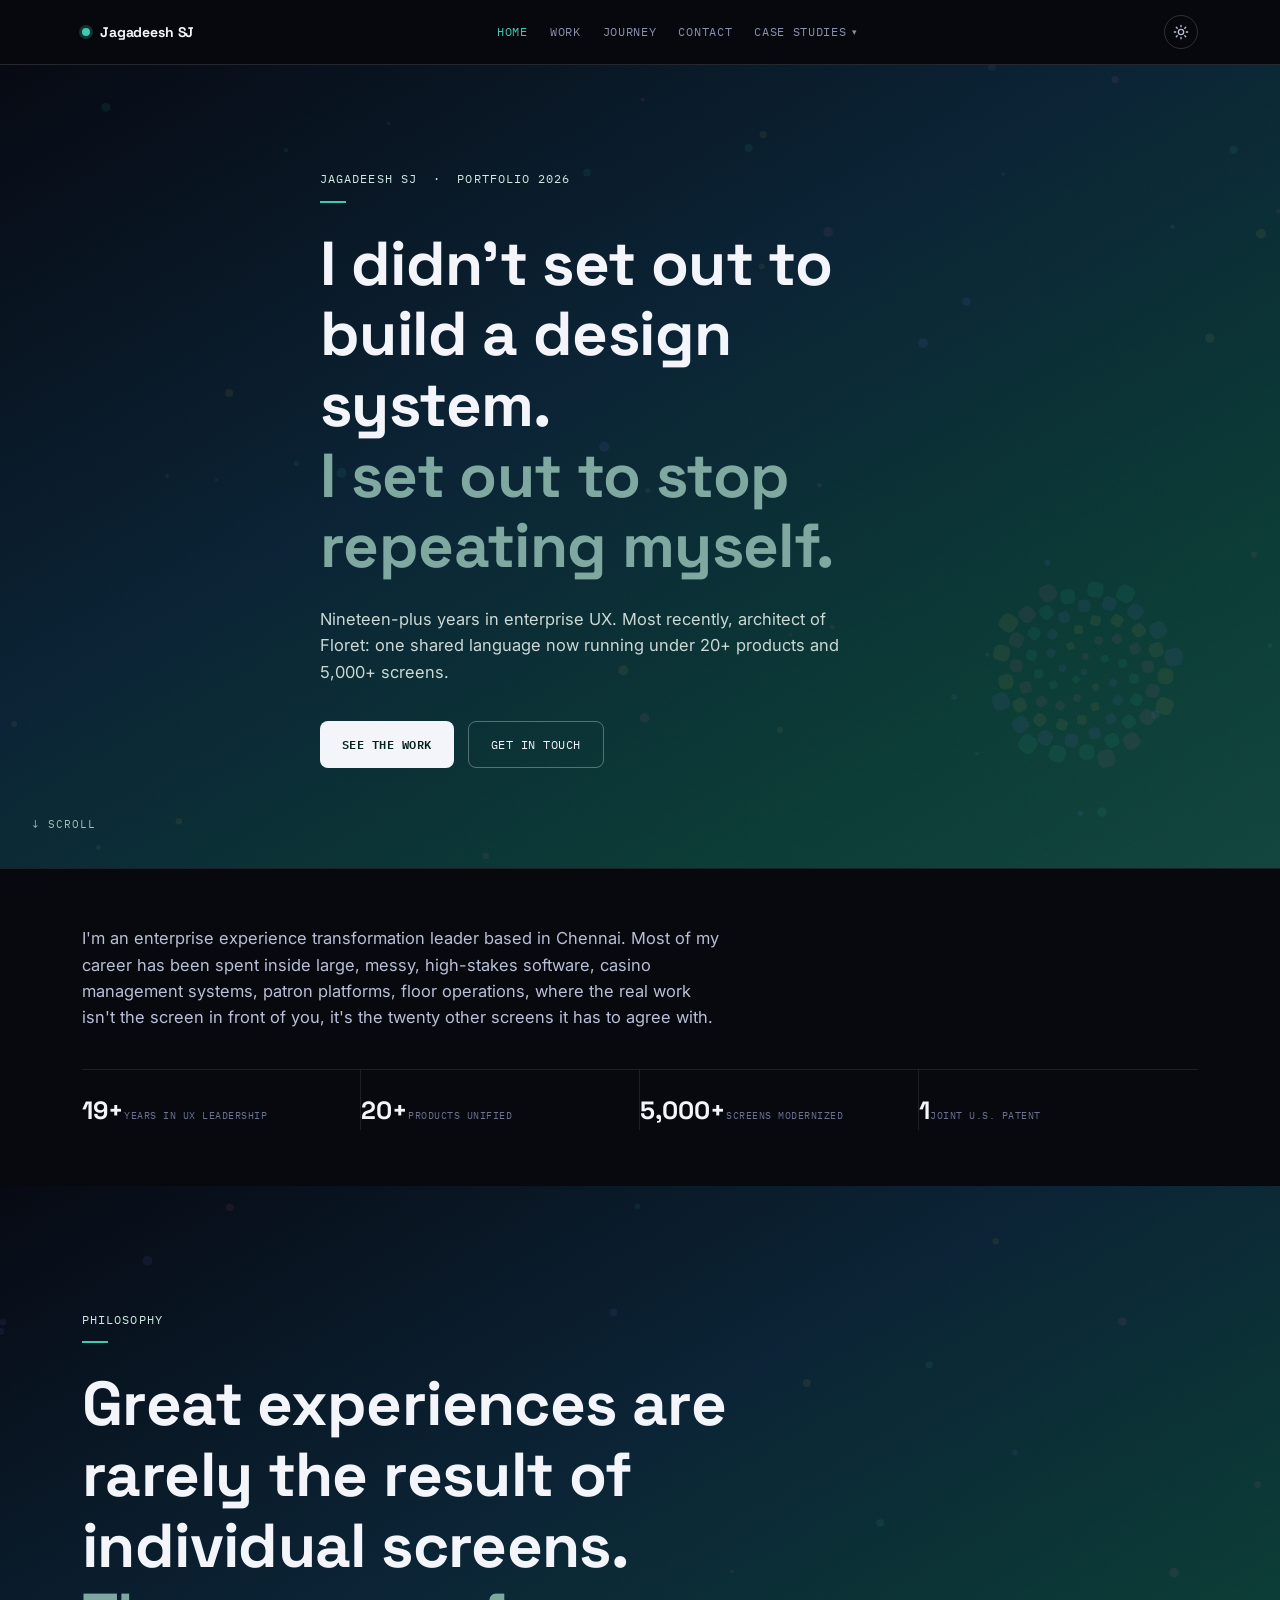
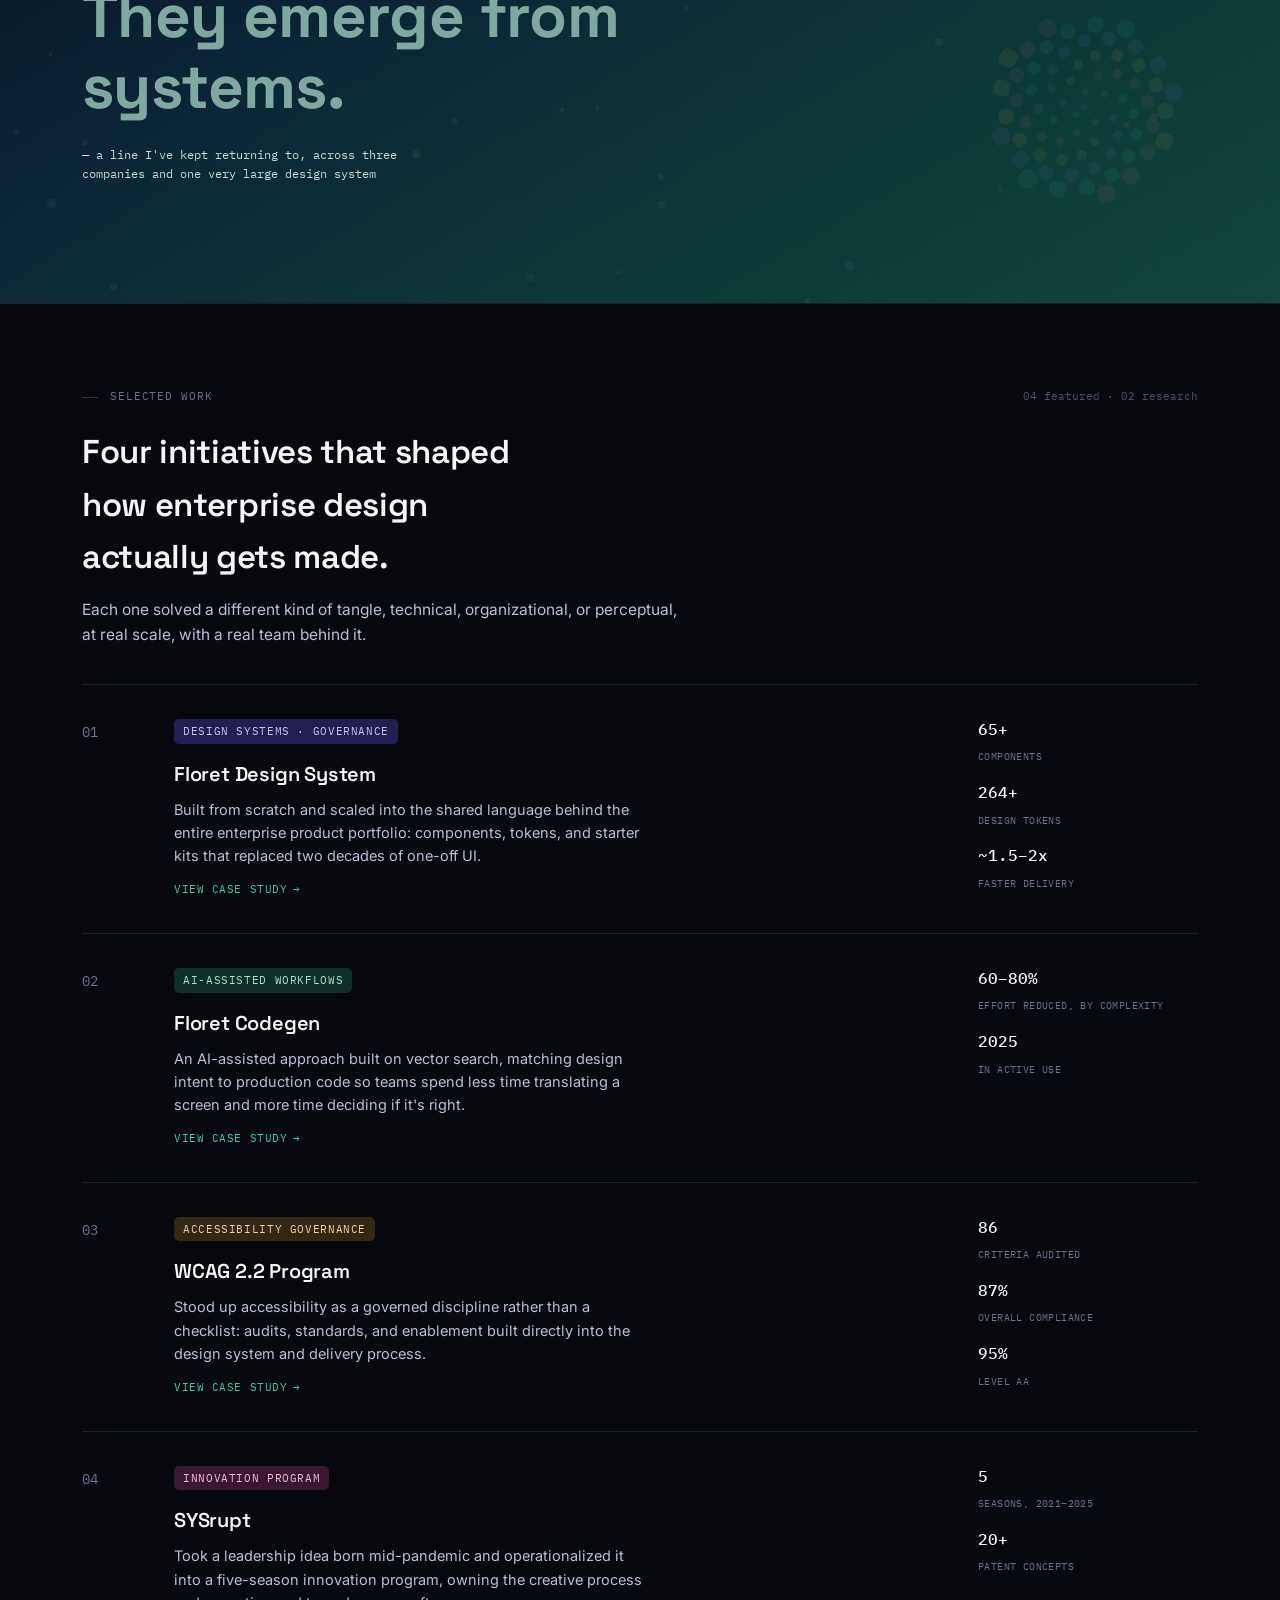
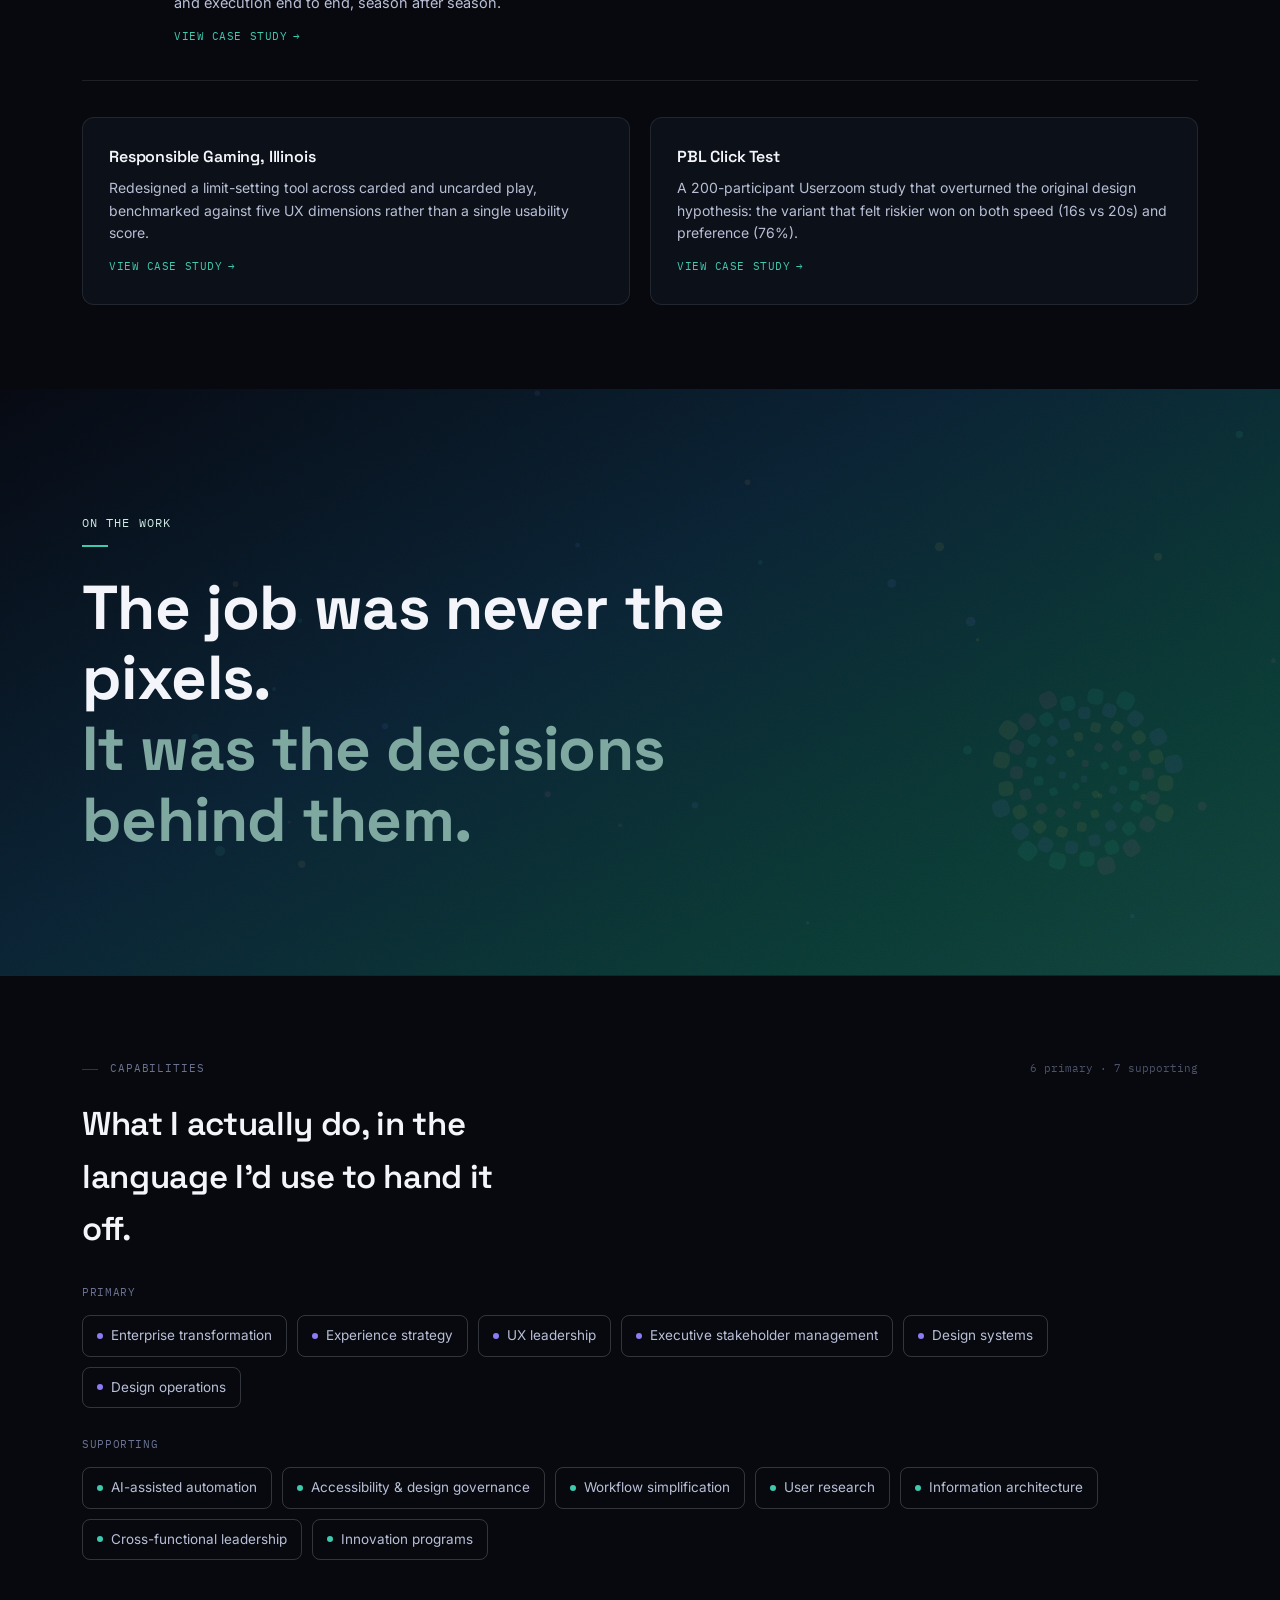
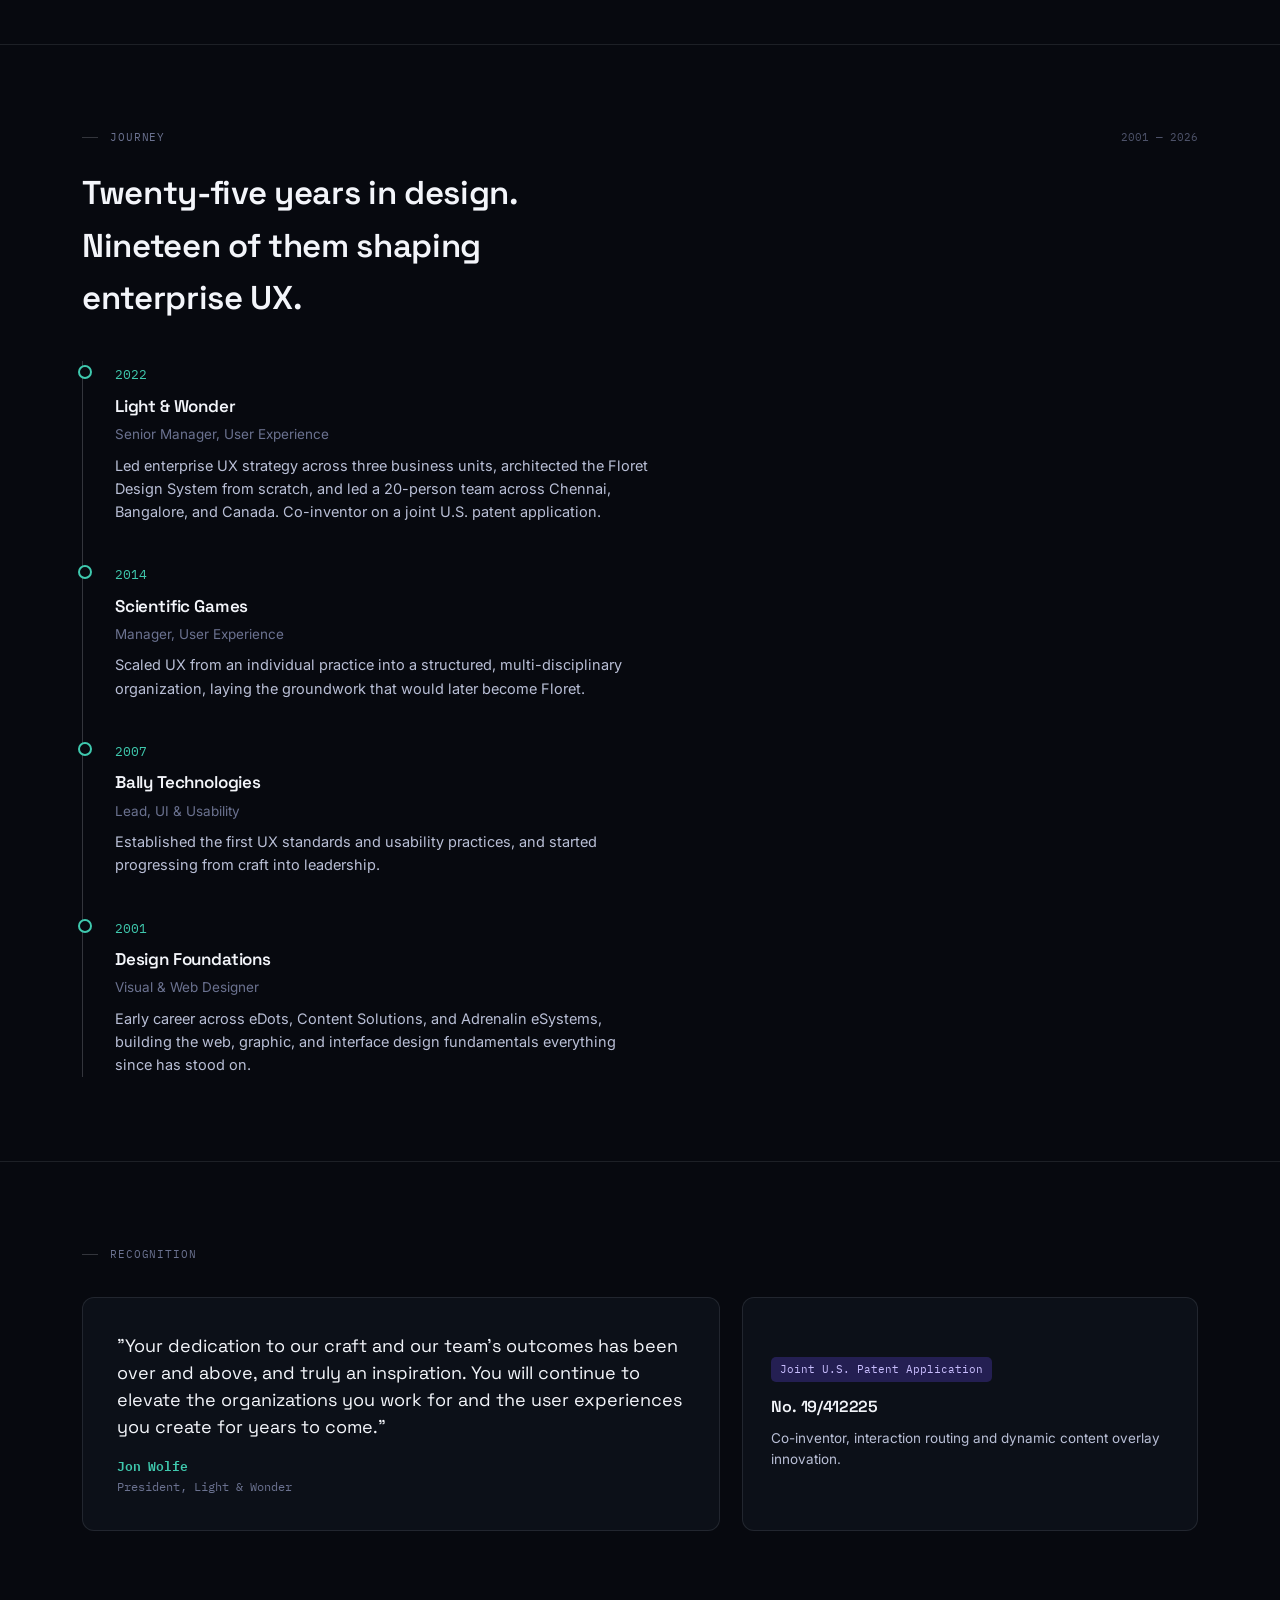
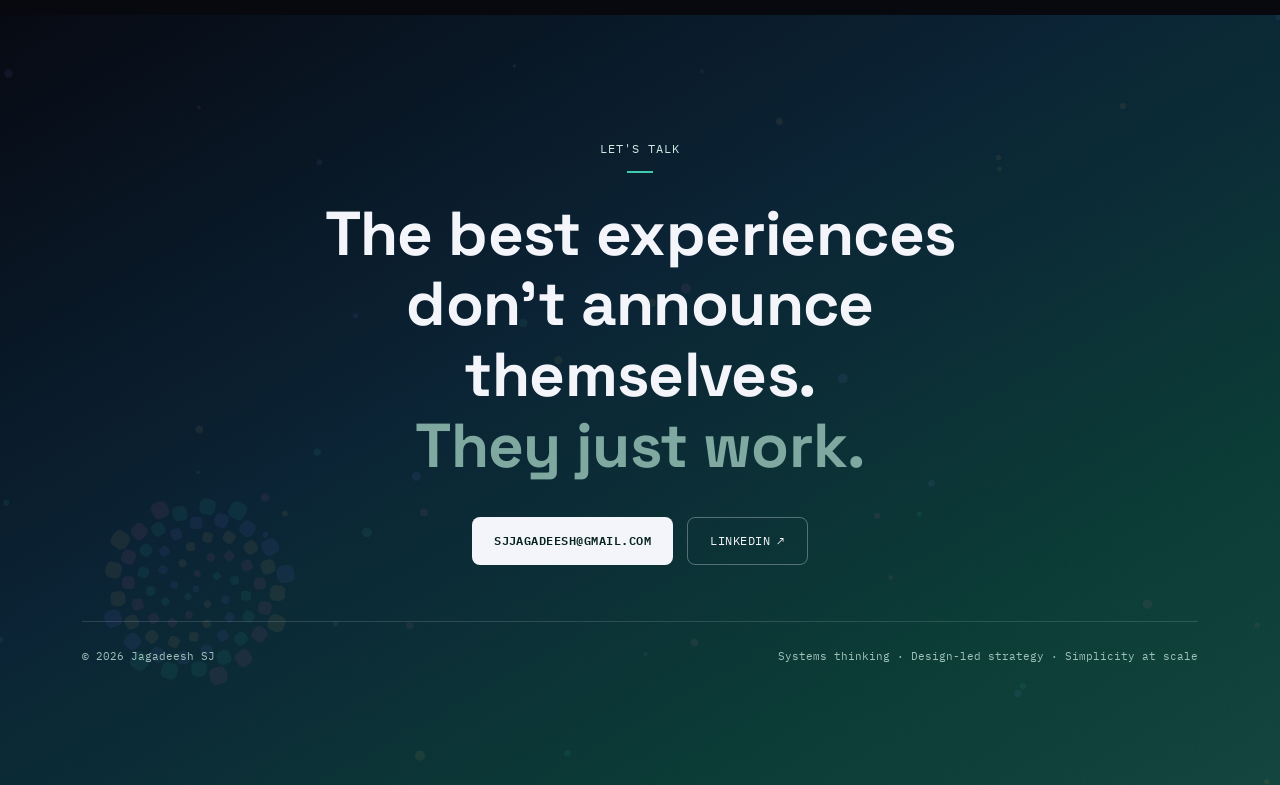
==== index.html @ c70003da "Add files via upload 27July2026" ====
<!DOCTYPE html>
<html lang="en">
<head>
<script>(function(){try{var t=localStorage.getItem('siteTheme');if(t==='light'||t==='dark'){document.documentElement.setAttribute('data-theme',t);}}catch(e){}})();</script>
<meta charset="UTF-8">
<meta name="viewport" content="width=device-width, initial-scale=1.0">
<title>Jagadeesh SJ — Enterprise Experience Transformation Leader</title>
<link rel="preconnect" href="https://fonts.googleapis.com">
<link href="https://fonts.googleapis.com/css2?family=Space+Grotesk:wght@500;600;700&family=Inter:wght@400;500;600&family=IBM+Plex+Mono:wght@400;500&display=swap" rel="stylesheet">
<link rel="stylesheet" href="nav.css">
<script src="nav.js" defer></script>
<style>
  :root{
    --ink:#07090F;
    --ink-2:#0C1018;
    --ink-3:#101623;
    --line: rgba(224,228,240,0.10);
    --line-strong: rgba(224,228,240,0.20);
    --text: #F3F5FA;
    --text-soft: #B9BFD6;
    --text-dim: #6B7290;
    --violet:#8B7CF6;
    --violet-soft:#241f52;
    --magenta:#F0679F;
    --magenta-soft:#3a1930;
    --teal:#3FC9AE;
    --teal-soft:#0f2e29;
    --amber:#E3B45C;
    --amber-soft:#332813;
    --maxw: 1180px;
    --cover: linear-gradient(150deg, #060912 0%, #0A2233 42%, #0B3A34 78%, #12433C 100%);
  }
  /* ---------- LIGHT THEME (toggled via [data-theme="light"] on <html>) ---------- */
  :root[data-theme="light"]{
    --ink:#F7F7FB;
    --ink-2:#FFFFFF;
    --ink-3:#EDEDF4;
    --line:#E4E3F0;
    --line-strong:#CBCAD9;
    --text:#0B0E23;
    --text-soft:#6B7090;
    --text-dim:#8A8FA8;
    --violet-soft:#EDE9FE;
    --magenta-soft:#FCE4F1;
    --teal-soft:#E3F5F1;
    --amber-soft:#FBF1DE;
  }
  /* the dark gradient .cover bands (hero, philosophy, mid-transition, contact) stay
     unchanged in both themes, same pattern the case studies already use — so a few
     accent colors calibrated for that dark bg need pinning independent of --text/--teal */
  :root[data-theme="light"] .tag-violet{ color:#6C4FF6; }
  :root[data-theme="light"] .tag-teal{ color:#1E9E86; }
  :root[data-theme="light"] .tag-magenta{ color:#C4348A; }
  :root[data-theme="light"] .tag-amber{ color:#B8862E; }
  :root[data-theme="light"] .patent-card .tag{ color:#6C4FF6; }
  :root[data-theme="light"] .case-link,
  :root[data-theme="light"] .tl-year{ color:#1E9E86; }
  :root[data-theme="light"] .tl-item::before{ border-color:#1E9E86; }
  :root[data-theme="light"] a.work-row:focus-visible{ outline-color:#1E9E86; }
  :root[data-theme="light"] a.research-card:hover,
  :root[data-theme="light"] a.research-card:focus-visible{ border-color:#1E9E86; outline-color:#1E9E86; }
  :root[data-theme="light"] body{ transition:background-color .25s ease, color .25s ease; }
  :root[data-theme="light"] .page, :root[data-theme="light"] .work-row, :root[data-theme="light"] .research-card,
  :root[data-theme="light"] .chip, :root[data-theme="light"] .recog-quote, :root[data-theme="light"] .patent-card{
    transition:background-color .25s ease, border-color .25s ease, color .25s ease;
  }
  *{box-sizing:border-box; margin:0; padding:0;}
  html{scroll-behavior:smooth;}
  body{
    background:var(--ink); color:var(--text-soft);
    font-family:'Inter',sans-serif; font-size:16px; line-height:1.6;
    -webkit-font-smoothing:antialiased; overflow-x:hidden;
  }
  ::selection{ background:var(--teal); color:#04110d; }
  a{ color:inherit; text-decoration:none; }
  h1,h2,h3,h4{ font-family:'Space Grotesk',sans-serif; color:var(--text); font-weight:600; letter-spacing:-0.01em; }
  .mono{ font-family:'IBM Plex Mono',monospace; }
  .wrap{ max-width:var(--maxw); margin:0 auto; padding:0 32px; position:relative; z-index:2; }

  /* ---------- eyebrow, the recurring cover-card signature ---------- */
  .eyebrow{
    font-family:'IBM Plex Mono',monospace; font-size:12px; letter-spacing:0.09em; text-transform:uppercase;
    color:#CFE9E2;
  }
  .eyebrow-tick{ display:block; width:26px; height:2px; background:var(--teal); margin-top:10px; }

  /* ---------- COVER PANELS (full-bleed gradient, statement typography) ---------- */
  .cover{
    position:relative; background:var(--cover); overflow:hidden;
    padding:100px 0;
  }
  .cover::after{ /* film grain, matching the hero-card texture */
    content:''; position:absolute; inset:0; z-index:1; opacity:0.5; mix-blend-mode:overlay; pointer-events:none;
    background-image:url("data:image/svg+xml,%3Csvg xmlns='http://www.w3.org/2000/svg' width='140' height='140'%3E%3Cfilter id='n'%3E%3CfeTurbulence type='fractalNoise' baseFrequency='0.9' numOctaves='2' stitchTiles='stitch'/%3E%3C/filter%3E%3Crect width='100%25' height='100%25' filter='url(%23n)' opacity='0.35'/%3E%3C/svg%3E");
  }
  .cover-mark{
    position:absolute; right:-60px; bottom:-60px;
    width:clamp(220px, 40vw, 520px); height:clamp(220px, 40vw, 520px);
    opacity:0.07; z-index:1; pointer-events:none; transform-origin:50% 50%;
    animation:floretDrift 28s ease-in-out infinite;
  }
  @keyframes floretDrift{
    0%, 100%{ transform:rotate(0deg) scale(1); }
    50%{ transform:rotate(4deg) scale(1.06); }
  }
  @media (max-width:600px){
    .cover-mark{ right:-36px; bottom:-36px; }
  }
  .cover-particles{ position:absolute; inset:0; z-index:0; pointer-events:none; opacity:0.55; }
  .particle-dot{ opacity:0.14; animation-name:particleTwinkle; animation-timing-function:ease-in-out; animation-iteration-count:infinite; }
  @keyframes particleTwinkle{
    0%, 100%{ opacity:0.08; transform:translateY(0); }
    50%{ opacity:0.4; transform:translateY(-6px); }
  }
  .cover.tall{ min-height:88vh; display:flex; align-items:center; }
  .cover.short{ padding:120px 0; }
  .statement{
    font-family:'Space Grotesk',sans-serif; font-weight:700; color:#F3F5FA;
    font-size:clamp(30px, 5.4vw, 62px); line-height:1.14; letter-spacing:-0.01em;
    max-width:16ch; margin-top:26px;
  }
  .statement .dim{ color:#7FA8A0; }
  .cover-sub{ margin-top:24px; max-width:52ch; font-size:16.5px; color:#CBD8D4; }

  .status-pill{
    display:inline-flex; align-items:center; gap:9px; margin-top:34px;
    font-family:'IBM Plex Mono',monospace; font-size:11px; letter-spacing:0.05em; text-transform:uppercase;
    color:#DFF3EC; border:1px solid rgba(63,201,174,0.4); padding:8px 14px; border-radius:100px;
  }
  .status-pill::before{ content:''; width:6px; height:6px; border-radius:50%; background:var(--teal); box-shadow:0 0 0 3px rgba(63,201,174,0.25); }

  .cover-actions{ display:flex; gap:14px; margin-top:36px; flex-wrap:wrap; }
  .btn{
    font-family:'IBM Plex Mono',monospace; font-size:12px; letter-spacing:0.04em; text-transform:uppercase;
    padding:13px 22px; border-radius:8px; display:inline-flex; align-items:center; gap:8px;
    transition:transform .18s ease, border-color .18s ease;
  }
  .btn-primary{ background:#F3F5FA; color:#07231d; font-weight:600; }
  .btn-primary:hover{ transform:translateY(-2px); }
  .btn-ghost{ border:1px solid rgba(224,228,240,0.35); color:#F3F5FA; }
  .btn-ghost:hover{ border-color:var(--teal); transform:translateY(-2px); }
  .btn:focus-visible{ outline:2px solid var(--teal); outline-offset:3px; }

  .scroll-cue{
    position:absolute; left:32px; bottom:36px; z-index:2;
    font-family:'IBM Plex Mono',monospace; font-size:10.5px; letter-spacing:0.1em; color:#9FC2BA;
    display:flex; align-items:center; gap:8px;
  }
  .scroll-cue .arrow{ animation:bob 2.2s ease-in-out infinite; }
  @keyframes bob{ 0%,100%{ transform:translateY(0);} 50%{ transform:translateY(4px);} }

  /* ---------- SOLID CONTENT PANELS ---------- */
  .page{ padding:84px 0; border-top:1px solid var(--line); }
  .kicker{ display:flex; align-items:center; gap:12px; margin-bottom:20px; }
  .kicker-line{ width:16px; height:1px; background:var(--line-strong); }
  .kicker-label{ font-family:'IBM Plex Mono',monospace; font-size:11px; letter-spacing:0.08em; text-transform:uppercase; color:var(--text-dim); }
  .kicker-meta{ font-family:'IBM Plex Mono',monospace; font-size:11px; color:var(--text-dim); margin-left:auto; opacity:0.7; }
  .page-title{ font-size:clamp(24px,2.6vw,33px); max-width:22ch; margin-bottom:14px; }
  .page-lede{ max-width:60ch; color:var(--text-soft); font-size:15.5px; }

  /* intro strip under hero */
  .intro-strip{ padding:56px 0; }
  .intro-strip p{ max-width:64ch; font-size:16.5px; color:var(--text-soft); }
  .stat-inline{ display:flex; flex-wrap:wrap; gap:0; margin-top:38px; border-top:1px solid var(--line); }
  .stat-inline div{ flex:1 1 160px; padding:20px 24px 0 0; border-right:1px solid var(--line); }
  .stat-inline div:last-child{ border-right:none; }
  .stat-num{ font-family:'Space Grotesk',sans-serif; font-size:25px; font-weight:700; color:var(--text); }
  .stat-label{ font-family:'IBM Plex Mono',monospace; font-size:10px; color:var(--text-dim); text-transform:uppercase; letter-spacing:0.05em; margin-top:6px; }
  @media (max-width:700px){ .stat-inline div{ flex:1 1 45%; border-right:none; border-bottom:1px solid var(--line); padding-bottom:18px;} }

  /* ---------- WORK: editorial index list ---------- */
  .work-list{ margin-top:36px; border-top:1px solid var(--line); }
  .work-row{ display:grid; grid-template-columns:64px 1fr 220px; gap:28px; padding:32px 0; border-bottom:1px solid var(--line); align-items:start; }
  @media (max-width:820px){ .work-row{ grid-template-columns:40px 1fr; } .work-row .work-metrics-col{ grid-column:1/-1; margin-top:12px; } }
  a.work-row{ transition:background .2s ease, padding-left .2s ease; }
  a.work-row:hover, a.work-row:focus-visible{ background:var(--ink-2); padding-left:12px; padding-right:12px; margin:0 -12px; border-radius:8px; }
  a.work-row:focus-visible{ outline:2px solid var(--teal); outline-offset:-2px; }
  .case-link{ display:inline-flex; align-items:center; gap:6px; margin-top:14px; font-family:'IBM Plex Mono',monospace; font-size:11px; letter-spacing:0.05em; text-transform:uppercase; color:var(--teal); }
  a.work-row:hover .case-link .arrow, a.work-row:focus-visible .case-link .arrow{ transform:translateX(3px); }
  .case-link .arrow{ display:inline-block; transition:transform .2s ease; }
  .work-num{ font-family:'IBM Plex Mono',monospace; font-size:14px; color:var(--text-dim); padding-top:4px; }
  .work-body .tag{ font-family:'IBM Plex Mono',monospace; font-size:10.5px; letter-spacing:0.06em; text-transform:uppercase; display:inline-block; padding:4px 9px; border-radius:5px; margin-bottom:14px; }
  .tag-violet{ color:#c9befe; background:var(--violet-soft); }
  .tag-teal{ color:#9fe6d4; background:var(--teal-soft); }
  .tag-magenta{ color:#f8b7d8; background:var(--magenta-soft); }
  .tag-amber{ color:#f3d19d; background:var(--amber-soft); }
  .work-body h3{ font-size:20px; margin-bottom:8px; }
  .work-body p{ font-size:14.5px; color:var(--text-soft); max-width:52ch; }
  .work-metrics-col{ display:flex; flex-direction:column; gap:12px; }
  .work-metrics-col div{ font-family:'IBM Plex Mono',monospace; }
  .work-metrics-col .n{ font-size:16px; font-weight:500; color:var(--text); display:block; }
  .work-metrics-col .l{ font-size:10px; color:var(--text-dim); text-transform:uppercase; letter-spacing:0.04em; }

  .research-row{ display:grid; grid-template-columns:repeat(2,1fr); gap:20px; margin-top:36px; }
  @media (max-width:820px){ .research-row{ grid-template-columns:1fr; } }
  .research-card{ border:1px solid var(--line); border-radius:12px; padding:26px; background:var(--ink-2); display:block; transition:border-color .2s ease, transform .2s ease; }
  .research-card h4{ font-size:16px; margin-bottom:8px; }
  .research-card p{ font-size:14px; color:var(--text-soft); }
  a.research-card:hover, a.research-card:focus-visible{ border-color:var(--teal); transform:translateY(-2px); }
  a.research-card:focus-visible{ outline:2px solid var(--teal); outline-offset:2px; }

  /* ---------- SYSTEMS ---------- */
  .cap-group{ margin-top:28px; }
  .cap-group-label{ font-family:'IBM Plex Mono',monospace; font-size:10.5px; color:var(--text-dim); text-transform:uppercase; letter-spacing:0.06em; margin-bottom:14px; display:block; }
  .cap-chips{ display:flex; flex-wrap:wrap; gap:10px; }
  .chip{ border:1px solid var(--line-strong); border-radius:8px; padding:9px 14px; font-size:13.5px; color:var(--text-soft); display:flex; align-items:center; gap:8px; }
  .chip .dot{ width:6px; height:6px; border-radius:50%; }

  /* ---------- JOURNEY ---------- */
  .timeline{ margin-top:36px; border-left:1px solid var(--line-strong); }
  .tl-item{ position:relative; padding:0 0 38px 32px; }
  .tl-item:last-child{ padding-bottom:0; }
  .tl-item::before{ content:''; position:absolute; left:-5.5px; top:4px; width:10px; height:10px; border-radius:50%; background:var(--ink); border:2px solid var(--teal); }
  .tl-year{ font-family:'IBM Plex Mono',monospace; font-size:13px; color:var(--teal); }
  .tl-item h4{ font-size:17px; margin:6px 0 4px; }
  .tl-item .tl-org{ font-size:13.5px; color:var(--text-dim); margin-bottom:8px; display:block; }
  .tl-item p{ font-size:14.5px; color:var(--text-soft); max-width:60ch; }

  /* ---------- RECOGNITION ---------- */
  .recog-grid{ display:grid; grid-template-columns:1.4fr 1fr; gap:22px; margin-top:34px; }
  @media (max-width:820px){ .recog-grid{ grid-template-columns:1fr; } }
  .recog-quote{ border:1px solid var(--line); border-radius:12px; padding:34px; background:var(--ink-2); }
  .recog-quote p{ font-family:'Space Grotesk',sans-serif; font-size:18px; color:var(--text); line-height:1.5; }
  .recog-quote cite{ display:block; margin-top:16px; font-family:'IBM Plex Mono',monospace; font-style:normal; font-size:12px; color:var(--text-dim); }
  .patent-card{ border:1px solid var(--line); border-radius:12px; padding:28px; background:var(--ink-2); display:flex; flex-direction:column; justify-content:center; }
  .patent-card .tag{ font-family:'IBM Plex Mono',monospace; font-size:10.5px; color:#c9befe; background:var(--violet-soft); padding:4px 9px; border-radius:5px; display:inline-block; width:fit-content; }
  .patent-card h4{ font-size:16px; margin-top:12px; }
  .patent-card p{ font-size:13.5px; color:var(--text-soft); margin-top:8px; }

  /* ---------- CLOSING COVER / CONTACT ---------- */
  .cover-actions.center{ justify-content:center; }
  .contact-meta{ margin-top:56px; padding-top:26px; border-top:1px solid rgba(224,228,240,0.15); display:flex; justify-content:space-between; flex-wrap:wrap; gap:12px; font-family:'IBM Plex Mono',monospace; font-size:11px; color:#9FC2BA; }

  @media (prefers-reduced-motion: reduce){
    html{ scroll-behavior:auto; }
    .scroll-cue .arrow{ animation:none; }
    .cover-mark{ animation:none; }
    .particle-dot{ animation:none; opacity:0.2; }
    .btn{ transition:none !important; }
    body, .page, .work-row, .research-card, .chip, .recog-quote, .patent-card{ transition:none !important; }
  }
</style>
</head>
<body>

<!-- ============ HERO COVER ============ -->
<header class="cover tall" id="top">
  <svg class="cover-particles" viewBox="0 0 800 500" preserveAspectRatio="none" aria-hidden="true"><g id="particles-hero"></g></svg>
  <svg class="cover-mark" viewBox="0 0 400 400" aria-hidden="true"><g id="floret-hero"></g></svg>
  <div class="wrap">
    <span class="eyebrow">Jagadeesh SJ &nbsp;·&nbsp; Portfolio 2026</span>
    <span class="eyebrow-tick"></span>
    <h1 class="statement">I didn't set out to build a design system.<br><span class="dim">I set out to stop repeating myself.</span></h1>
    <p class="cover-sub">Nineteen-plus years in enterprise UX. Most recently, architect of Floret: one shared language now running under 20+ products and 5,000+ screens.</p>
    <!-- <span class="status-pill">Open to Director / Head of Design roles</span> -->
    <div class="cover-actions">
      <a href="#work" class="btn btn-primary">See the work</a>
      <a href="#contact" class="btn btn-ghost">Get in touch</a>
    </div>
  </div>
  <div class="scroll-cue"><span class="arrow">↓</span><span>SCROLL</span></div>
</header>

<!-- ============ INTRO STRIP ============ -->
<section class="page intro-strip">
  <div class="wrap">
    <p>I'm an enterprise experience transformation leader based in Chennai. Most of my career has been spent inside large, messy, high-stakes software, casino management systems, patron platforms, floor operations, where the real work isn't the screen in front of you, it's the twenty other screens it has to agree with.</p>
    <div class="stat-inline">
      <div><span class="stat-num">19+</span><span class="stat-label">Years in UX leadership</span></div>
      <div><span class="stat-num">20+</span><span class="stat-label">Products unified</span></div>
      <div><span class="stat-num">5,000+</span><span class="stat-label">Screens modernized</span></div>
      <div><span class="stat-num">1</span><span class="stat-label">Joint U.S. patent</span></div>
    </div>
  </div>
</section>

<!-- ============ PHILOSOPHY COVER ============ -->
<section class="cover short">
  <svg class="cover-particles" viewBox="0 0 800 500" preserveAspectRatio="none" aria-hidden="true"><g id="particles-phil"></g></svg>
  <svg class="cover-mark" viewBox="0 0 400 400" aria-hidden="true"><g id="floret-phil"></g></svg>
  <div class="wrap">
    <span class="eyebrow">Philosophy</span>
    <span class="eyebrow-tick"></span>
    <p class="statement" style="max-width:19ch;">Great experiences are rarely the result of individual screens.<br><span class="dim">They emerge from systems.</span></p>
    <p class="cover-sub mono" style="font-family:'IBM Plex Mono',monospace; font-size:12px; margin-top:22px;">— a line I've kept returning to, across three companies and one very large design system</p>
  </div>
</section>

<!-- ============ WORK ============ -->
<section class="page" id="work">
  <div class="wrap">
    <div class="kicker"><span class="kicker-line"></span><span class="kicker-label">Selected work</span><span class="kicker-meta">04 featured · 02 research</span></div>
    <h2 class="page-title">Four initiatives that shaped how enterprise design actually gets made.</h2>
    <p class="page-lede">Each one solved a different kind of tangle, technical, organizational, or perceptual, at real scale, with a real team behind it.</p>

    <div class="work-list">
      <a href="floret_casestudy.html" class="work-row">
        <span class="work-num">01</span>
        <div class="work-body">
          <span class="tag tag-violet">Design systems · Governance</span>
          <h3>Floret Design System</h3>
          <p>Built from scratch and scaled into the shared language behind the entire enterprise product portfolio: components, tokens, and starter kits that replaced two decades of one-off UI.</p>
          <span class="case-link">View case study <span class="arrow">→</span></span>
        </div>
        <div class="work-metrics-col">
          <div><span class="n">65+</span><span class="l">Components</span></div>
          <div><span class="n">264+</span><span class="l">Design tokens</span></div>
          <div><span class="n">~1.5–2x</span><span class="l">Faster delivery</span></div>
        </div>
      </a>

      <a href="floretcodegen_casestudy.html" class="work-row">
        <span class="work-num">02</span>
        <div class="work-body">
          <span class="tag tag-teal">AI-assisted workflows</span>
          <h3>Floret Codegen</h3>
          <p>An AI-assisted approach built on vector search, matching design intent to production code so teams spend less time translating a screen and more time deciding if it's right.</p>
          <span class="case-link">View case study <span class="arrow">→</span></span>
        </div>
        <div class="work-metrics-col">
          <div><span class="n">60–80%</span><span class="l">Effort reduced, by complexity</span></div>
          <div><span class="n">2025</span><span class="l">In active use</span></div>
        </div>
      </a>

      <a href="wcagaccessibility_casestudy.html" class="work-row">
        <span class="work-num">03</span>
        <div class="work-body">
          <span class="tag tag-amber">Accessibility governance</span>
          <h3>WCAG 2.2 Program</h3>
          <p>Stood up accessibility as a governed discipline rather than a checklist: audits, standards, and enablement built directly into the design system and delivery process.</p>
          <span class="case-link">View case study <span class="arrow">→</span></span>
        </div>
        <div class="work-metrics-col">
          <div><span class="n">86</span><span class="l">Criteria audited</span></div>
          <div><span class="n">87%</span><span class="l">Overall compliance</span></div>
          <div><span class="n">95%</span><span class="l">Level AA</span></div>
        </div>
      </a>

      <a href="sysrupt_casestudy.html" class="work-row">
        <span class="work-num">04</span>
        <div class="work-body">
          <span class="tag tag-magenta">Innovation program</span>
          <h3>SYSrupt</h3>
          <p>Took a leadership idea born mid-pandemic and operationalized it into a five-season innovation program, owning the creative process and execution end to end, season after season.</p>
          <span class="case-link">View case study <span class="arrow">→</span></span>
        </div>
        <div class="work-metrics-col">
          <div><span class="n">5</span><span class="l">Seasons, 2021–2025</span></div>
          <div><span class="n">20+</span><span class="l">Patent concepts</span></div>
        </div>
      </a>
    </div>

    <div class="research-row">
      <a href="responsiblegaming_casestudy.html" class="research-card">
        <h4>Responsible Gaming, Illinois</h4>
        <p>Redesigned a limit-setting tool across carded and uncarded play, benchmarked against five UX dimensions rather than a single usability score.</p>
        <span class="case-link">View case study <span class="arrow">→</span></span>
      </a>
      <a href="pbl_casestudy.html" class="research-card">
        <h4>PBL Click Test</h4>
        <p>A 200-participant Userzoom study that overturned the original design hypothesis: the variant that felt riskier won on both speed (16s vs 20s) and preference (76%).</p>
        <span class="case-link">View case study <span class="arrow">→</span></span>
      </a>
    </div>
  </div>
</section>

<!-- ============ MID-TRANSITION COVER ============ -->
<section class="cover short">
  <svg class="cover-particles" viewBox="0 0 800 500" preserveAspectRatio="none" aria-hidden="true"><g id="particles-mid"></g></svg>
  <svg class="cover-mark" viewBox="0 0 400 400" aria-hidden="true"><g id="floret-mid"></g></svg>
  <div class="wrap">
    <span class="eyebrow">On the work</span>
    <span class="eyebrow-tick"></span>
    <p class="statement" style="max-width:17ch;">The job was never the pixels.<br><span class="dim">It was the decisions behind them.</span></p>
  </div>
</section>

<!-- ============ SYSTEMS ============ -->
<section class="page" id="systems">
  <div class="wrap">
    <div class="kicker"><span class="kicker-line"></span><span class="kicker-label">Capabilities</span><span class="kicker-meta">6 primary · 7 supporting</span></div>
    <h2 class="page-title">What I actually do, in the language I'd use to hand it off.</h2>

    <div class="cap-group">
      <span class="cap-group-label">Primary</span>
      <div class="cap-chips">
        <span class="chip"><span class="dot" style="background:#8B7CF6"></span>Enterprise transformation</span>
        <span class="chip"><span class="dot" style="background:#8B7CF6"></span>Experience strategy</span>
        <span class="chip"><span class="dot" style="background:#8B7CF6"></span>UX leadership</span>
        <span class="chip"><span class="dot" style="background:#8B7CF6"></span>Executive stakeholder management</span>
        <span class="chip"><span class="dot" style="background:#8B7CF6"></span>Design systems</span>
        <span class="chip"><span class="dot" style="background:#8B7CF6"></span>Design operations</span>
      </div>
    </div>
    <div class="cap-group">
      <span class="cap-group-label">Supporting</span>
      <div class="cap-chips">
        <span class="chip"><span class="dot" style="background:#3FC9AE"></span>AI-assisted automation</span>
        <span class="chip"><span class="dot" style="background:#3FC9AE"></span>Accessibility & design governance</span>
        <span class="chip"><span class="dot" style="background:#3FC9AE"></span>Workflow simplification</span>
        <span class="chip"><span class="dot" style="background:#3FC9AE"></span>User research</span>
        <span class="chip"><span class="dot" style="background:#3FC9AE"></span>Information architecture</span>
        <span class="chip"><span class="dot" style="background:#3FC9AE"></span>Cross-functional leadership</span>
        <span class="chip"><span class="dot" style="background:#3FC9AE"></span>Innovation programs</span>
      </div>
    </div>
  </div>
</section>

<!-- ============ JOURNEY ============ -->
<section class="page" id="journey">
  <div class="wrap">
    <div class="kicker"><span class="kicker-line"></span><span class="kicker-label">Journey</span><span class="kicker-meta">2001 — 2026</span></div>
    <h2 class="page-title">Twenty-five years in design. Nineteen of them shaping enterprise UX.</h2>
    <div class="timeline">
      <div class="tl-item">
        <span class="tl-year">2022</span>
        <h4>Light &amp; Wonder</h4>
        <span class="tl-org">Senior Manager, User Experience</span>
        <p>Led enterprise UX strategy across three business units, architected the Floret Design System from scratch, and led a 20-person team across Chennai, Bangalore, and Canada. Co-inventor on a joint U.S. patent application.</p>
      </div>
      <div class="tl-item">
        <span class="tl-year">2014</span>
        <h4>Scientific Games</h4>
        <span class="tl-org">Manager, User Experience</span>
        <p>Scaled UX from an individual practice into a structured, multi-disciplinary organization, laying the groundwork that would later become Floret.</p>
      </div>
      <div class="tl-item">
        <span class="tl-year">2007</span>
        <h4>Bally Technologies</h4>
        <span class="tl-org">Lead, UI &amp; Usability</span>
        <p>Established the first UX standards and usability practices, and started progressing from craft into leadership.</p>
      </div>
      <div class="tl-item">
        <span class="tl-year">2001</span>
        <h4>Design Foundations</h4>
        <span class="tl-org">Visual &amp; Web Designer</span>
        <p>Early career across eDots, Content Solutions, and Adrenalin eSystems, building the web, graphic, and interface design fundamentals everything since has stood on.</p>
      </div>
    </div>
  </div>
</section>

<!-- ============ RECOGNITION ============ -->
<section class="page" id="recognition">
  <div class="wrap">
    <div class="kicker"><span class="kicker-line"></span><span class="kicker-label">Recognition</span></div>
    <div class="recog-grid">
      <div class="recog-quote">
        <p>"Your dedication to our craft and our team's outcomes has been over and above, and truly an inspiration. You will continue to elevate the organizations you work for and the user experiences you create for years to come."</p>
        <cite><h3 class="tl-year">Jon Wolfe </h3> President, Light &amp; Wonder</cite>
      </div>
      <div class="patent-card">
        <span class="tag">Joint U.S. Patent Application</span>
        <h4>No. 19/412225</h4>
        <p>Co-inventor, interaction routing and dynamic content overlay innovation.</p>
      </div>
    </div>
  </div>
</section>

<!-- ============ CLOSING COVER / CONTACT ============ -->
<section class="cover" id="contact" style="text-align:center; padding:120px 0;">
  <svg class="cover-particles" viewBox="0 0 800 500" preserveAspectRatio="none" aria-hidden="true"><g id="particles-close"></g></svg>
  <svg class="cover-mark" viewBox="0 0 400 400" aria-hidden="true" style="left:-60px; right:auto;"><g id="floret-close"></g></svg>
  <div class="wrap">
    <span class="eyebrow">Let's talk</span>
    <span class="eyebrow-tick" style="margin-left:auto; margin-right:auto;"></span>
    <h2 class="statement" style="max-width:18ch; margin-left:auto; margin-right:auto;">The best experiences don't announce themselves.<br><span class="dim">They just work.</span></h2>
    <!-- <p class="cover-sub" style="margin-left:auto; margin-right:auto;">Open to Director / Head of Design and Principal Design leadership roles. Based in Chennai, India, open to remote and relocation.</p> -->
    <div class="cover-actions center">
      <a href="mailto:sjjagadeesh@gmail.com" class="btn btn-primary">sjjagadeesh@gmail.com</a>
      <a href="https://www.linkedin.com/in/jagadeesh-sj-2432903/" target="_blank" rel="noopener" class="btn btn-ghost">LinkedIn ↗</a>
    </div>
    <div class="contact-meta">
      <span>© 2026 Jagadeesh SJ</span>
      <span>Systems thinking · Design-led strategy · Simplicity at scale</span>
    </div>
  </div>
</section>

<script>
  // same golden-angle floret geometry as the primary system, used here as a quiet watermark
  function drawFloret(id, count){
    const g = document.getElementById(id);
    if(!g) return;
    const ns = 'http://www.w3.org/2000/svg';
    const cx = 200, cy = 200, goldenAngle = 137.50776;
    const colors = ['#8B7CF6', '#3FC9AE', '#F0679F', '#E3B45C'];
    for (let i = 0; i < count; i++){
      const angle = i * goldenAngle * Math.PI / 180;
      const radius = 8.6 * Math.sqrt(i);
      const x = cx + radius * Math.cos(angle);
      const y = cy + radius * Math.sin(angle);
      const size = 5 + (i / count) * 9;
      const rect = document.createElementNS(ns, 'rect');
      rect.setAttribute('x', x - size/2);
      rect.setAttribute('y', y - size/2);
      rect.setAttribute('width', size);
      rect.setAttribute('height', size);
      rect.setAttribute('rx', size * 0.35);
      rect.setAttribute('fill', colors[i % colors.length]);
      rect.setAttribute('transform', `rotate(${angle * 180/Math.PI} ${x} ${y})`);
      g.appendChild(rect);
    }
  }
  ['floret-hero','floret-phil','floret-mid','floret-close'].forEach(id => drawFloret(id, 70));

  // ambient background particles, scattered across the whole cover — kept low-opacity so it never competes with content
  function drawParticles(id, count){
    const g = document.getElementById(id);
    if(!g) return;
    const ns = 'http://www.w3.org/2000/svg';
    const colors = ['#8B7CF6', '#3FC9AE', '#F0679F', '#E3B45C'];
    for (let i = 0; i < count; i++){
      const x = Math.random() * 800;
      const y = Math.random() * 500;
      const r = 1 + Math.random() * 2.2;
      const circle = document.createElementNS(ns, 'circle');
      circle.setAttribute('cx', x.toFixed(1));
      circle.setAttribute('cy', y.toFixed(1));
      circle.setAttribute('r', r.toFixed(2));
      circle.setAttribute('fill', colors[i % colors.length]);
      circle.setAttribute('class', 'particle-dot');
      circle.style.animationDelay = (-(Math.random() * 10)).toFixed(2) + 's';
      circle.style.animationDuration = (6 + Math.random() * 6).toFixed(2) + 's';
      g.appendChild(circle);
    }
  }
  ['particles-hero','particles-phil','particles-mid','particles-close'].forEach(id => drawParticles(id, 46));
</script>

</body>
</html>
---- nav.css ----
/* ============================================================
   Global site navigation — shared by every page on the site.
   Injected by nav.js so adding a new page never requires
   touching markup on the existing pages.
   ============================================================ */
.site-nav{
  position:sticky; top:0; z-index:200;
  background:rgba(7,9,15,0.92);
  backdrop-filter:blur(14px);
  -webkit-backdrop-filter:blur(14px);
  border-bottom:1px solid rgba(224,228,240,0.14);
  font-family:'Inter',sans-serif;
}
.site-nav-wrap{
  max-width:1180px; margin:0 auto; padding:0 32px;
  display:flex; align-items:center; justify-content:space-between; height:64px; gap:24px;
}
.site-brand{ display:flex; align-items:center; gap:10px; flex-shrink:0; }
.site-brand-dot{ width:8px; height:8px; border-radius:50%; background:#3FC9AE; box-shadow:0 0 0 3px rgba(63,201,174,0.22); }
.site-brand-name{ font-family:'Space Grotesk',sans-serif; font-weight:700; font-size:14px; color:#F3F5FA; letter-spacing:-0.01em; }

.site-navlinks{ display:flex; align-items:center; gap:22px; }
.site-navlinks > a,
.site-navdrop > button{
  font-family:'IBM Plex Mono',monospace; font-size:11.5px; letter-spacing:0.06em; text-transform:uppercase;
  color:#8A90AC; background:none; border:none; cursor:pointer; padding:0; display:flex; align-items:center; gap:5px;
  transition:color .2s ease;
}
.site-navlinks > a:hover, .site-navlinks > a:focus-visible, .site-navlinks > a.active,
.site-navdrop > button:hover, .site-navdrop > button:focus-visible, .site-navdrop > button.active{
  color:#3FC9AE;
}
.site-navlinks a:focus-visible, .site-navdrop button:focus-visible{ outline:2px solid #3FC9AE; outline-offset:4px; }

.site-navdrop{ position:relative; }
.site-navdrop .caret{ font-size:9px; transition:transform .2s ease; }
.site-navdrop[data-open="true"] .caret{ transform:rotate(180deg); }
.site-navdrop-menu{
  position:absolute; top:calc(100% + 14px); right:0; min-width:230px;
  background:#0C1018; border:1px solid rgba(224,228,240,0.16); border-radius:10px;
  padding:8px; box-shadow:0 20px 40px -16px rgba(0,0,0,0.6);
  opacity:0; visibility:hidden; transform:translateY(-6px);
  transition:opacity .18s ease, transform .18s ease, visibility .18s ease;
}
.site-navdrop[data-open="true"] .site-navdrop-menu{ opacity:1; visibility:visible; transform:translateY(0); }
.site-navdrop-menu a{
  display:block; padding:9px 12px; border-radius:6px;
  font-family:'Inter',sans-serif; font-size:13px; color:#DDE1F0; text-transform:none; letter-spacing:normal;
}
.site-navdrop-menu a:hover, .site-navdrop-menu a:focus-visible{ background:rgba(63,201,174,0.12); color:#F3F5FA; }
.site-navdrop-menu a.active{ color:#3FC9AE; }

@media (max-width:760px){
  .site-navlinks{ display:none; }
}

.theme-toggle{
  display:flex; align-items:center; justify-content:center;
  width:34px; height:34px; border-radius:50%;
  border:1px solid rgba(224,228,240,0.18); background:none; cursor:pointer;
  color:#B9BFD6; flex-shrink:0; margin-left:4px;
  transition:color .2s ease, border-color .2s ease, background .2s ease;
}
.theme-toggle:hover, .theme-toggle:focus-visible{ color:#3FC9AE; border-color:rgba(63,201,174,0.4); }
.theme-toggle:focus-visible{ outline:2px solid #3FC9AE; outline-offset:2px; }
.theme-toggle svg{ width:16px; height:16px; display:block; }
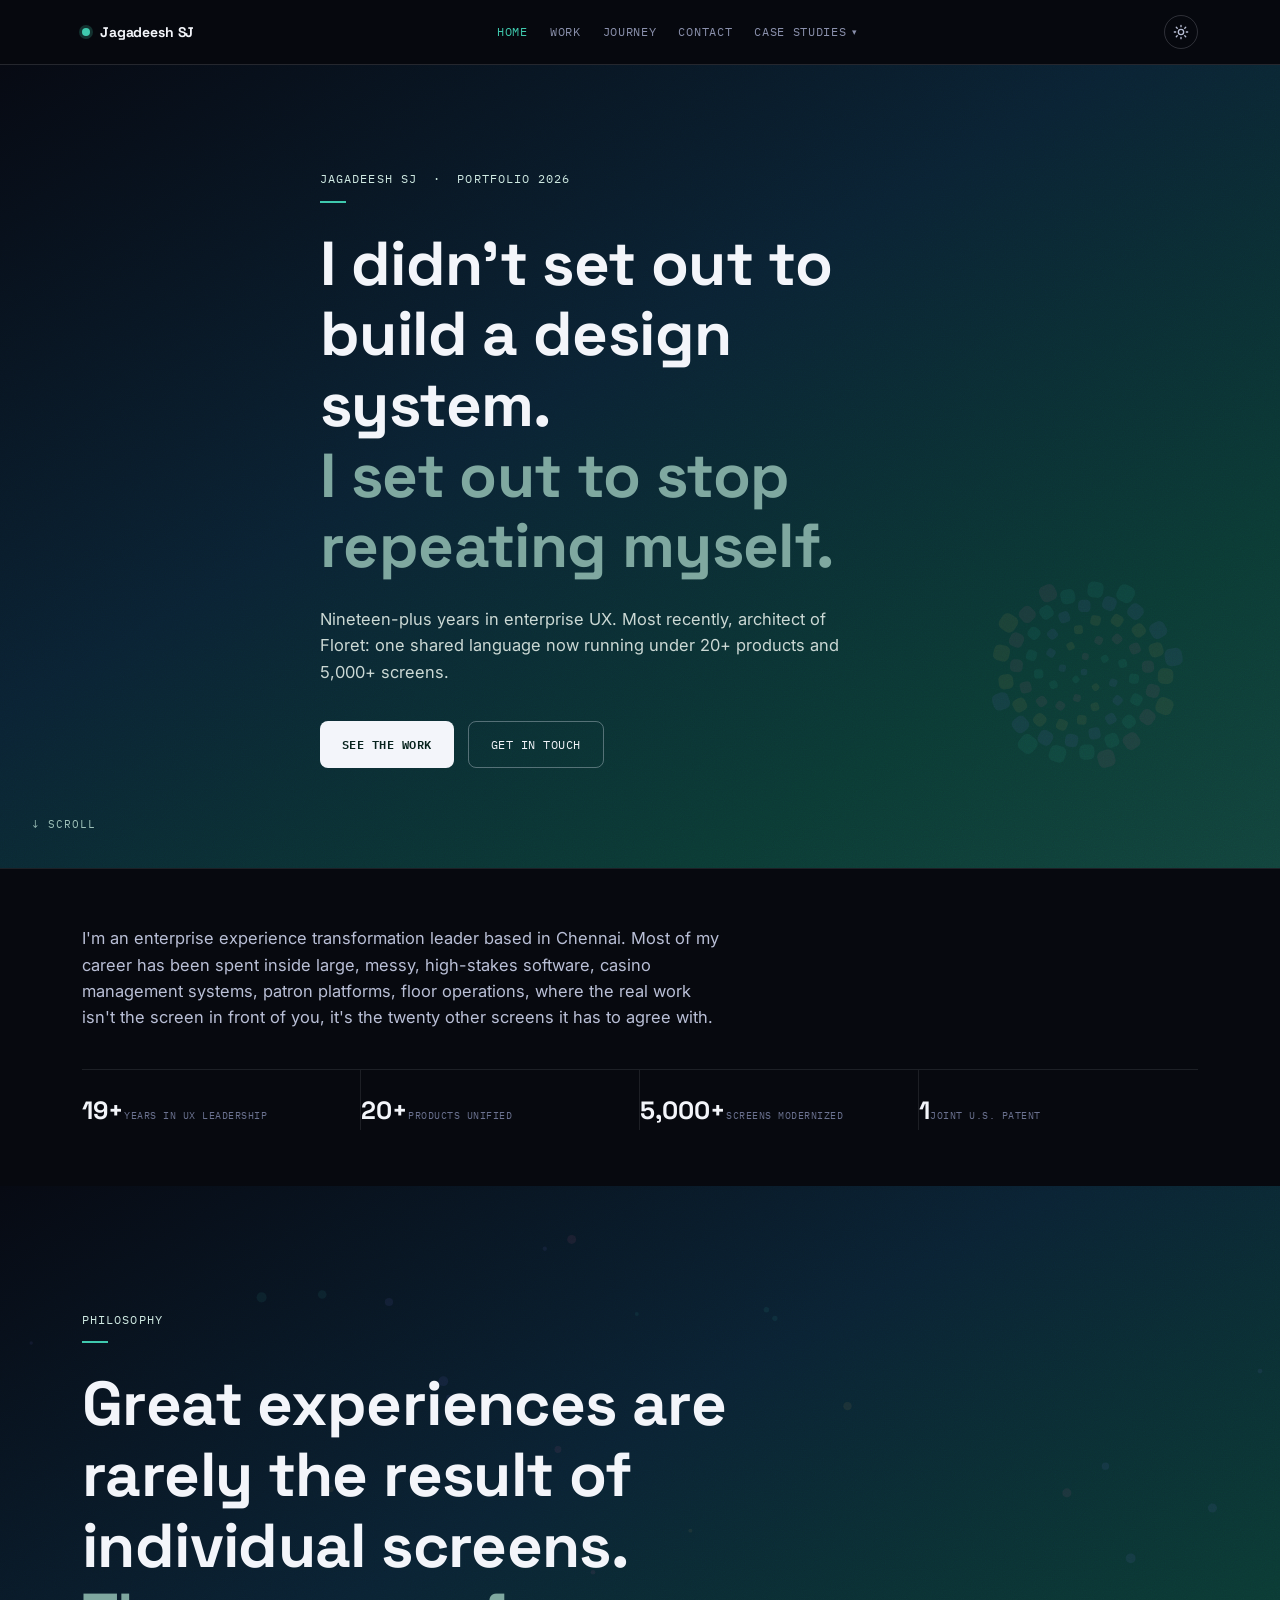
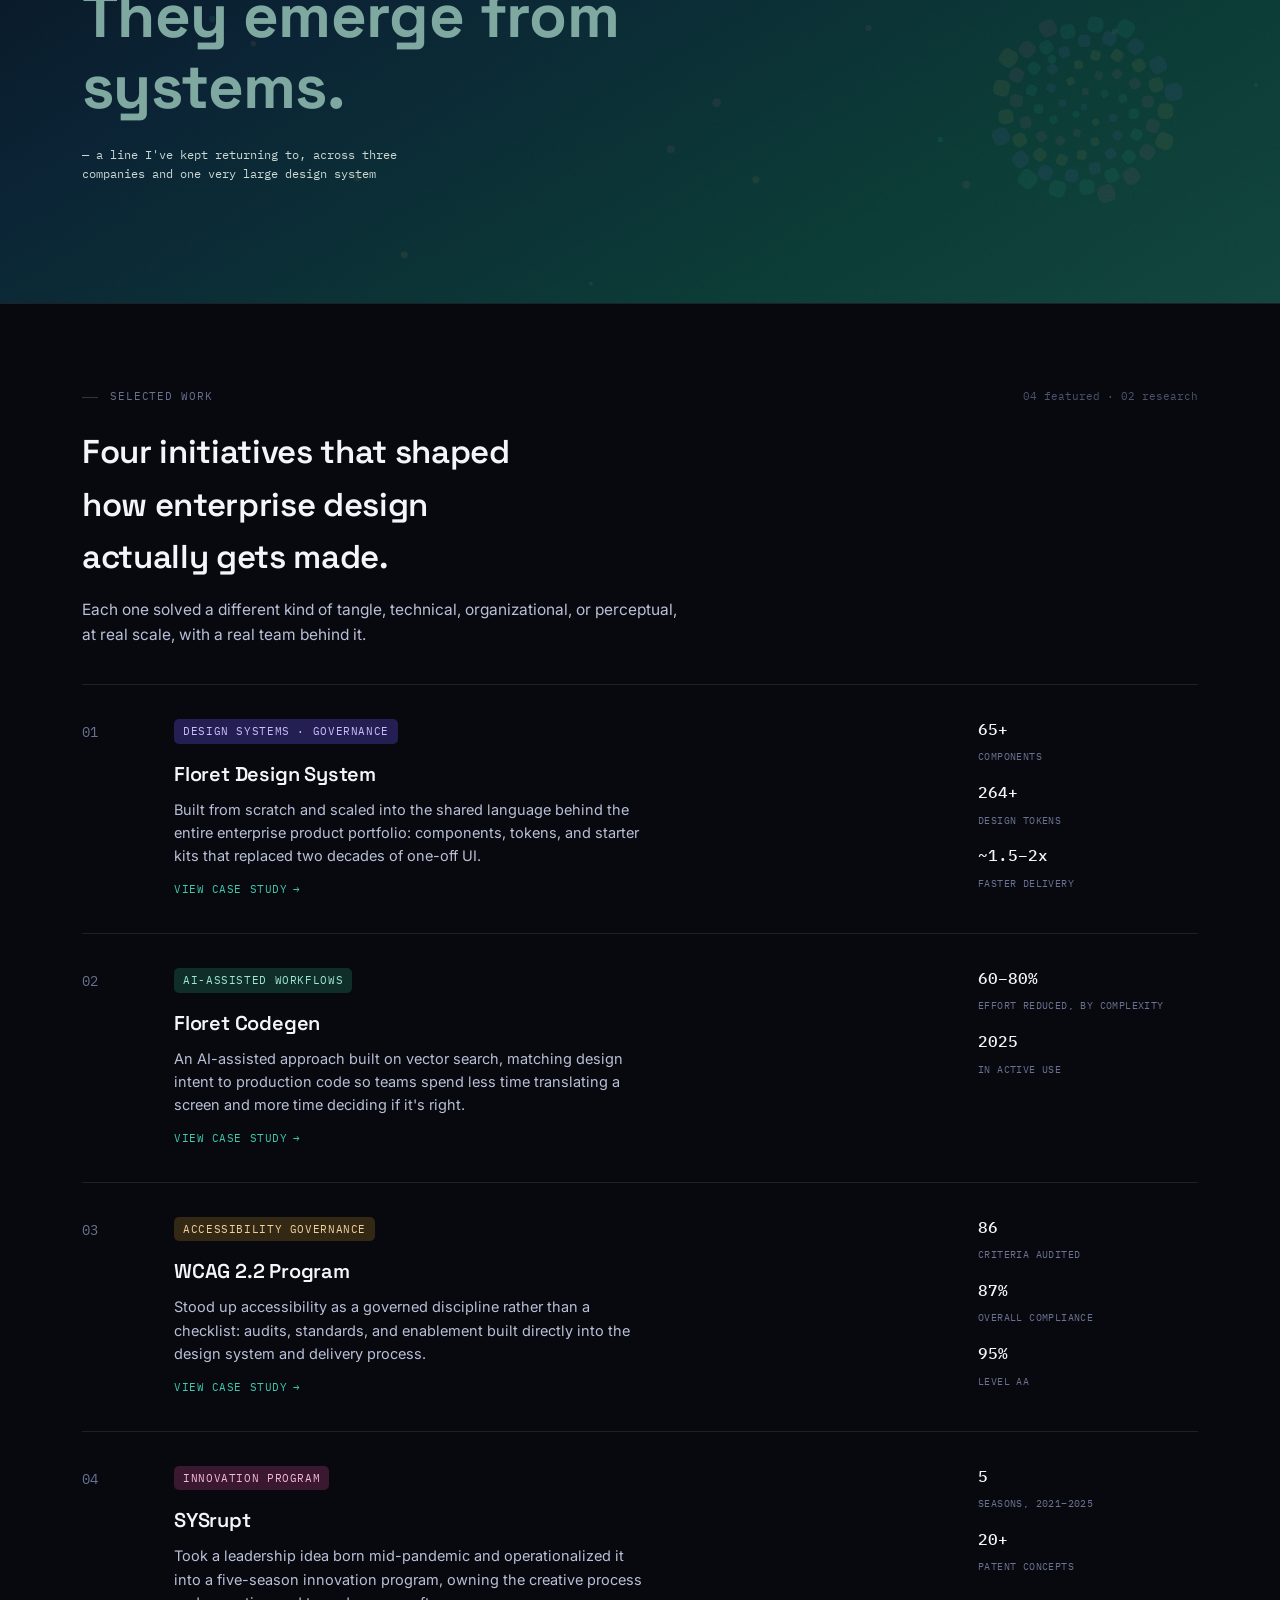
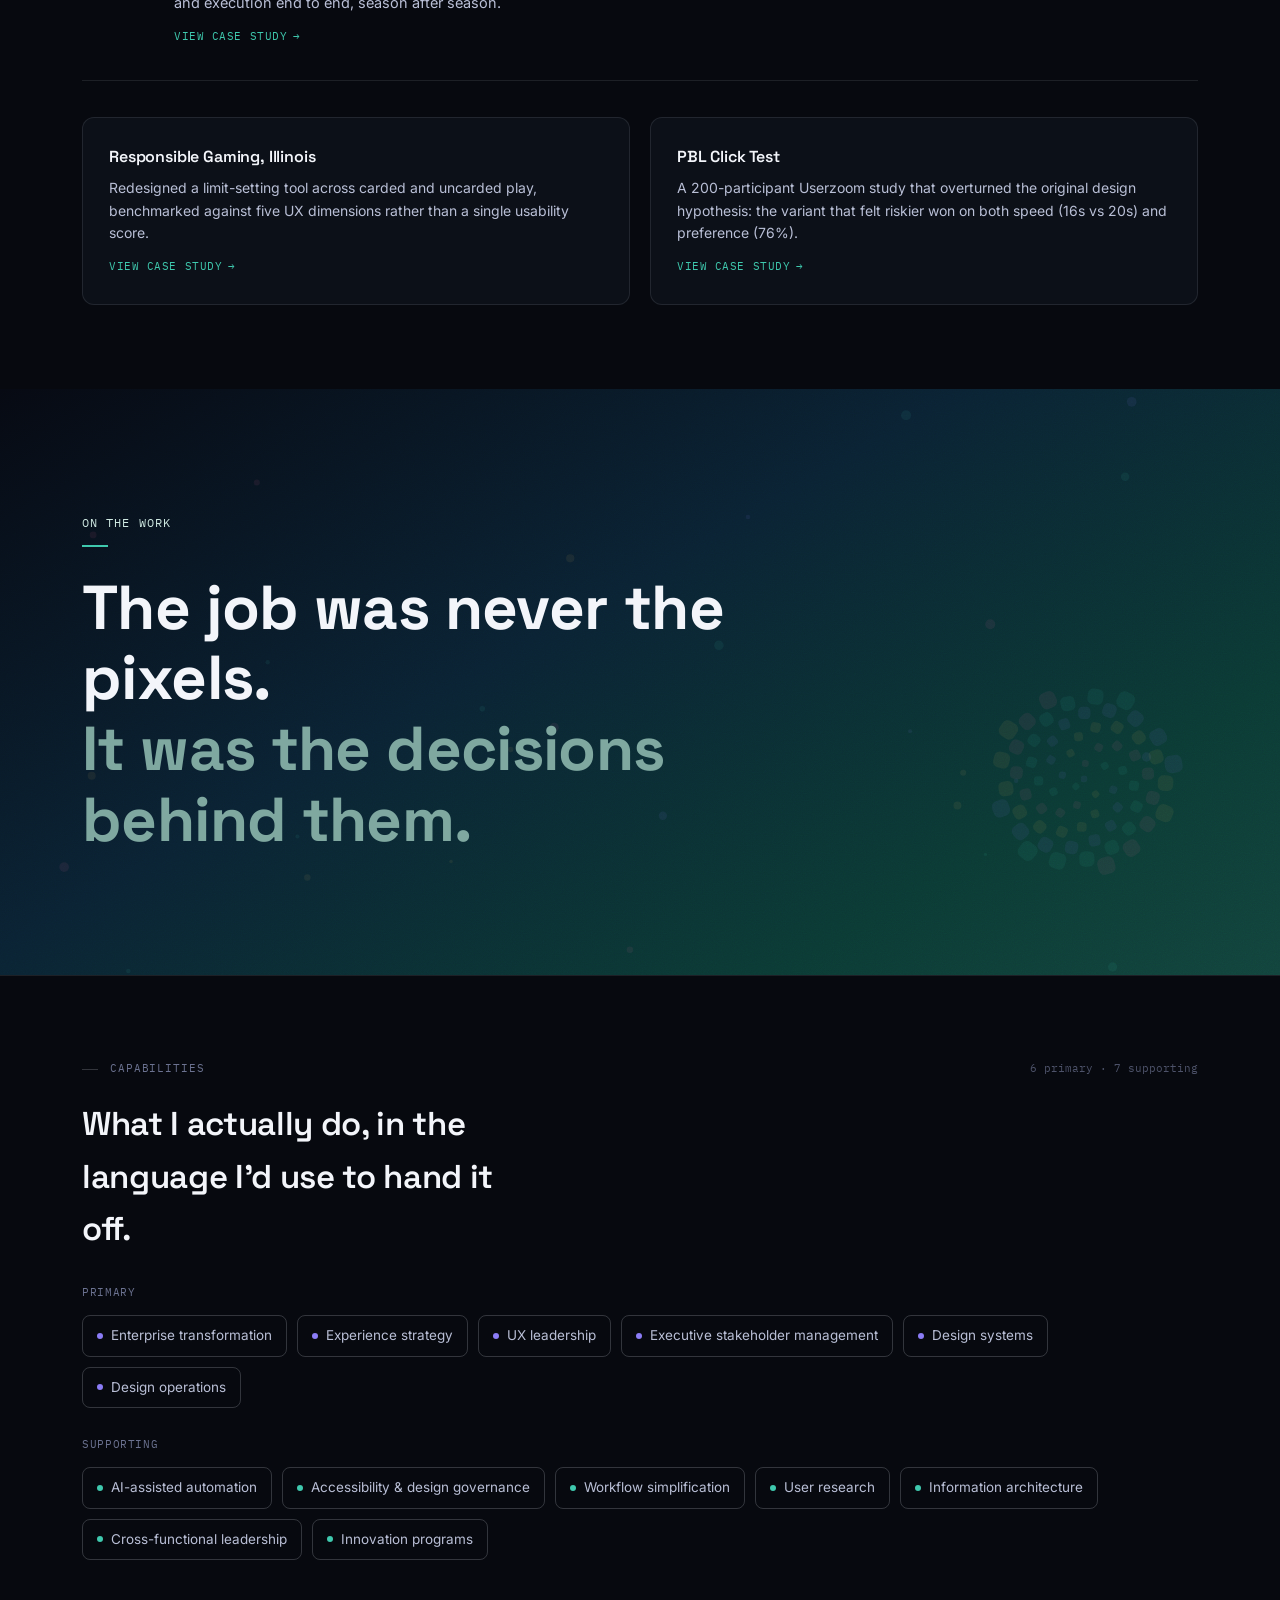
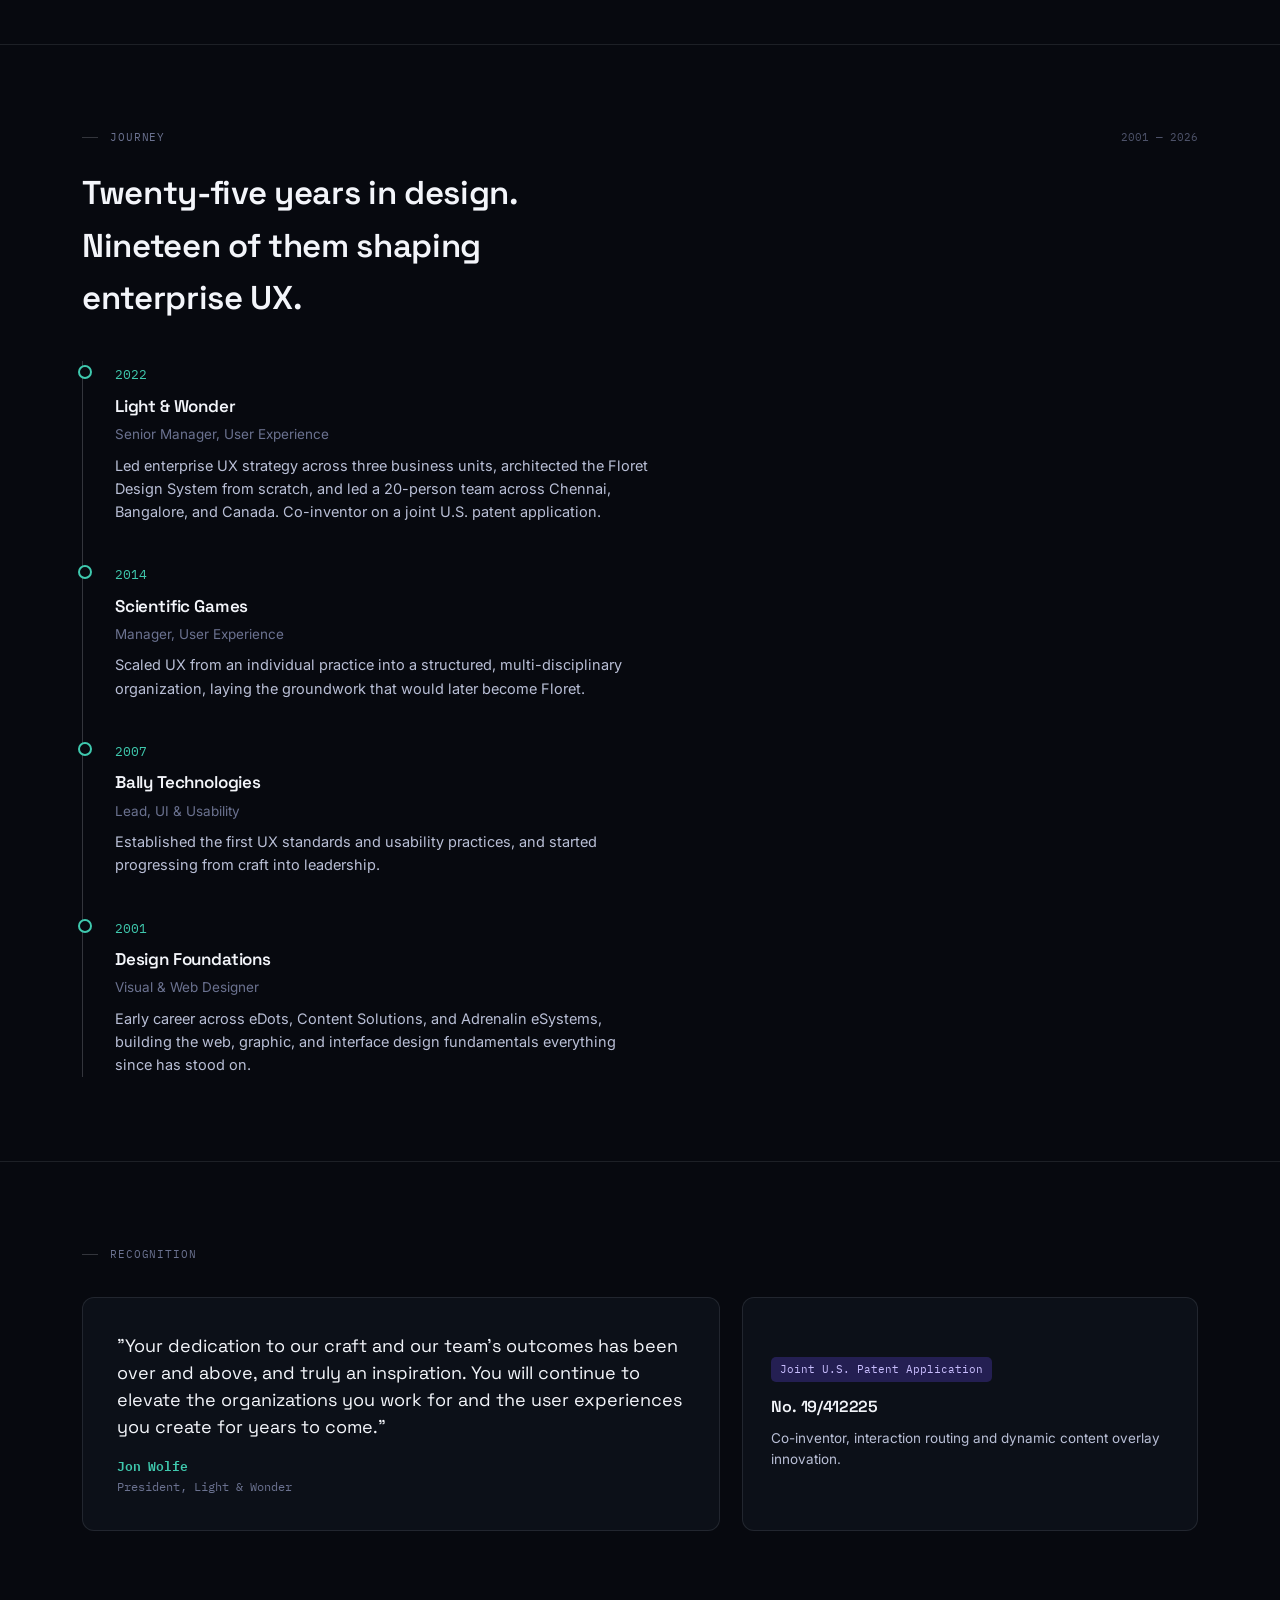
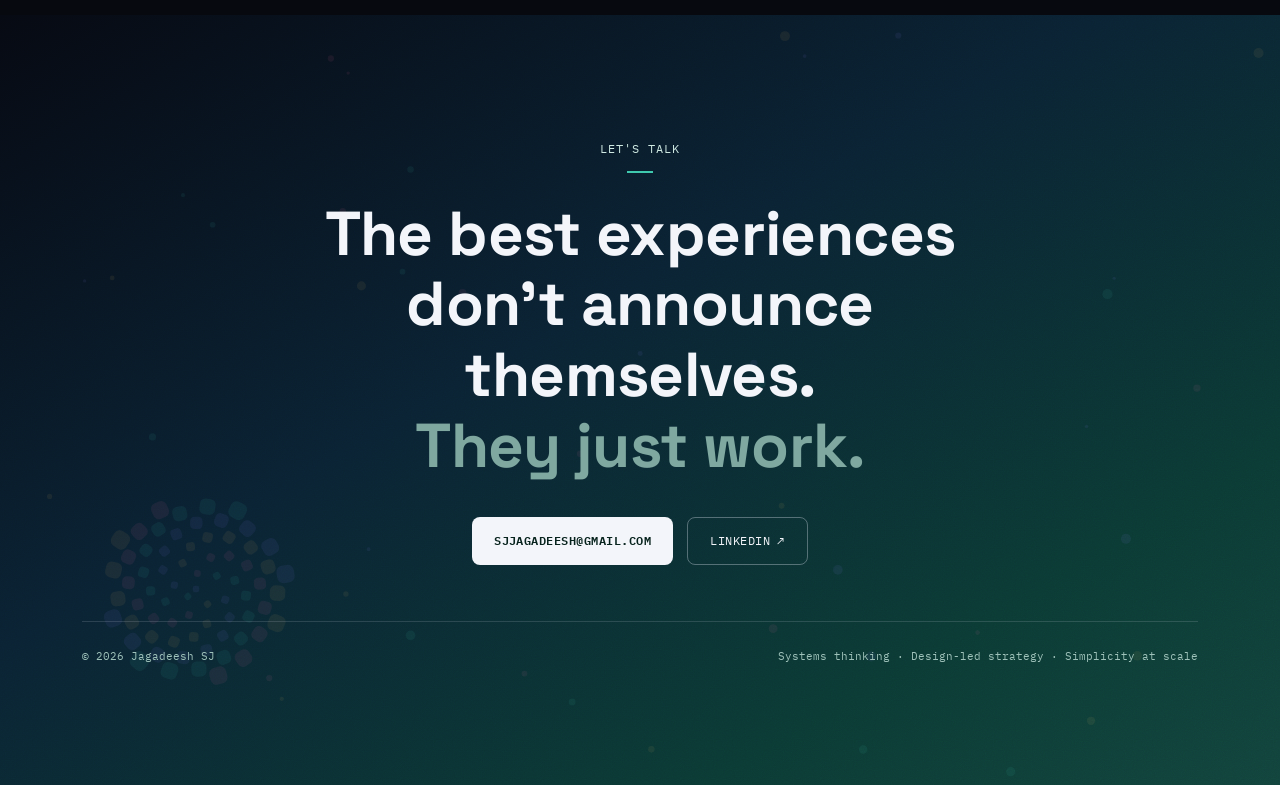
==== commit b25e0bdc: "Add files via upload" ====
--- a/index.html
+++ b/index.html
@@ -245,7 +245,6 @@
 
 <!-- ============ HERO COVER ============ -->
 <header class="cover tall" id="top">
-  <svg class="cover-particles" viewBox="0 0 800 500" preserveAspectRatio="none" aria-hidden="true"><g id="particles-hero"></g></svg>
   <svg class="cover-mark" viewBox="0 0 400 400" aria-hidden="true"><g id="floret-hero"></g></svg>
   <div class="wrap">
     <span class="eyebrow">Jagadeesh SJ &nbsp;·&nbsp; Portfolio 2026</span>
@@ -531,7 +530,7 @@
       g.appendChild(circle);
     }
   }
-  ['particles-hero','particles-phil','particles-mid','particles-close'].forEach(id => drawParticles(id, 46));
+  ['particles-phil','particles-mid','particles-close'].forEach(id => drawParticles(id, 46));
 </script>
 
 </body>
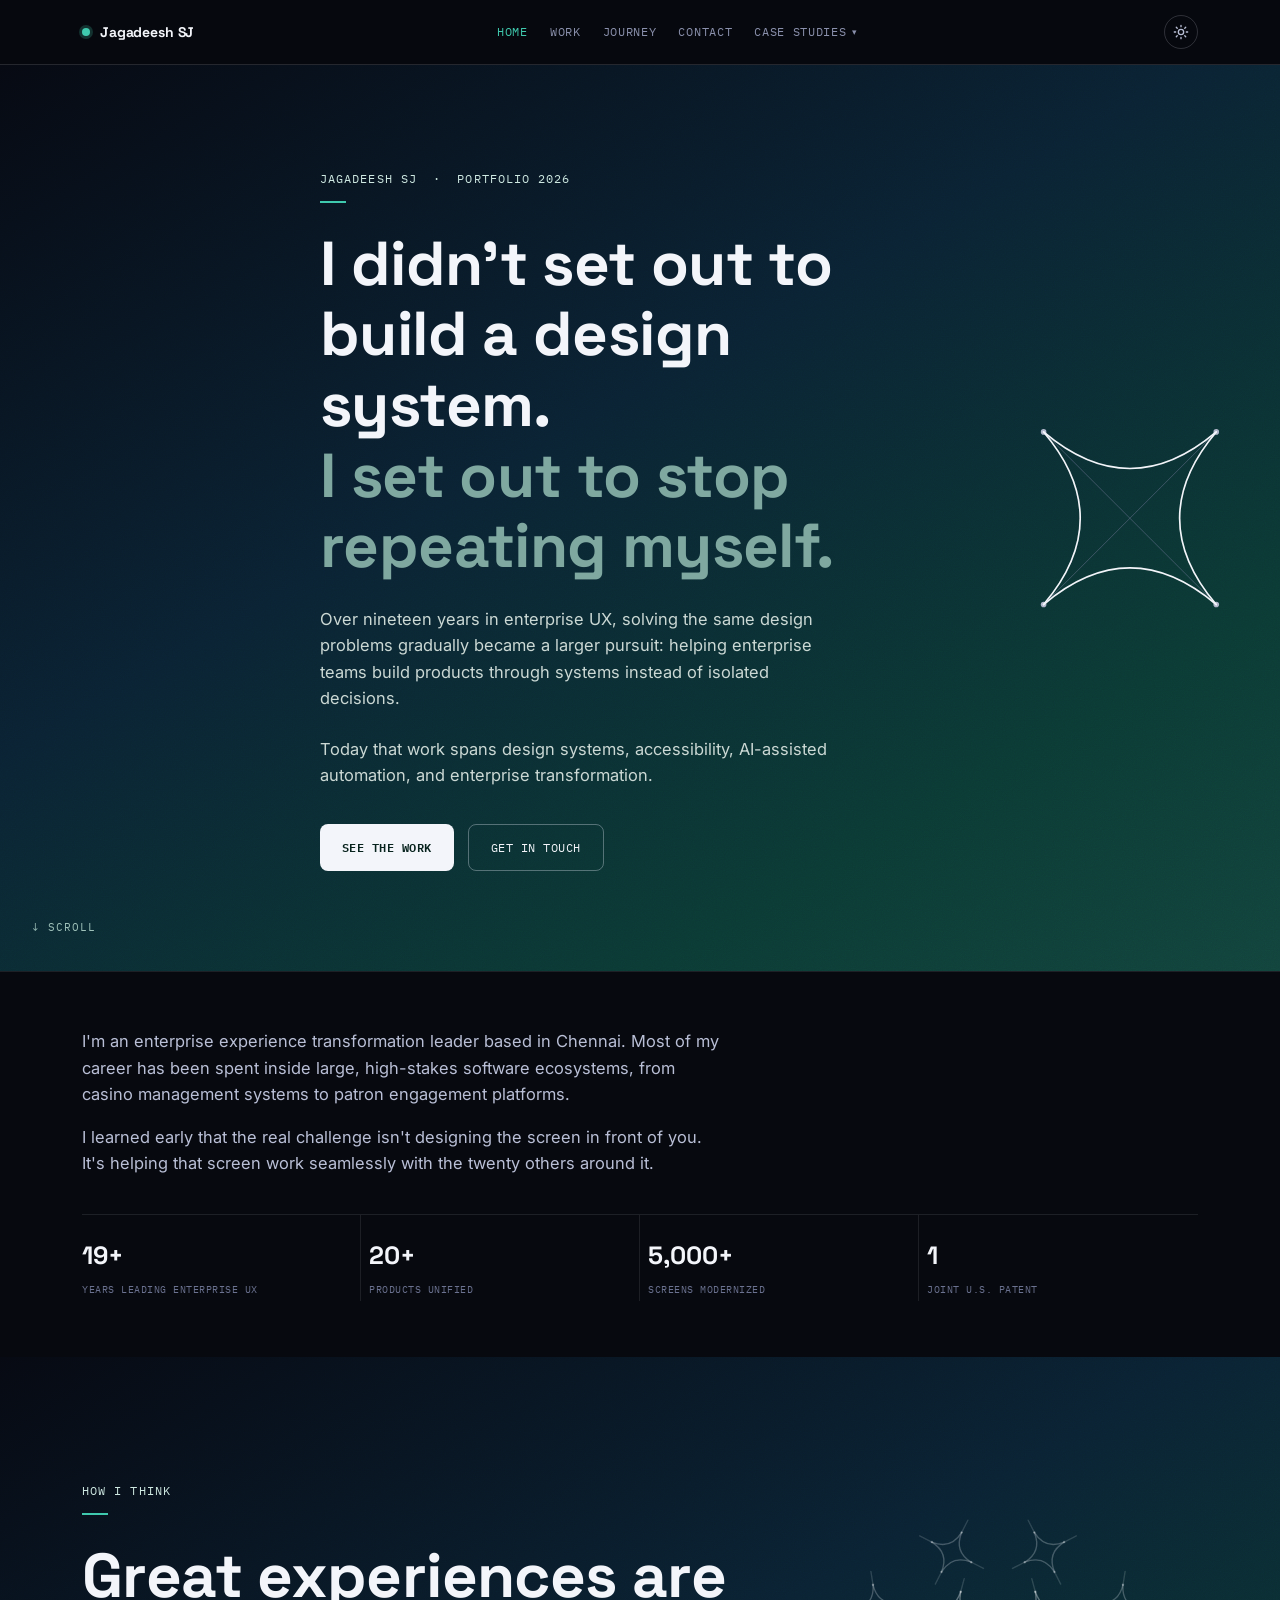
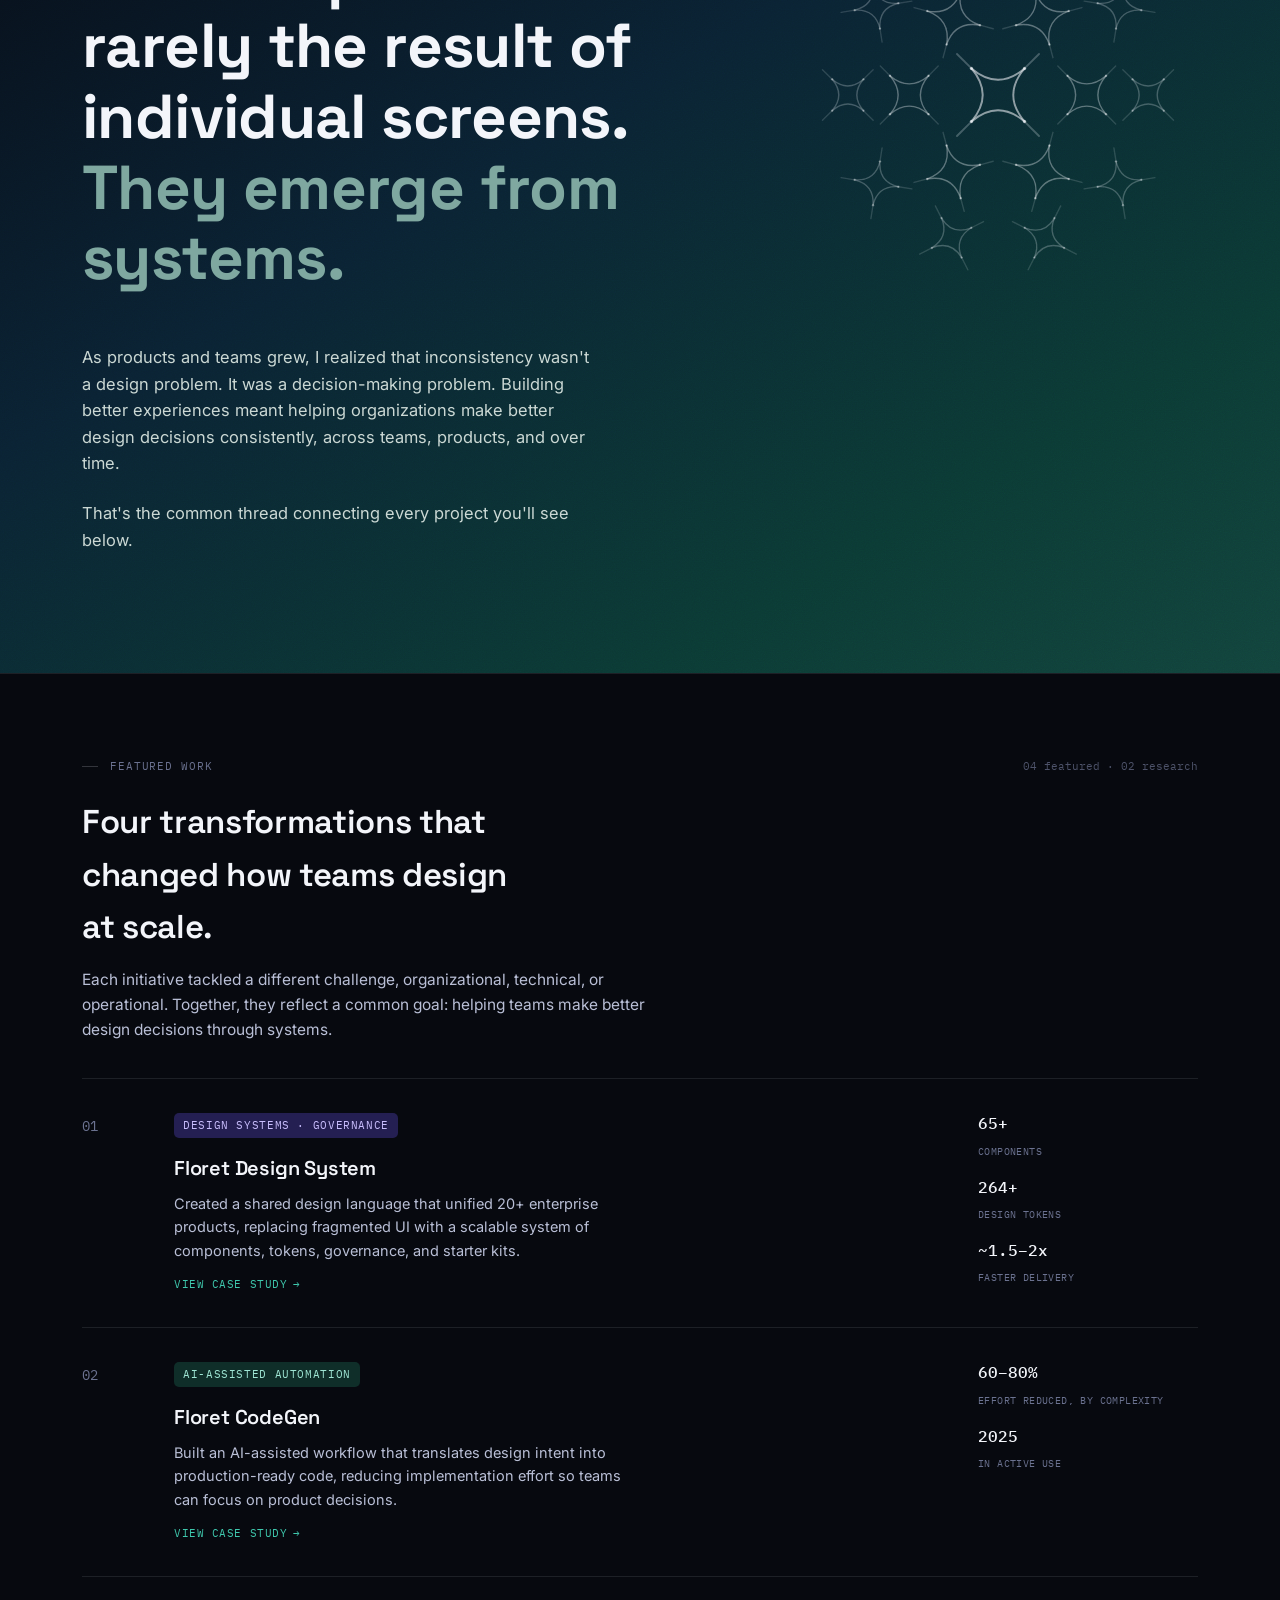
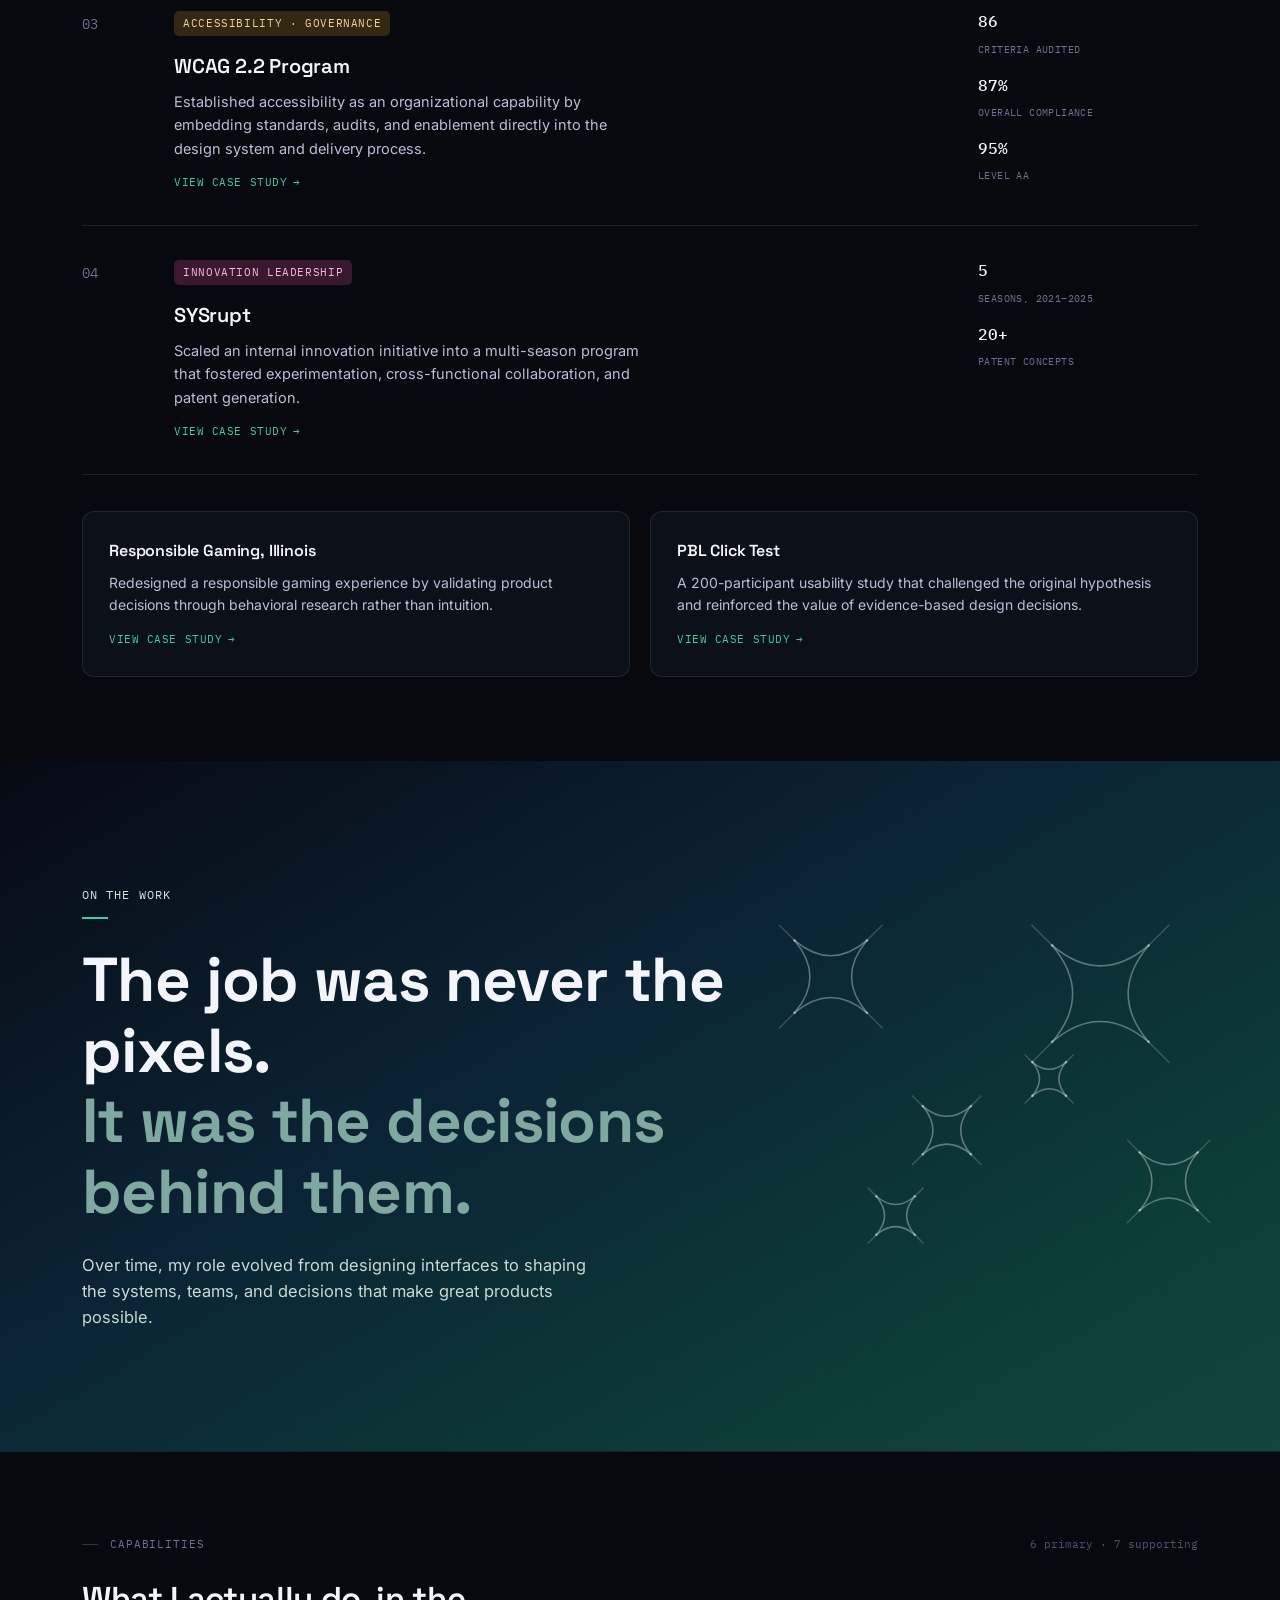
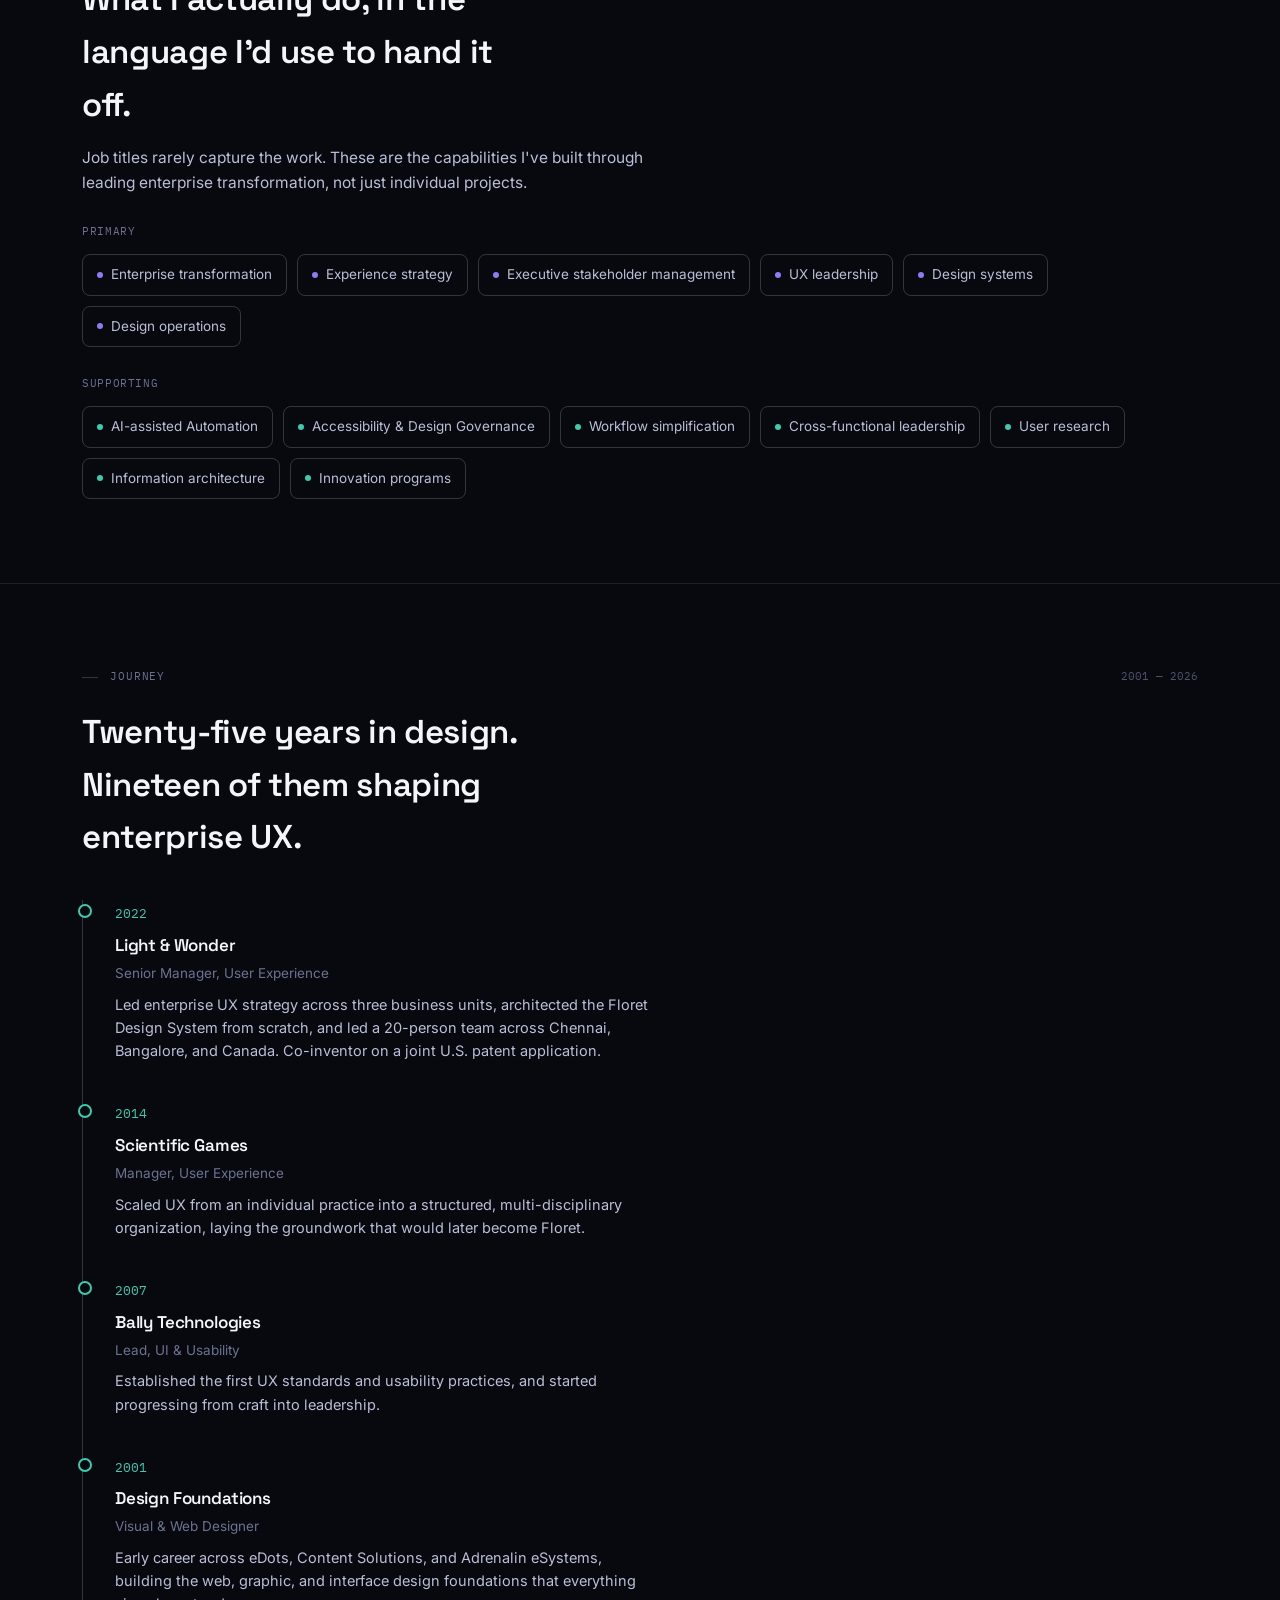
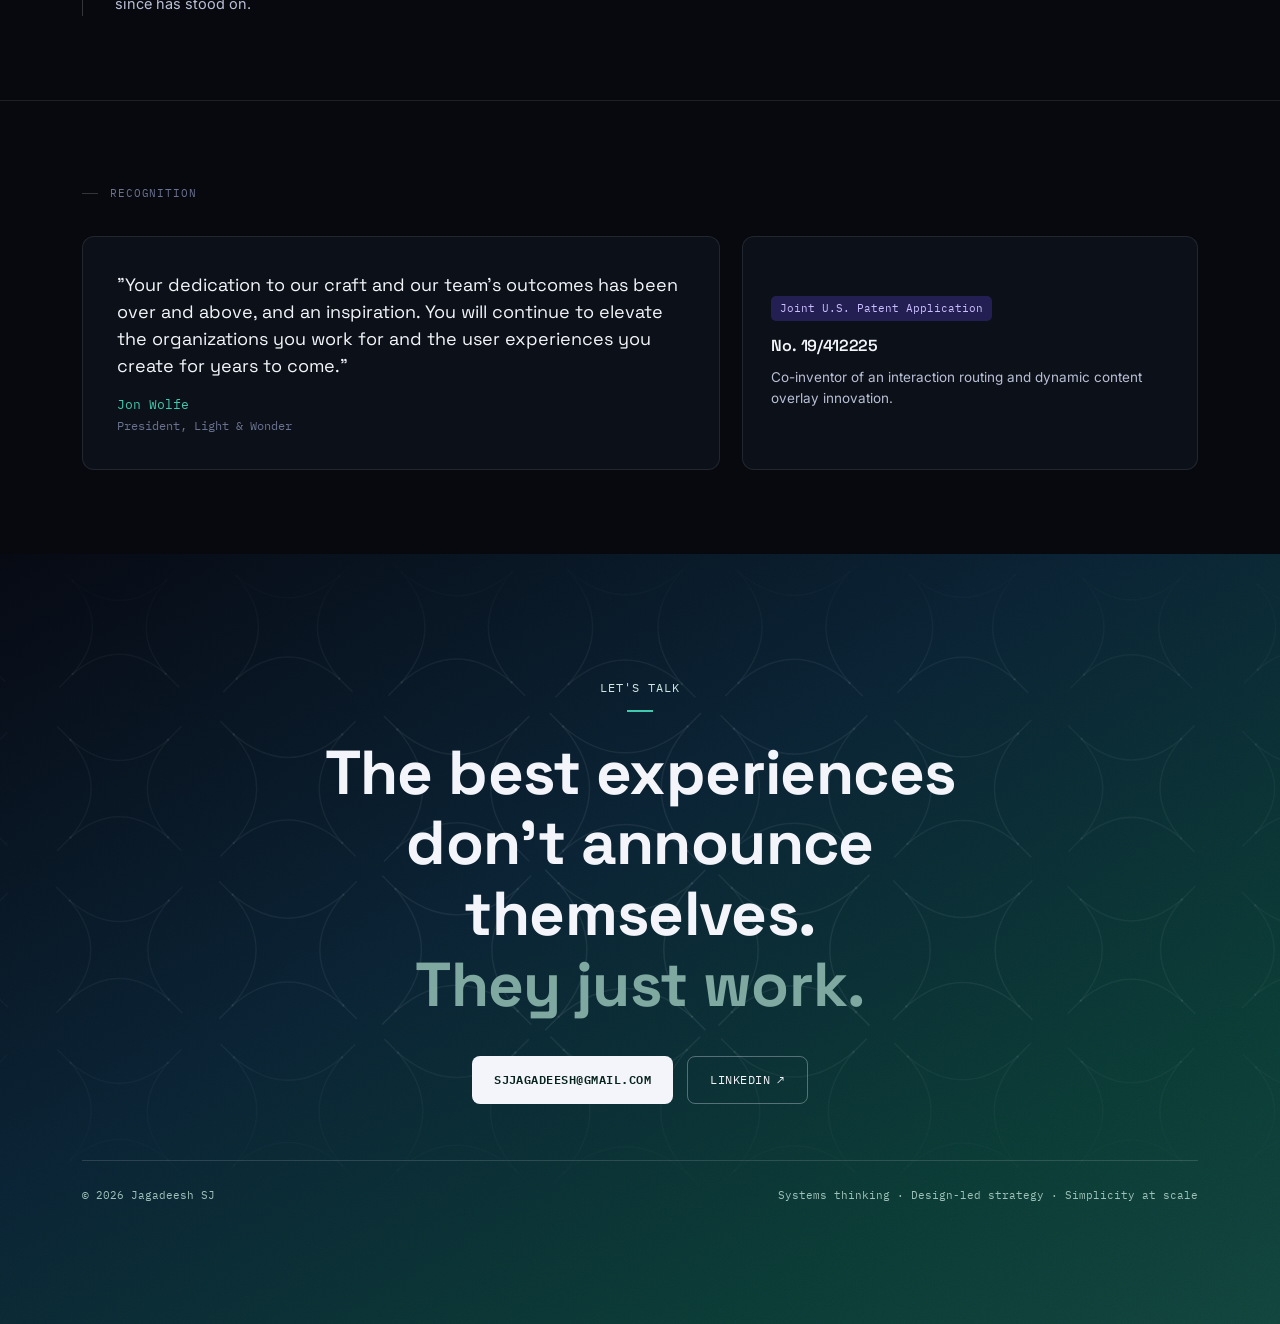
==== commit 0fb92cd4: "Add files via upload Updated Dual Arc implementations" ====
--- a/index.html
+++ b/index.html
@@ -3,8 +3,9 @@
 <head>
 <script>(function(){try{var t=localStorage.getItem('siteTheme');if(t==='light'||t==='dark'){document.documentElement.setAttribute('data-theme',t);}}catch(e){}})();</script>
 <meta charset="UTF-8">
+<link rel="icon" type="image/svg+xml" href="data:image/svg+xml,%3Csvg xmlns='http://www.w3.org/2000/svg' viewBox='0 0 100 100'%3E%3Crect width='100' height='100' rx='22' fill='%2307090F'/%3E%3Cg transform='translate(50,50) scale(0.32)'%3E%3Cpath d='M 0,-100 C 0,-62.51 62.51,0 100,0 C 62.51,0 0,62.51 0,100 C 0,62.51 -62.51,0 -100,0 C -62.51,0 0,-62.51 0,-100 Z' fill='none' stroke='%233FC9AE' stroke-width='20'/%3E%3C/g%3E%3C/svg%3E">
 <meta name="viewport" content="width=device-width, initial-scale=1.0">
-<title>Jagadeesh SJ — Enterprise Experience Transformation Leader</title>
+<title>Jagadeesh SJ, Enterprise Experience Transformation Leader</title>
 <link rel="preconnect" href="https://fonts.googleapis.com">
 <link href="https://fonts.googleapis.com/css2?family=Space+Grotesk:wght@500;600;700&family=Inter:wght@400;500;600&family=IBM+Plex+Mono:wght@400;500&display=swap" rel="stylesheet">
 <link rel="stylesheet" href="nav.css">
@@ -46,7 +47,7 @@
     --amber-soft:#FBF1DE;
   }
   /* the dark gradient .cover bands (hero, philosophy, mid-transition, contact) stay
-     unchanged in both themes, same pattern the case studies already use — so a few
+     unchanged in both themes, same pattern the case studies already use, so a few
      accent colors calibrated for that dark bg need pinning independent of --text/--teal */
   :root[data-theme="light"] .tag-violet{ color:#6C4FF6; }
   :root[data-theme="light"] .tag-teal{ color:#1E9E86; }
@@ -93,25 +94,89 @@
     content:''; position:absolute; inset:0; z-index:1; opacity:0.5; mix-blend-mode:overlay; pointer-events:none;
     background-image:url("data:image/svg+xml,%3Csvg xmlns='http://www.w3.org/2000/svg' width='140' height='140'%3E%3Cfilter id='n'%3E%3CfeTurbulence type='fractalNoise' baseFrequency='0.9' numOctaves='2' stitchTiles='stitch'/%3E%3C/filter%3E%3Crect width='100%25' height='100%25' filter='url(%23n)' opacity='0.35'/%3E%3C/svg%3E");
   }
-  .cover-mark{
-    position:absolute; right:-60px; bottom:-60px;
-    width:clamp(220px, 40vw, 520px); height:clamp(220px, 40vw, 520px);
-    opacity:0.07; z-index:1; pointer-events:none; transform-origin:50% 50%;
-    animation:floretDrift 28s ease-in-out infinite;
-  }
-  @keyframes floretDrift{
-    0%, 100%{ transform:rotate(0deg) scale(1); }
-    50%{ transform:rotate(4deg) scale(1.06); }
-  }
+  /* ---------- A1.7 DUAL ARC — the ONE mark, two states ----------
+     Same construction rule everywhere on the site now (this replaces the old
+     Floret rosette + hover-bloom system entirely, so there's one geometry,
+     not several unrelated ones layered together):
+       - STATIC state: philosophy / mid-transition / closing, and the hero on
+         mobile or whenever there isn't room for the animated version. Plain,
+         motionless, corner-placed — consistent with "limit animation to the
+         hero" and with the requirement that mobile always gets a still mark.
+       - ANIMATED state: hero only, on wider viewports with room to spare —
+         see the canvas system below.
+     Both states are the exact same arc geometry, monochrome, no glow. */
+
+  /* ---------- "How I Think" variant — scattered tile pattern ----------
+     Same construction rule, same monochrome treatment — just repeated as a
+     loose scatter of the plain arc glyph (no echo, no tangent hints) instead
+     of one composed mark. Static, "guides at rest" register: low contrast,
+     no motion. Scoped to this one section only. */
+  .static-tiled{
+    position:absolute; right:2%; top:9%; z-index:1; pointer-events:none;
+    width:clamp(300px, 40vw, 560px); height:clamp(300px, 40vw, 560px);
+  }
+  .static-tiled svg{ width:100%; height:100%; display:block; }
+  @media (max-width:760px){
+    .static-tiled{ width:min(70vw, 320px); height:min(70vw, 320px); right:4%; top:4%; opacity:0.7; }
+  }
+
+  .static-mark{
+    position:absolute; right:-40px; bottom:-40px;
+    width:clamp(180px, 32vw, 380px); height:clamp(180px, 32vw, 380px);
+    opacity:0.22; z-index:1; pointer-events:none;
+  }
+  .static-mark.mirror{ left:-40px; right:auto; }
+  .static-mark svg{ width:100%; height:100%; display:block; }
   @media (max-width:600px){
-    .cover-mark{ right:-36px; bottom:-36px; }
-  }
-  .cover-particles{ position:absolute; inset:0; z-index:0; pointer-events:none; opacity:0.55; }
+    .static-mark{ right:-22px; bottom:-22px; width:clamp(130px, 42vw, 210px); height:clamp(130px, 42vw, 210px); }
+    .static-mark.mirror{ left:-22px; right:auto; }
+  }
+
+  /* Hero's own static fallback — hidden by default (desktop uses the animated
+     canvas instead), shown on mobile via the media query below, and shown at
+     any width via the .no-canvas-room class the script adds when the measured
+     text column leaves too little room for the animated version. */
+  .hero-static-mark{ display:none; }
+  @media (max-width:640px){
+    .hero-static-mark{ display:block; }
+    .hero-motif{ display:none; }
+  }
+  #top.no-canvas-room .hero-static-mark{ display:block; }
+  #top.no-canvas-room .hero-motif{ display:none; }
+
+  /* ---------- A1.7 DUAL ARC — animated hero motif (v2) ----------
+     Concave arcs + tangent filaments, canvas-driven, gentle pointer parallax.
+     Monochrome — no teal/glow here. Color stays with the systems/pattern
+     marks (philosophy/mid/closing); the primary hero mark stays colorless.
+     Clamped and hard-clipped to a safe zone measured from the actual
+     rendered text column at runtime — not a fixed % of the viewport — so
+     it's provably clear of the copy at any width, not just at the widths
+     it happened to get tested at.
+     "Only the intersection arcs remain. Connection without enclosure." */
+  .hero-motif{ position:absolute; inset:0; z-index:1; pointer-events:none; overflow:hidden; }
+  .hero-motif svg{ position:absolute; inset:0; width:100%; height:100%; display:block; overflow:hidden; }
+
+  .cover-particles{ position:absolute; inset:0; z-index:0; pointer-events:none; opacity:0.55; display:none; }
   .particle-dot{ opacity:0.14; animation-name:particleTwinkle; animation-timing-function:ease-in-out; animation-iteration-count:infinite; }
   @keyframes particleTwinkle{
     0%, 100%{ opacity:0.08; transform:translateY(0); }
     50%{ opacity:0.4; transform:translateY(-6px); }
   }
+
+  /* ---------- Closing section — full-bleed governing-idea background ----------
+     A dense grid of the same dual-arc mark, radius and opacity falling off with
+     distance from a focal point, plus a light checkerboard thinning further out.
+     Static (built once), no animation, sits behind the text at low contrast. */
+  .close-field-bg{
+    position:absolute; inset:0; z-index:0; pointer-events:none; overflow:hidden; opacity:0.2;
+    /* Fades the pattern to 0% at both the top AND bottom edges — so it never
+       collides with the footer rule/copyright/tagline at the bottom, and never
+       starts with a hard edge at the top either. Percentage-based so it holds
+       up across breakpoints regardless of how tall the section reflows. */
+    mask-image: linear-gradient(to bottom, transparent 0%, black 14%, black 62%, transparent 84%);
+    -webkit-mask-image: linear-gradient(to bottom, transparent 0%, black 14%, black 62%, transparent 84%);
+  }
+  .close-field-bg svg{ width:100%; height:100%; display:block; }
   .cover.tall{ min-height:88vh; display:flex; align-items:center; }
   .cover.short{ padding:120px 0; }
   .statement{
@@ -161,8 +226,10 @@
   /* intro strip under hero */
   .intro-strip{ padding:56px 0; }
   .intro-strip p{ max-width:64ch; font-size:16.5px; color:var(--text-soft); }
+  .intro-strip p + p{ margin-top:16px; }
   .stat-inline{ display:flex; flex-wrap:wrap; gap:0; margin-top:38px; border-top:1px solid var(--line); }
   .stat-inline div{ flex:1 1 160px; padding:20px 24px 0 0; border-right:1px solid var(--line); }
+  .stat-inline div:not(:first-child){ padding-left:8px; }
   .stat-inline div:last-child{ border-right:none; }
   .stat-num{ font-family:'Space Grotesk',sans-serif; font-size:25px; font-weight:700; color:var(--text); }
   .stat-label{ font-family:'IBM Plex Mono',monospace; font-size:10px; color:var(--text-dim); text-transform:uppercase; letter-spacing:0.05em; margin-top:6px; }
@@ -234,7 +301,6 @@
   @media (prefers-reduced-motion: reduce){
     html{ scroll-behavior:auto; }
     .scroll-cue .arrow{ animation:none; }
-    .cover-mark{ animation:none; }
     .particle-dot{ animation:none; opacity:0.2; }
     .btn{ transition:none !important; }
     body, .page, .work-row, .research-card, .chip, .recog-quote, .patent-card{ transition:none !important; }
@@ -245,12 +311,19 @@
 
 <!-- ============ HERO COVER ============ -->
 <header class="cover tall" id="top">
-  <svg class="cover-mark" viewBox="0 0 400 400" aria-hidden="true"><g id="floret-hero"></g></svg>
+  <div class="hero-motif" id="heroMotif" aria-hidden="true"><svg id="heroMotifSvg"></svg></div>
+  <div class="static-mark hero-static-mark" aria-hidden="true">
+    <svg viewBox="-120 -120 240 240" xmlns="http://www.w3.org/2000/svg">
+      <path d="M 0,-100 C 0,-62.51 62.51,0 100,0 C 62.51,0 0,62.51 0,100 C 0,62.51 -62.51,0 -100,0 C -62.51,0 0,-62.51 0,-100 Z"
+            fill="none" stroke="#F3F5FA" stroke-width="1.4" stroke-opacity="0.9"/>
+    </svg>
+  </div>
   <div class="wrap">
     <span class="eyebrow">Jagadeesh SJ &nbsp;·&nbsp; Portfolio 2026</span>
     <span class="eyebrow-tick"></span>
     <h1 class="statement">I didn't set out to build a design system.<br><span class="dim">I set out to stop repeating myself.</span></h1>
-    <p class="cover-sub">Nineteen-plus years in enterprise UX. Most recently, architect of Floret: one shared language now running under 20+ products and 5,000+ screens.</p>
+    <p class="cover-sub">Over nineteen years in enterprise UX, solving the same design problems gradually became a larger pursuit: helping enterprise teams build products through systems instead of isolated decisions.</p>
+    <p class="cover-sub">Today that work spans design systems, accessibility, AI-assisted automation, and enterprise transformation.</p>
     <!-- <span class="status-pill">Open to Director / Head of Design roles</span> -->
     <div class="cover-actions">
       <a href="#work" class="btn btn-primary">See the work</a>
@@ -263,42 +336,47 @@
 <!-- ============ INTRO STRIP ============ -->
 <section class="page intro-strip">
   <div class="wrap">
-    <p>I'm an enterprise experience transformation leader based in Chennai. Most of my career has been spent inside large, messy, high-stakes software, casino management systems, patron platforms, floor operations, where the real work isn't the screen in front of you, it's the twenty other screens it has to agree with.</p>
+    <p>I'm an enterprise experience transformation leader based in Chennai. Most of my career has been spent inside large, high-stakes software ecosystems, from casino management systems to patron engagement platforms.</p>
+    <p>I learned early that the real challenge isn't designing the screen in front of you. It's helping that screen work seamlessly with the twenty others around it.</p>
     <div class="stat-inline">
-      <div><span class="stat-num">19+</span><span class="stat-label">Years in UX leadership</span></div>
-      <div><span class="stat-num">20+</span><span class="stat-label">Products unified</span></div>
-      <div><span class="stat-num">5,000+</span><span class="stat-label">Screens modernized</span></div>
-      <div><span class="stat-num">1</span><span class="stat-label">Joint U.S. patent</span></div>
+      <div><span class="stat-num">19+</span><br><span class="stat-label">Years Leading Enterprise UX</span></div>
+      <div><span class="stat-num">20+</span><br><span class="stat-label">Products unified</span></div>
+      <div><span class="stat-num">5,000+</span><br><span class="stat-label">Screens modernized</span></div>
+      <div><span class="stat-num">1</span><br><span class="stat-label">Joint U.S. patent</span></div>
     </div>
   </div>
 </section>
 
 <!-- ============ PHILOSOPHY COVER ============ -->
-<section class="cover short">
+<section class="cover short" id="philosophy">
   <svg class="cover-particles" viewBox="0 0 800 500" preserveAspectRatio="none" aria-hidden="true"><g id="particles-phil"></g></svg>
-  <svg class="cover-mark" viewBox="0 0 400 400" aria-hidden="true"><g id="floret-phil"></g></svg>
+  <div class="static-tiled static-nested-rings" aria-hidden="true">
+    <svg id="philMotifSvg" viewBox="0 0 300 240" xmlns="http://www.w3.org/2000/svg"></svg>
+  </div>
   <div class="wrap">
-    <span class="eyebrow">Philosophy</span>
+    <span class="eyebrow">How I Think</span>
     <span class="eyebrow-tick"></span>
     <p class="statement" style="max-width:19ch;">Great experiences are rarely the result of individual screens.<br><span class="dim">They emerge from systems.</span></p>
-    <p class="cover-sub mono" style="font-family:'IBM Plex Mono',monospace; font-size:12px; margin-top:22px;">— a line I've kept returning to, across three companies and one very large design system</p>
+    <p class="cover-sub"><br>As products and teams grew, I realized that inconsistency wasn't a design problem. It was a decision-making problem. Building better experiences meant helping organizations make better design decisions consistently, across teams, products, and over time.</p>
+<p class="cover-sub">
+That's the common thread connecting every project you'll see below.</p>
   </div>
 </section>
 
 <!-- ============ WORK ============ -->
 <section class="page" id="work">
   <div class="wrap">
-    <div class="kicker"><span class="kicker-line"></span><span class="kicker-label">Selected work</span><span class="kicker-meta">04 featured · 02 research</span></div>
-    <h2 class="page-title">Four initiatives that shaped how enterprise design actually gets made.</h2>
-    <p class="page-lede">Each one solved a different kind of tangle, technical, organizational, or perceptual, at real scale, with a real team behind it.</p>
+    <div class="kicker"><span class="kicker-line"></span><span class="kicker-label">Featured work</span><span class="kicker-meta">04 featured · 02 research</span></div>
+    <h2 class="page-title">Four transformations that changed how teams design at scale.</h2>
+    <p class="page-lede">Each initiative tackled a different challenge, organizational, technical, or operational. Together, they reflect a common goal: helping teams make better design decisions through systems.</p>
 
     <div class="work-list">
       <a href="floret_casestudy.html" class="work-row">
         <span class="work-num">01</span>
         <div class="work-body">
-          <span class="tag tag-violet">Design systems · Governance</span>
+          <span class="tag tag-violet">Design Systems · Governance</span>
           <h3>Floret Design System</h3>
-          <p>Built from scratch and scaled into the shared language behind the entire enterprise product portfolio: components, tokens, and starter kits that replaced two decades of one-off UI.</p>
+          <p>Created a shared design language that unified 20+ enterprise products, replacing fragmented UI with a scalable system of components, tokens, governance, and starter kits.</p>
           <span class="case-link">View case study <span class="arrow">→</span></span>
         </div>
         <div class="work-metrics-col">
@@ -311,9 +389,9 @@
       <a href="floretcodegen_casestudy.html" class="work-row">
         <span class="work-num">02</span>
         <div class="work-body">
-          <span class="tag tag-teal">AI-assisted workflows</span>
-          <h3>Floret Codegen</h3>
-          <p>An AI-assisted approach built on vector search, matching design intent to production code so teams spend less time translating a screen and more time deciding if it's right.</p>
+          <span class="tag tag-teal">AI-assisted Automation</span>
+          <h3>Floret CodeGen</h3>
+          <p>Built an AI-assisted workflow that translates design intent into production-ready code, reducing implementation effort so teams can focus on product decisions.</p>
           <span class="case-link">View case study <span class="arrow">→</span></span>
         </div>
         <div class="work-metrics-col">
@@ -325,9 +403,9 @@
       <a href="wcagaccessibility_casestudy.html" class="work-row">
         <span class="work-num">03</span>
         <div class="work-body">
-          <span class="tag tag-amber">Accessibility governance</span>
+          <span class="tag tag-amber">Accessibility · Governance</span>
           <h3>WCAG 2.2 Program</h3>
-          <p>Stood up accessibility as a governed discipline rather than a checklist: audits, standards, and enablement built directly into the design system and delivery process.</p>
+          <p>Established accessibility as an organizational capability by embedding standards, audits, and enablement directly into the design system and delivery process.</p>
           <span class="case-link">View case study <span class="arrow">→</span></span>
         </div>
         <div class="work-metrics-col">
@@ -340,9 +418,9 @@
       <a href="sysrupt_casestudy.html" class="work-row">
         <span class="work-num">04</span>
         <div class="work-body">
-          <span class="tag tag-magenta">Innovation program</span>
+          <span class="tag tag-magenta">Innovation Leadership</span>
           <h3>SYSrupt</h3>
-          <p>Took a leadership idea born mid-pandemic and operationalized it into a five-season innovation program, owning the creative process and execution end to end, season after season.</p>
+          <p>Scaled an internal innovation initiative into a multi-season program that fostered experimentation, cross-functional collaboration, and patent generation.</p>
           <span class="case-link">View case study <span class="arrow">→</span></span>
         </div>
         <div class="work-metrics-col">
@@ -355,12 +433,12 @@
     <div class="research-row">
       <a href="responsiblegaming_casestudy.html" class="research-card">
         <h4>Responsible Gaming, Illinois</h4>
-        <p>Redesigned a limit-setting tool across carded and uncarded play, benchmarked against five UX dimensions rather than a single usability score.</p>
+        <p>Redesigned a responsible gaming experience by validating product decisions through behavioral research rather than intuition.</p>
         <span class="case-link">View case study <span class="arrow">→</span></span>
       </a>
       <a href="pbl_casestudy.html" class="research-card">
         <h4>PBL Click Test</h4>
-        <p>A 200-participant Userzoom study that overturned the original design hypothesis: the variant that felt riskier won on both speed (16s vs 20s) and preference (76%).</p>
+        <p>A 200-participant usability study that challenged the original hypothesis and reinforced the value of evidence-based design decisions.</p>
         <span class="case-link">View case study <span class="arrow">→</span></span>
       </a>
     </div>
@@ -368,13 +446,16 @@
 </section>
 
 <!-- ============ MID-TRANSITION COVER ============ -->
-<section class="cover short">
+<section class="cover short" id="midTransition">
   <svg class="cover-particles" viewBox="0 0 800 500" preserveAspectRatio="none" aria-hidden="true"><g id="particles-mid"></g></svg>
-  <svg class="cover-mark" viewBox="0 0 400 400" aria-hidden="true"><g id="floret-mid"></g></svg>
+  <div class="static-tiled static-constellation" aria-hidden="true">
+    <svg id="workMotifSvg" viewBox="0 0 300 240" xmlns="http://www.w3.org/2000/svg"></svg>
+  </div>
   <div class="wrap">
     <span class="eyebrow">On the work</span>
     <span class="eyebrow-tick"></span>
     <p class="statement" style="max-width:17ch;">The job was never the pixels.<br><span class="dim">It was the decisions behind them.</span></p>
+    <p class="cover-sub">Over time, my role evolved from designing interfaces to shaping the systems, teams, and decisions that make great products possible.</p>
   </div>
 </section>
 
@@ -383,14 +464,15 @@
   <div class="wrap">
     <div class="kicker"><span class="kicker-line"></span><span class="kicker-label">Capabilities</span><span class="kicker-meta">6 primary · 7 supporting</span></div>
     <h2 class="page-title">What I actually do, in the language I'd use to hand it off.</h2>
+    <p class="page-lede">Job titles rarely capture the work. These are the capabilities I've built through leading enterprise transformation, not just individual projects.</p>
 
     <div class="cap-group">
       <span class="cap-group-label">Primary</span>
       <div class="cap-chips">
         <span class="chip"><span class="dot" style="background:#8B7CF6"></span>Enterprise transformation</span>
         <span class="chip"><span class="dot" style="background:#8B7CF6"></span>Experience strategy</span>
+        <span class="chip"><span class="dot" style="background:#8B7CF6"></span>Executive stakeholder management</span>
         <span class="chip"><span class="dot" style="background:#8B7CF6"></span>UX leadership</span>
-        <span class="chip"><span class="dot" style="background:#8B7CF6"></span>Executive stakeholder management</span>
         <span class="chip"><span class="dot" style="background:#8B7CF6"></span>Design systems</span>
         <span class="chip"><span class="dot" style="background:#8B7CF6"></span>Design operations</span>
       </div>
@@ -398,12 +480,12 @@
     <div class="cap-group">
       <span class="cap-group-label">Supporting</span>
       <div class="cap-chips">
-        <span class="chip"><span class="dot" style="background:#3FC9AE"></span>AI-assisted automation</span>
-        <span class="chip"><span class="dot" style="background:#3FC9AE"></span>Accessibility & design governance</span>
+        <span class="chip"><span class="dot" style="background:#3FC9AE"></span>AI-assisted Automation</span>
+        <span class="chip"><span class="dot" style="background:#3FC9AE"></span>Accessibility & Design Governance</span>
         <span class="chip"><span class="dot" style="background:#3FC9AE"></span>Workflow simplification</span>
+        <span class="chip"><span class="dot" style="background:#3FC9AE"></span>Cross-functional leadership</span>
         <span class="chip"><span class="dot" style="background:#3FC9AE"></span>User research</span>
         <span class="chip"><span class="dot" style="background:#3FC9AE"></span>Information architecture</span>
-        <span class="chip"><span class="dot" style="background:#3FC9AE"></span>Cross-functional leadership</span>
         <span class="chip"><span class="dot" style="background:#3FC9AE"></span>Innovation programs</span>
       </div>
     </div>
@@ -438,7 +520,7 @@
         <span class="tl-year">2001</span>
         <h4>Design Foundations</h4>
         <span class="tl-org">Visual &amp; Web Designer</span>
-        <p>Early career across eDots, Content Solutions, and Adrenalin eSystems, building the web, graphic, and interface design fundamentals everything since has stood on.</p>
+        <p>Early career across eDots, Content Solutions, and Adrenalin eSystems, building the web, graphic, and interface design foundations that everything since has stood on.</p>
       </div>
     </div>
   </div>
@@ -450,13 +532,13 @@
     <div class="kicker"><span class="kicker-line"></span><span class="kicker-label">Recognition</span></div>
     <div class="recog-grid">
       <div class="recog-quote">
-        <p>"Your dedication to our craft and our team's outcomes has been over and above, and truly an inspiration. You will continue to elevate the organizations you work for and the user experiences you create for years to come."</p>
-        <cite><h3 class="tl-year">Jon Wolfe </h3> President, Light &amp; Wonder</cite>
+        <p>"Your dedication to our craft and our team's outcomes has been over and above, and an inspiration. You will continue to elevate the organizations you work for and the user experiences you create for years to come."</p>
+        <cite><span class="tl-year" style="display:block;">Jon Wolfe</span> President, Light &amp; Wonder</cite>
       </div>
       <div class="patent-card">
         <span class="tag">Joint U.S. Patent Application</span>
         <h4>No. 19/412225</h4>
-        <p>Co-inventor, interaction routing and dynamic content overlay innovation.</p>
+        <p>Co-inventor of an interaction routing and dynamic content overlay innovation.</p>
       </div>
     </div>
   </div>
@@ -465,7 +547,9 @@
 <!-- ============ CLOSING COVER / CONTACT ============ -->
 <section class="cover" id="contact" style="text-align:center; padding:120px 0;">
   <svg class="cover-particles" viewBox="0 0 800 500" preserveAspectRatio="none" aria-hidden="true"><g id="particles-close"></g></svg>
-  <svg class="cover-mark" viewBox="0 0 400 400" aria-hidden="true" style="left:-60px; right:auto;"><g id="floret-close"></g></svg>
+  <div class="close-field-bg" aria-hidden="true">
+    <svg id="closeFieldSvg" viewBox="0 0 1280 420" preserveAspectRatio="xMidYMid slice" xmlns="http://www.w3.org/2000/svg"></svg>
+  </div>
   <div class="wrap">
     <span class="eyebrow">Let's talk</span>
     <span class="eyebrow-tick" style="margin-left:auto; margin-right:auto;"></span>
@@ -483,33 +567,189 @@
 </section>
 
 <script>
-  // same golden-angle floret geometry as the primary system, used here as a quiet watermark
-  function drawFloret(id, count){
-    const g = document.getElementById(id);
-    if(!g) return;
-    const ns = 'http://www.w3.org/2000/svg';
-    const cx = 200, cy = 200, goldenAngle = 137.50776;
-    const colors = ['#8B7CF6', '#3FC9AE', '#F0679F', '#E3B45C'];
-    for (let i = 0; i < count; i++){
-      const angle = i * goldenAngle * Math.PI / 180;
-      const radius = 8.6 * Math.sqrt(i);
-      const x = cx + radius * Math.cos(angle);
-      const y = cy + radius * Math.sin(angle);
-      const size = 5 + (i / count) * 9;
-      const rect = document.createElementNS(ns, 'rect');
-      rect.setAttribute('x', x - size/2);
-      rect.setAttribute('y', y - size/2);
-      rect.setAttribute('width', size);
-      rect.setAttribute('height', size);
-      rect.setAttribute('rx', size * 0.35);
-      rect.setAttribute('fill', colors[i % colors.length]);
-      rect.setAttribute('transform', `rotate(${angle * 180/Math.PI} ${x} ${y})`);
-      g.appendChild(rect);
+  /* ===== A1.7 Dual Arc — hero motif: "Converge & Lock" construction reveal ==========
+     Four corner points fly in from beyond the frame and meet at their true
+     positions, the axes snap into place, the arcs draw on between them, the
+     scaffold clears, and the mark settles into a slow ambient sway —
+     "isolated parts assembling into a system," which is what the hero's own
+     body copy says in words. Runs ONCE on load, no re-looping.
+
+     The settle→sway handoff ramps the sway amplitude in from 0 over 1.4s
+     (instead of snapping straight to full amplitude, which read as the mark
+     "jumping" right as it finished forming), and the sway runs on a raw
+     requestAnimationFrame loop paused via IntersectionObserver while the
+     hero is off-screen, since unlike a CSS animation it wouldn't otherwise
+     get throttled for free. */
+  function initHeroMotif(){
+    const NS = 'http://www.w3.org/2000/svg';
+    const host = document.getElementById('heroMotif');
+    const svg = document.getElementById('heroMotifSvg');
+    const hero = document.getElementById('top');
+    const textWrap = hero ? hero.querySelector('.wrap') : null;
+    if(!host || !svg || !hero) return;
+    const reduced = window.matchMedia('(prefers-reduced-motion: reduce)').matches;
+
+    function measureSafeX(heroRect){
+      if(!textWrap) return heroRect.width*0.55;
+      let maxRight = 0;
+      textWrap.querySelectorAll(':scope > *').forEach(function(el){
+        const r = el.getBoundingClientRect();
+        if(r.width > 0 && r.right > maxRight) maxRight = r.right;
+      });
+      const MARGIN = 64;
+      return (maxRight - heroRect.left) + MARGIN;
     }
-  }
-  ['floret-hero','floret-phil','floret-mid','floret-close'].forEach(id => drawFloret(id, 70));
-
-  // ambient background particles, scattered across the whole cover — kept low-opacity so it never competes with content
+
+    const heroRect = hero.getBoundingClientRect();
+    const W = Math.max(1, heroRect.width), H = Math.max(1, heroRect.height);
+    const safeX = measureSafeX(heroRect);
+    const availW = W - safeX;
+    const MARGIN = 28;
+    // Below this, even the smallest legible mark can't fit inside [safeX, W]
+    // without either crowding the text or getting clipped by the viewport
+    // edge — fall back to the small corner-placed static mark instead of
+    // rendering a partial one. (Previously fixed at 140px, which let R stay
+    // sized off hero *height* alone regardless of how little horizontal room
+    // was actually left — at medium desktop widths the safe-zone clip would
+    // then silently amputate the mark's near side instead of shrinking it,
+    // reading as a broken half-arc rather than a smaller complete one.)
+    const hasRoom = availW > 240;
+    hero.classList.toggle('no-canvas-room', !hasRoom);
+    if(!hasRoom) return; // CSS shows .hero-static-mark instead — see stylesheet.
+
+    svg.setAttribute('viewBox', '0 0 '+W+' '+H);
+    svg.setAttribute('preserveAspectRatio', 'xMidYMid slice');
+
+    // R is derived from the actually-available width (not just hero height),
+    // so the full mark — concave bulge included, not just its corner points —
+    // is guaranteed to fit inside [safeX, W] with margin on both sides before
+    // the hard clip-path below ever has to intervene.
+    const R = Math.max(70, Math.min(200, (availW - MARGIN*2) / 2, H*0.24));
+    const idealCx = safeX + availW * 0.5; // centered in the available strip when there's room to
+    const minCx = safeX + MARGIN + R;     // ...clamped so the left edge never crowds the text
+    const maxCx = W - MARGIN - R;         // ...and the right edge never crowds the viewport edge
+    const cx = Math.max(minCx, Math.min(idealCx, maxCx));
+    const cy = H*0.5;
+
+    function E(tag, attrs){
+      const e = document.createElementNS(NS, tag);
+      for(const k in (attrs||{})) e.setAttribute(k, String(attrs[k]));
+      return e;
+    }
+    function cornersOf(cx,cy,R,rot){
+      const c=[]; for(let k=0;k<4;k++){ const a=(rot||0)+Math.PI/4+k*Math.PI/2; c.push([cx+R*Math.cos(a), cy+R*Math.sin(a)]); } return c;
+    }
+
+    // Hard clip: nothing this motif draws can ever render left of the real text
+    // column, matching the same guarantee the previous canvas version made.
+    const clipId = 'heroSafeClip';
+    const defs = E('defs');
+    const clip = E('clipPath', {id: clipId});
+    clip.appendChild(E('rect', {x: safeX, y: 0, width: Math.max(0, W-safeX), height: H}));
+    defs.appendChild(clip);
+    svg.appendChild(defs);
+
+    const gRoot = E('g', {'clip-path': 'url(#'+clipId+')'});
+    svg.appendChild(gRoot);
+    const grp = () => { const g = E('g'); gRoot.appendChild(g); return g; };
+    const gPts = grp(), gAxes = grp(), gArcs = grp(), gWhisk = grp(), gNode = grp();
+
+    const C = cornersOf(cx, cy, R, 0);
+    const cc = R * 0.30;
+    const TEAL = '63,201,174';
+
+    const ptWrap = C.map(p => {
+      const g = E('g'); g.style.transition = 'transform 1.05s cubic-bezier(.2,.7,.2,1), opacity .5s ease'; g.style.opacity = 0;
+      gPts.appendChild(g); g.appendChild(E('circle',{cx:p[0],cy:p[1],r:2.8,fill:'#AEB4C9'}));
+      return g;
+    });
+    const axes = [[C[0],C[2]],[C[1],C[3]]].map(([a,b]) => {
+      const l = E('line',{x1:a[0],y1:a[1],x2:b[0],y2:b[1],stroke:'#6B7290','stroke-width':1,'stroke-opacity':0});
+      l.style.transition = 'stroke-opacity .5s ease'; gAxes.appendChild(l); return l;
+    });
+    const segs = [];
+    for(let i=0;i<4;i++){
+      const A=C[i], B=C[(i+1)%4];
+      const mx=(A[0]+B[0])/2, my=(A[1]+B[1])/2;
+      let dx=cx-mx, dy=cy-my; const d=Math.hypot(dx,dy)||1; dx/=d; dy/=d;
+      const P=[mx+dx*2*cc, my+dy*2*cc];
+      segs.push('M'+A[0].toFixed(2)+','+A[1].toFixed(2)+' Q'+P[0].toFixed(2)+','+P[1].toFixed(2)+' '+B[0].toFixed(2)+','+B[1].toFixed(2));
+    }
+    const arcs = segs.map(d => {
+      const p = E('path',{d, fill:'none', stroke:'#F3F5FA', 'stroke-width':1.6, 'stroke-linecap':'round', opacity:0});
+      gArcs.appendChild(p);
+      const L = p.getTotalLength ? p.getTotalLength() : 420;
+      p.style.strokeDasharray = L; p.style.strokeDashoffset = L;
+      return p;
+    });
+    const whisk = C.map(p => {
+      let dx=p[0]-cx, dy=p[1]-cy; const d=Math.hypot(dx,dy)||1; dx/=d; dy/=d;
+      return E('line',{x1:p[0],y1:p[1],x2:p[0]+dx*R*0.42,y2:p[1]+dy*R*0.42,stroke:'#AEB4C9','stroke-width':1,'stroke-linecap':'round','stroke-opacity':0});
+    });
+    whisk.forEach(l => { l.style.transition = 'stroke-opacity .6s ease'; gWhisk.appendChild(l); });
+    const node = E('circle',{cx:C[0][0],cy:C[0][1],r:3.2,fill:'rgba('+TEAL+',1)','fill-opacity':0});
+    node.style.transition = 'fill-opacity .6s ease'; gNode.appendChild(node);
+
+    const showNode = () => { whisk.forEach(l => l.setAttribute('stroke-opacity',0.4)); node.setAttribute('fill-opacity',0.85); };
+    const drawArcs = () => { arcs.forEach((p,i) => {
+      p.style.transition = 'stroke-dashoffset 1.1s ease, opacity .5s ease';
+      p.style.transitionDelay = (i*0.16)+'s';
+      requestAnimationFrame(() => { p.style.opacity=1; p.style.strokeDashoffset=0; });
+    }); };
+
+    let rafId = 0, io = null;
+    const startSway = () => {
+      if(reduced) return;
+      let t0 = null;
+      const RAMP = 1.4; // seconds — sway amplitude grows from 0 instead of snapping in
+      const spin = (now) => {
+        if(t0 === null) t0 = now;
+        const t = (now - t0) / 1000;
+        const ramp = Math.min(1, t / RAMP);
+        const dx = Math.cos(t*0.42) * 7 * ramp;
+        const dy = Math.sin(t*0.42) * 7 * ramp;
+        const rot = Math.sin(t*0.26) * 5 * ramp;
+        gRoot.style.transform = 'translate('+dx.toFixed(2)+'px,'+dy.toFixed(2)+'px) rotate('+rot.toFixed(2)+'deg)';
+        gRoot.style.transformOrigin = cx+'px '+cy+'px';
+        rafId = requestAnimationFrame(spin);
+      };
+      rafId = requestAnimationFrame(spin);
+
+      // Pause the loop entirely while the hero is off-screen — CSS animations get
+      // this for free from the browser, a raw rAF loop doesn't.
+      if('IntersectionObserver' in window){
+        io = new IntersectionObserver((entries) => {
+          entries.forEach((entry) => {
+            if(entry.isIntersecting && !rafId){ t0 = null; rafId = requestAnimationFrame(spin); }
+            else if(!entry.isIntersecting && rafId){ cancelAnimationFrame(rafId); rafId = 0; }
+          });
+        }, { threshold: 0 });
+        io.observe(hero);
+      }
+    };
+
+    if(reduced){
+      arcs.forEach(p => { p.style.opacity=1; p.style.strokeDashoffset=0; });
+      showNode();
+      return;
+    }
+
+    // Converge & lock — points arrive from beyond the frame, meet at their true
+    // positions, axes snap in, arcs draw on, scaffold clears, mark settles.
+    ptWrap.forEach((g,i) => {
+      let dx=C[i][0]-cx, dy=C[i][1]-cy; const d=Math.hypot(dx,dy)||1; dx/=d; dy/=d;
+      g.setAttribute('transform','translate('+(dx*150).toFixed(1)+','+(dy*150).toFixed(1)+')');
+    });
+    setTimeout(() => ptWrap.forEach(g => g.style.opacity = 1), 200);
+    setTimeout(() => ptWrap.forEach(g => g.setAttribute('transform','translate(0,0)')), 700);
+    setTimeout(() => axes.forEach(a => a.setAttribute('stroke-opacity', 0.5)), 1900);
+    setTimeout(drawArcs, 2500);
+    setTimeout(() => { axes.forEach(a => a.setAttribute('stroke-opacity',0)); ptWrap.forEach(g => g.style.opacity=0); showNode(); }, 4500);
+    setTimeout(startSway, 5700);
+  }
+  initHeroMotif();
+
+  // ambient background particles, scattered across the whole cover, kept low-opacity so it never competes with content
   function drawParticles(id, count){
     const g = document.getElementById(id);
     if(!g) return;
@@ -531,6 +771,102 @@
     }
   }
   ['particles-phil','particles-mid','particles-close'].forEach(id => drawParticles(id, 46));
+
+  // ---------- A1.7 Dual Arc — canonical construction (ported verbatim from the
+  // concept board's own proven-correct drawMark/cornersOf/arcSegs functions) ----------
+  // Every mark's absolute position, radius, stroke-width, and dot size are
+  // computed and passed independently per call, and each ring's marks are
+  // rotated (rot) to match their own angular position — which is what makes
+  // concentric rings read as clean rather than colliding at mismatched angles.
+  function a17Corners(cx, cy, R, rot){
+    rot = rot || 0;
+    const c = [];
+    for(let k=0;k<4;k++){ const a = rot + Math.PI/4 + k*Math.PI/2; c.push([cx+R*Math.cos(a), cy+R*Math.sin(a)]); }
+    return c;
+  }
+  function a17DrawMark(g, o){
+    const ns = 'http://www.w3.org/2000/svg';
+    const cx=o.cx, cy=o.cy, R=o.R, concav=(o.concav===undefined?0.30:o.concav), rot=(o.rot===undefined?0:o.rot),
+          stroke=o.stroke||'#F3F5FA', w=(o.w===undefined?1:o.w), op=(o.op===undefined?1:o.op),
+          whisk=(o.whisk===undefined?0:o.whisk), whiskOp=(o.whiskOp===undefined?0.45:o.whiskOp);
+    const C = a17Corners(cx,cy,R,rot), cc = R*concav;
+    for(let i=0;i<4;i++){
+      const A=C[i], B=C[(i+1)%4];
+      const mx=(A[0]+B[0])/2, my=(A[1]+B[1])/2;
+      let dx=cx-mx, dy=cy-my; const d=Math.hypot(dx,dy)||1; dx/=d; dy/=d;
+      const P=[mx+dx*2*cc, my+dy*2*cc];
+      const path = document.createElementNS(ns,'path');
+      path.setAttribute('d', 'M'+A[0].toFixed(2)+','+A[1].toFixed(2)+' Q'+P[0].toFixed(2)+','+P[1].toFixed(2)+' '+B[0].toFixed(2)+','+B[1].toFixed(2));
+      path.setAttribute('fill','none'); path.setAttribute('stroke',stroke);
+      path.setAttribute('stroke-width', w); path.setAttribute('stroke-opacity', op);
+      path.setAttribute('stroke-linecap','round'); path.setAttribute('stroke-linejoin','round');
+      g.appendChild(path);
+    }
+    if(whisk > 0){
+      C.forEach(function(p){
+        let dx=p[0]-cx, dy=p[1]-cy; const dd=Math.hypot(dx,dy)||1; dx/=dd; dy/=dd;
+        const line = document.createElementNS(ns,'line');
+        line.setAttribute('x1',p[0]); line.setAttribute('y1',p[1]);
+        line.setAttribute('x2', p[0]+dx*whisk); line.setAttribute('y2', p[1]+dy*whisk);
+        line.setAttribute('stroke',stroke); line.setAttribute('stroke-width', w);
+        line.setAttribute('stroke-opacity', whiskOp); line.setAttribute('stroke-linecap','round');
+        g.appendChild(line);
+      });
+    }
+    C.forEach(function(p){
+      const dot = document.createElementNS(ns,'circle');
+      dot.setAttribute('cx',p[0]); dot.setAttribute('cy',p[1]); dot.setAttribute('r', w*0.9);
+      dot.setAttribute('fill', stroke); dot.setAttribute('fill-opacity', op);
+      g.appendChild(dot);
+    });
+    return C;
+  }
+
+  // "How I Think" — nested rings, concentric growth
+  (function(){
+    const svg = document.getElementById('philMotifSvg');
+    if(!svg) return;
+    const g = document.createElementNS('http://www.w3.org/2000/svg','g');
+    svg.appendChild(g);
+    const cx=150, cy=120;
+    a17DrawMark(g,{cx:cx, cy:cy, R:22, concav:0.3, stroke:'#F3F5FA', w:1.1, op:0.55, whisk:12, whiskOp:0.24});
+    [52,88].forEach(function(rad, ri){
+      const n = 6 + ri*4;
+      for(let a=0; a<n; a++){
+        const ang = a/n*Math.PI*2;
+        a17DrawMark(g,{cx:cx+Math.cos(ang)*rad, cy:cy+Math.sin(ang)*rad, R:16-ri*3, concav:0.3, rot:ang,
+                        stroke:'#F3F5FA', w:0.8, op:0.34-ri*0.1, whisk:8, whiskOp:0.15});
+      }
+    });
+  })();
+
+  // "On the Work" — constellation, sparse scatter
+  (function(){
+    const svg = document.getElementById('workMotifSvg');
+    if(!svg) return;
+    const g = document.createElementNS('http://www.w3.org/2000/svg','g');
+    svg.appendChild(g);
+    [[52,60,30],[120,150,20],[210,70,40],[250,180,24],[90,200,16],[180,120,14]].forEach(function(t){
+      a17DrawMark(g,{cx:t[0], cy:t[1], R:t[2], concav:0.3, stroke:'#F3F5FA', w:0.9, op:0.34, whisk:t[2]*0.42, whiskOp:0.18});
+    });
+  })();
+
+  // "Let's Talk" — full-bleed governing-idea background (closing field)
+  (function(){
+    const svg = document.getElementById('closeFieldSvg');
+    if(!svg) return;
+    const g = document.createElementNS('http://www.w3.org/2000/svg','g');
+    svg.appendChild(g);
+    const fx=640, fy=210;
+    for(let x=80; x<=1200; x+=92){
+      for(let y=40; y<=380; y+=88){
+        const t = Math.max(0, 1 - Math.hypot(x-fx, y-fy)/620);
+        if(t < 0.03) continue;
+        if(t < 0.28 && ((x/92 + y/88) % 2 === 0)) continue;
+        a17DrawMark(g,{cx:x, cy:y, R:22+t*30, concav:0.3, stroke:'#F3F5FA', w:0.8, op:0.06+t*0.30, whisk:10, whiskOp:t*0.4});
+      }
+    }
+  })();
 </script>
 
 </body>
--- a/nav.css
+++ b/nav.css
@@ -54,6 +54,46 @@
   .site-navlinks{ display:none; }
 }
 
+.nav-hamburger{
+  display:none; align-items:center; justify-content:center;
+  width:36px; height:36px; border-radius:8px;
+  border:1px solid rgba(224,228,240,0.18); background:none; cursor:pointer;
+  color:#B9BFD6; flex-shrink:0;
+  transition:color .2s ease, border-color .2s ease;
+}
+.nav-hamburger:hover, .nav-hamburger:focus-visible{ color:#3FC9AE; border-color:rgba(63,201,174,0.4); }
+.nav-hamburger:focus-visible{ outline:2px solid #3FC9AE; outline-offset:2px; }
+.nav-hamburger svg{ width:18px; height:18px; display:block; }
+.nav-hamburger .icon-close{ display:none; }
+.nav-hamburger[aria-expanded="true"] .icon-open{ display:none; }
+.nav-hamburger[aria-expanded="true"] .icon-close{ display:block; }
+
+.site-mobile-menu{
+  display:flex; flex-direction:column;
+  max-height:0; overflow:hidden; opacity:0;
+  border-top:0 solid rgba(224,228,240,0.14);
+  background:rgba(7,9,15,0.98);
+  transition:max-height .25s ease, opacity .2s ease, border-top-width .25s ease;
+}
+.site-mobile-menu[data-open="true"]{ max-height:70vh; opacity:1; overflow-y:auto; border-top-width:1px; }
+.site-mobile-menu-inner{ padding:8px 32px 24px; display:flex; flex-direction:column; }
+.site-mobile-menu a{
+  padding:13px 2px; font-family:'IBM Plex Mono',monospace; font-size:12.5px; letter-spacing:0.06em; text-transform:uppercase;
+  color:#B9BFD6; border-bottom:1px solid rgba(224,228,240,0.08);
+}
+.site-mobile-menu a:last-child{ border-bottom:none; }
+.site-mobile-menu a:hover, .site-mobile-menu a:focus-visible, .site-mobile-menu a.active{ color:#3FC9AE; }
+.mobile-menu-label{
+  padding:18px 2px 6px; font-family:'IBM Plex Mono',monospace; font-size:10.5px; letter-spacing:0.08em; text-transform:uppercase; color:#6B7290;
+}
+
+@media (max-width:760px){
+  .nav-hamburger{ display:flex; }
+}
+@media (prefers-reduced-motion: reduce){
+  .site-mobile-menu{ transition:none; }
+}
+
 .theme-toggle{
   display:flex; align-items:center; justify-content:center;
   width:34px; height:34px; border-radius:50%;
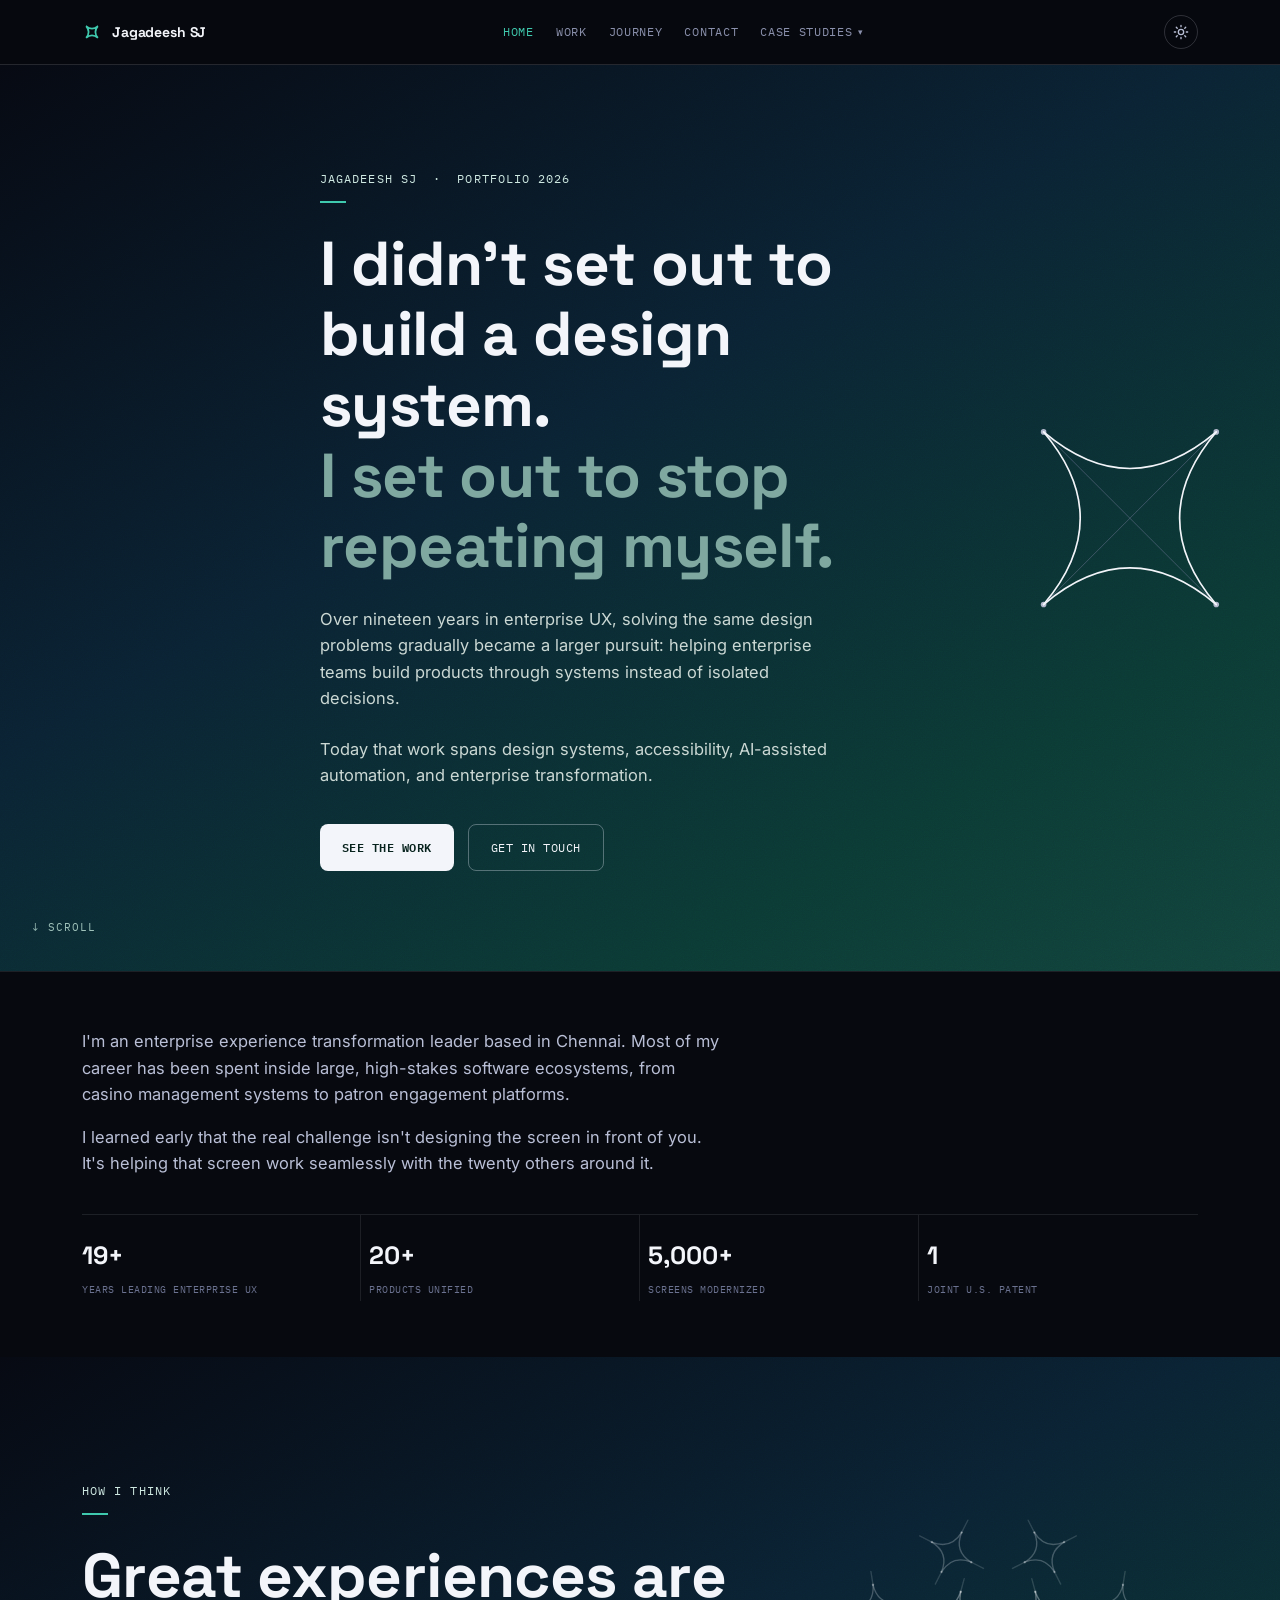
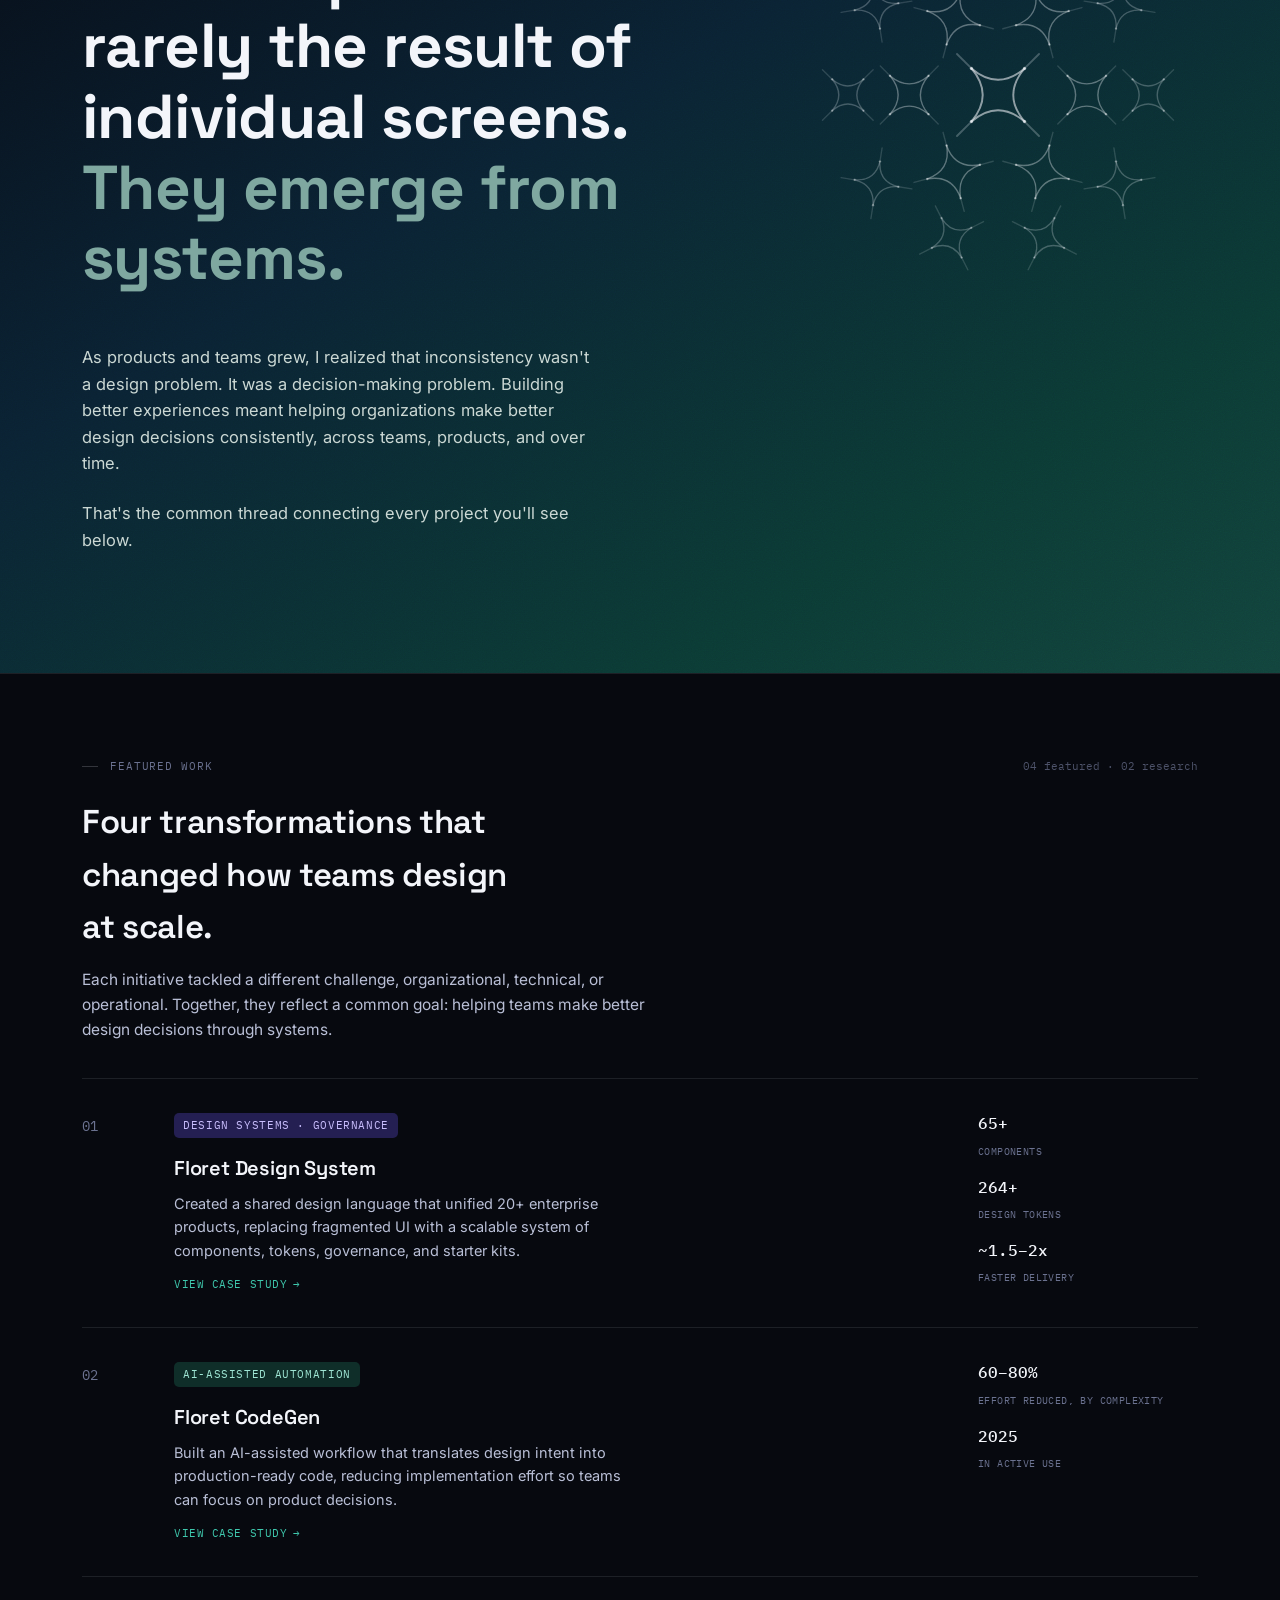
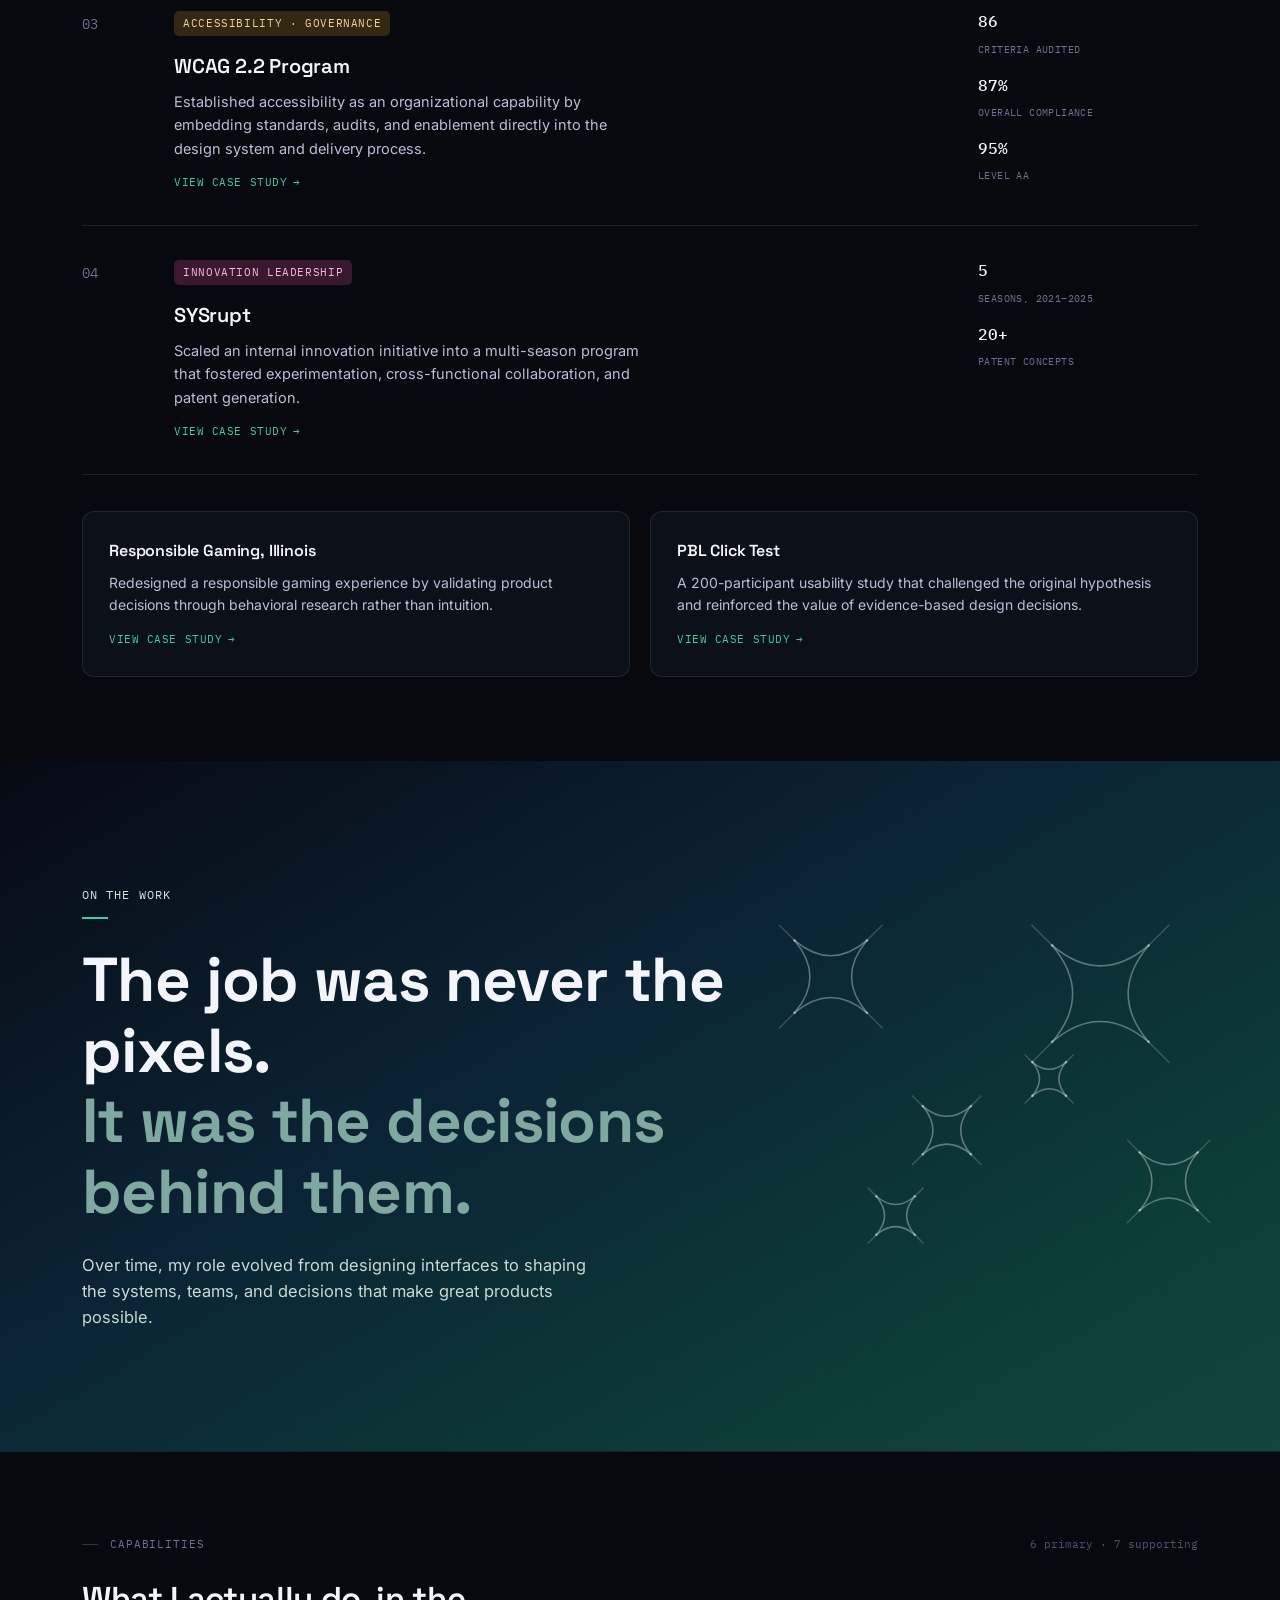
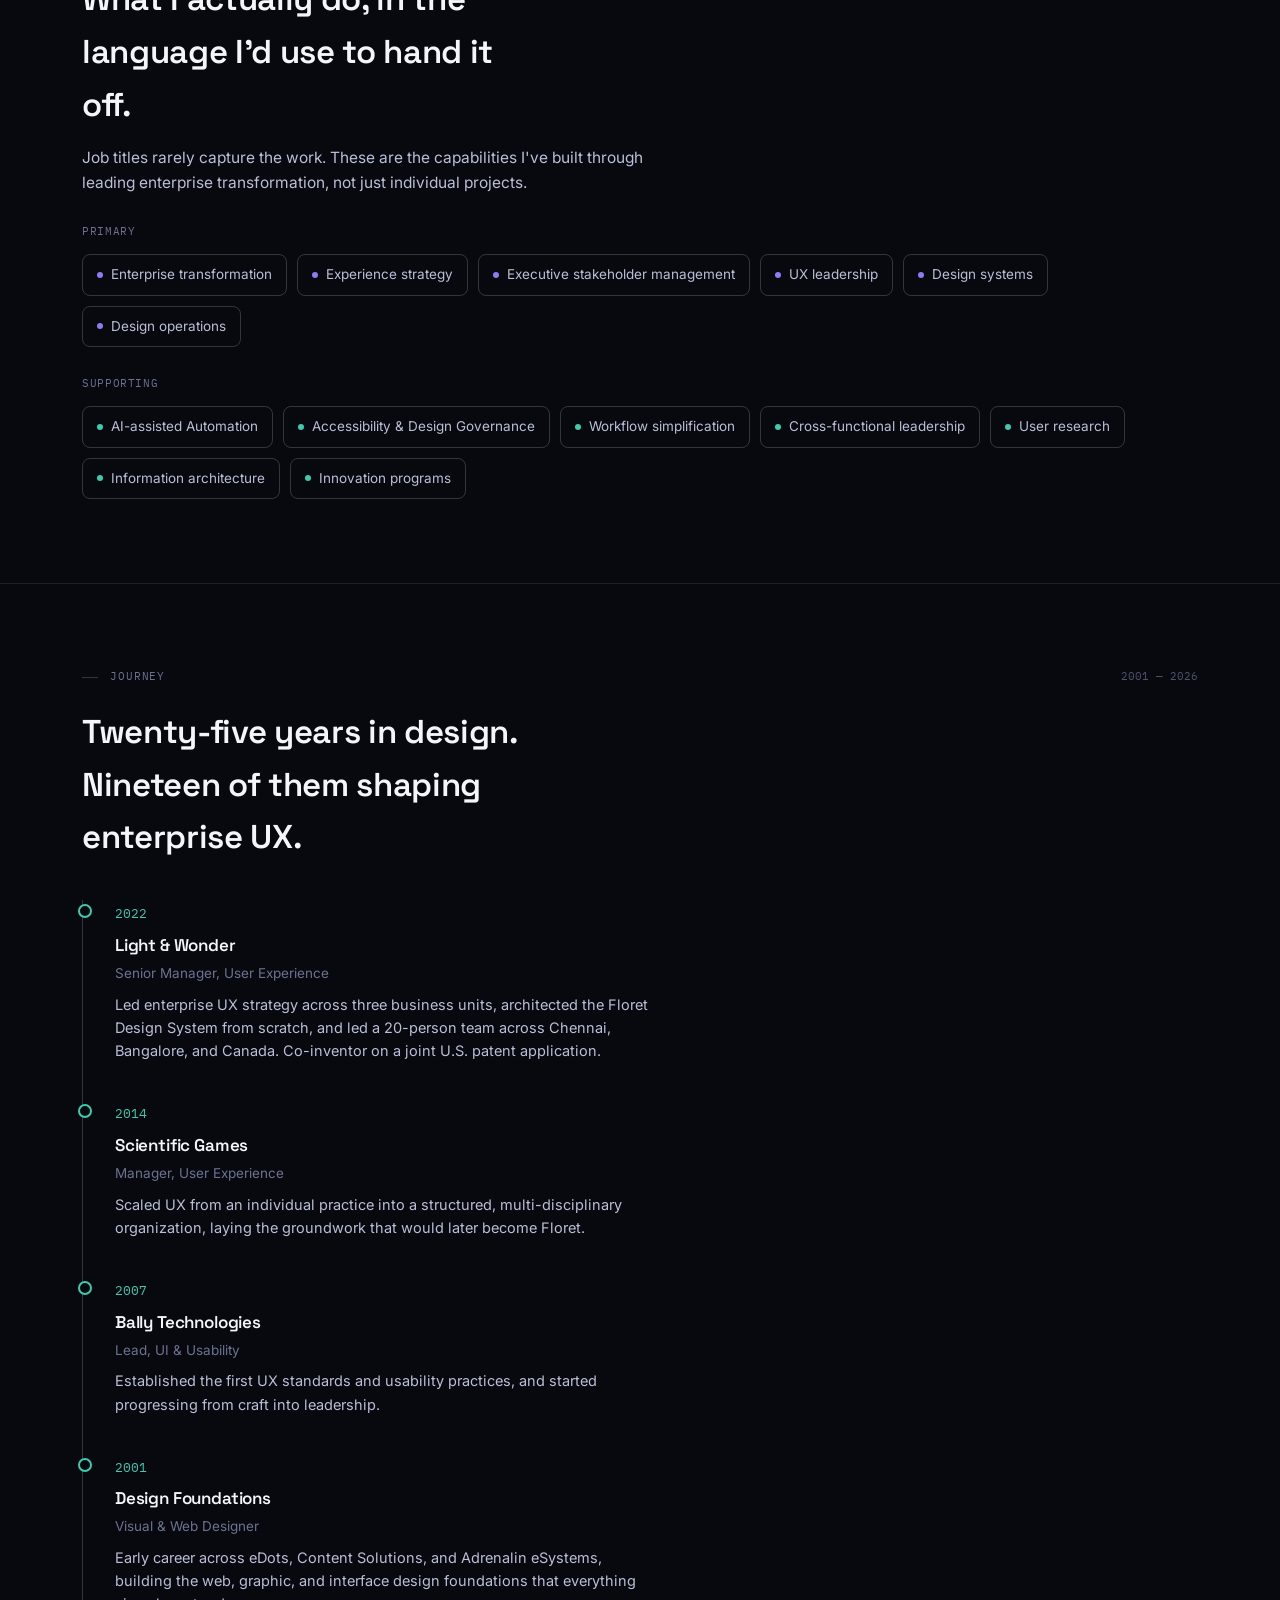
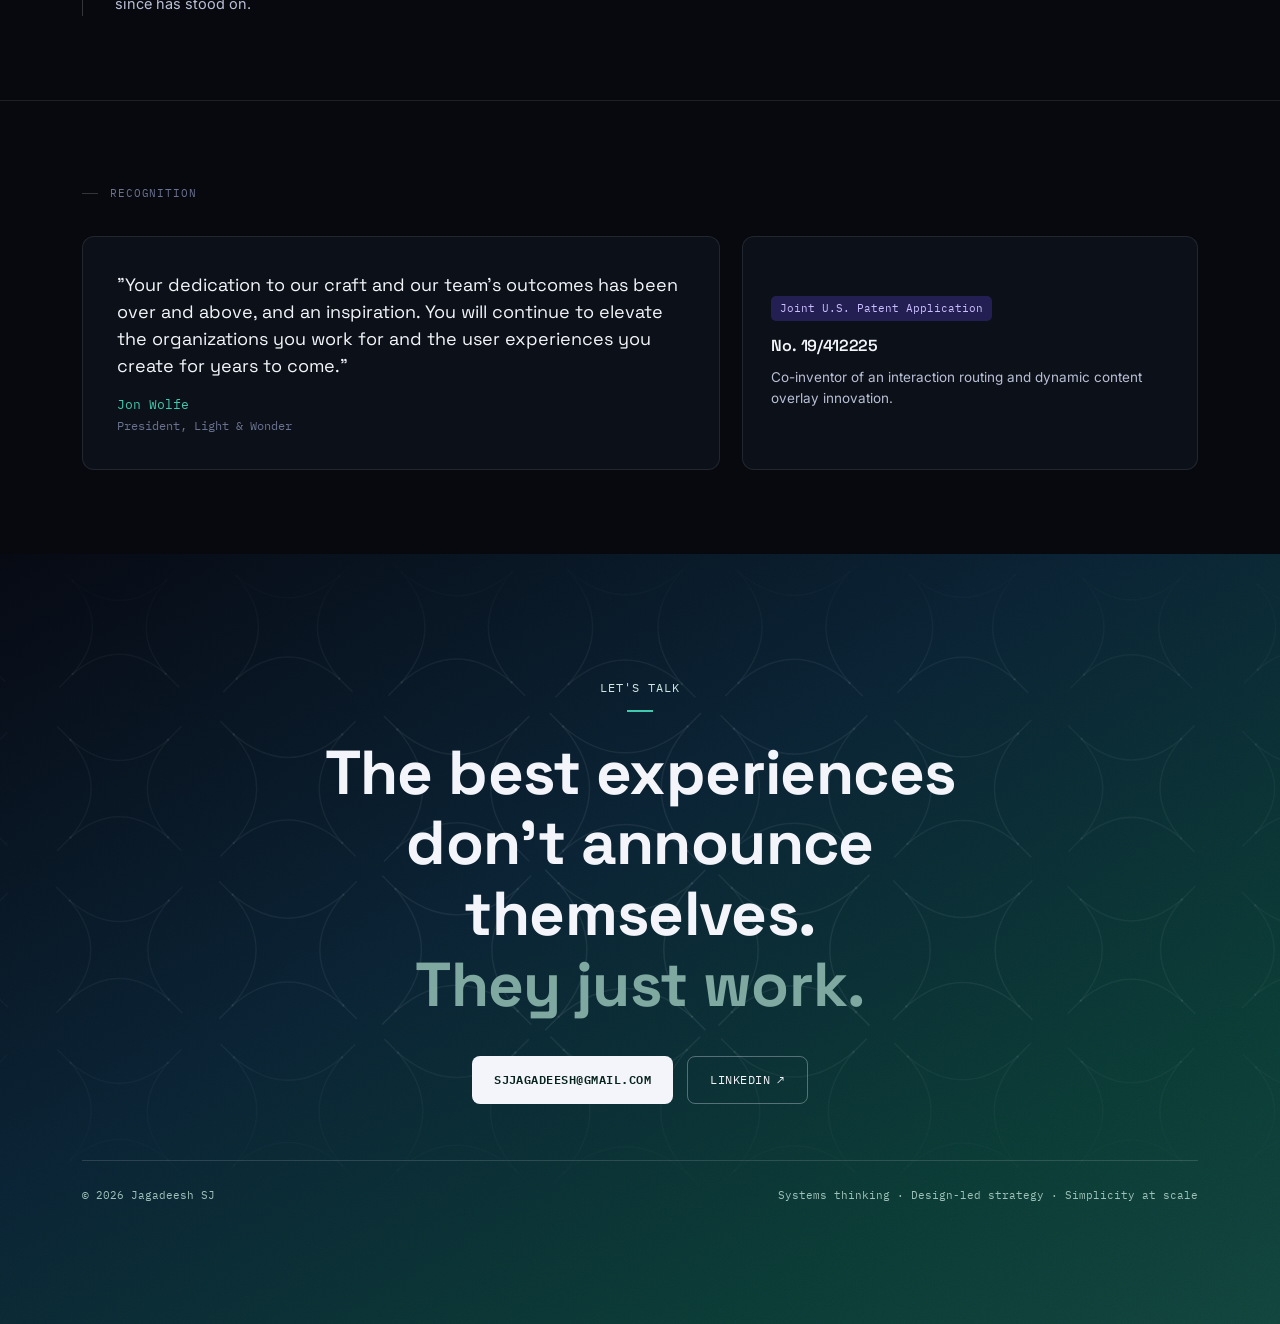
==== commit 840d21a2: "Add files via upload updated dual arc and the landing page, floret case study" ====
--- a/index.html
+++ b/index.html
@@ -3,7 +3,7 @@
 <head>
 <script>(function(){try{var t=localStorage.getItem('siteTheme');if(t==='light'||t==='dark'){document.documentElement.setAttribute('data-theme',t);}}catch(e){}})();</script>
 <meta charset="UTF-8">
-<link rel="icon" type="image/svg+xml" href="data:image/svg+xml,%3Csvg xmlns='http://www.w3.org/2000/svg' viewBox='0 0 100 100'%3E%3Crect width='100' height='100' rx='22' fill='%2307090F'/%3E%3Cg transform='translate(50,50) scale(0.32)'%3E%3Cpath d='M 0,-100 C 0,-62.51 62.51,0 100,0 C 62.51,0 0,62.51 0,100 C 0,62.51 -62.51,0 -100,0 C -62.51,0 0,-62.51 0,-100 Z' fill='none' stroke='%233FC9AE' stroke-width='20'/%3E%3C/g%3E%3C/svg%3E">
+<link rel="icon" type="image/svg+xml" href="data:image/svg+xml,%3Csvg xmlns='http://www.w3.org/2000/svg' viewBox='0 0 100 100'%3E%3Crect width='100' height='100' rx='22' fill='%2307090F'/%3E%3Cg transform='translate(50,50) scale(0.32)'%3E%3Cpath d='M 70.71,70.71 Q 0,10.71 -70.71,70.71 Q -10.71,0 -70.71,-70.71 Q 0,-10.71 70.71,-70.71 Q 10.71,0 70.71,70.71 Z' fill='none' stroke='%233FC9AE' stroke-width='20'/%3E%3C/g%3E%3C/svg%3E">
 <meta name="viewport" content="width=device-width, initial-scale=1.0">
 <title>Jagadeesh SJ, Enterprise Experience Transformation Leader</title>
 <link rel="preconnect" href="https://fonts.googleapis.com">
@@ -314,7 +314,7 @@
   <div class="hero-motif" id="heroMotif" aria-hidden="true"><svg id="heroMotifSvg"></svg></div>
   <div class="static-mark hero-static-mark" aria-hidden="true">
     <svg viewBox="-120 -120 240 240" xmlns="http://www.w3.org/2000/svg">
-      <path d="M 0,-100 C 0,-62.51 62.51,0 100,0 C 62.51,0 0,62.51 0,100 C 0,62.51 -62.51,0 -100,0 C -62.51,0 0,-62.51 0,-100 Z"
+      <path d="M 70.71,70.71 Q 0,10.71 -70.71,70.71 Q -10.71,0 -70.71,-70.71 Q 0,-10.71 70.71,-70.71 Q 10.71,0 70.71,70.71 Z"
             fill="none" stroke="#F3F5FA" stroke-width="1.4" stroke-opacity="0.9"/>
     </svg>
   </div>
--- a/nav.css
+++ b/nav.css
@@ -16,7 +16,7 @@
   display:flex; align-items:center; justify-content:space-between; height:64px; gap:24px;
 }
 .site-brand{ display:flex; align-items:center; gap:10px; flex-shrink:0; }
-.site-brand-dot{ width:8px; height:8px; border-radius:50%; background:#3FC9AE; box-shadow:0 0 0 3px rgba(63,201,174,0.22); }
+.site-brand-mark{ width:20px; height:20px; flex-shrink:0; display:block; }
 .site-brand-name{ font-family:'Space Grotesk',sans-serif; font-weight:700; font-size:14px; color:#F3F5FA; letter-spacing:-0.01em; }
 
 .site-navlinks{ display:flex; align-items:center; gap:22px; }
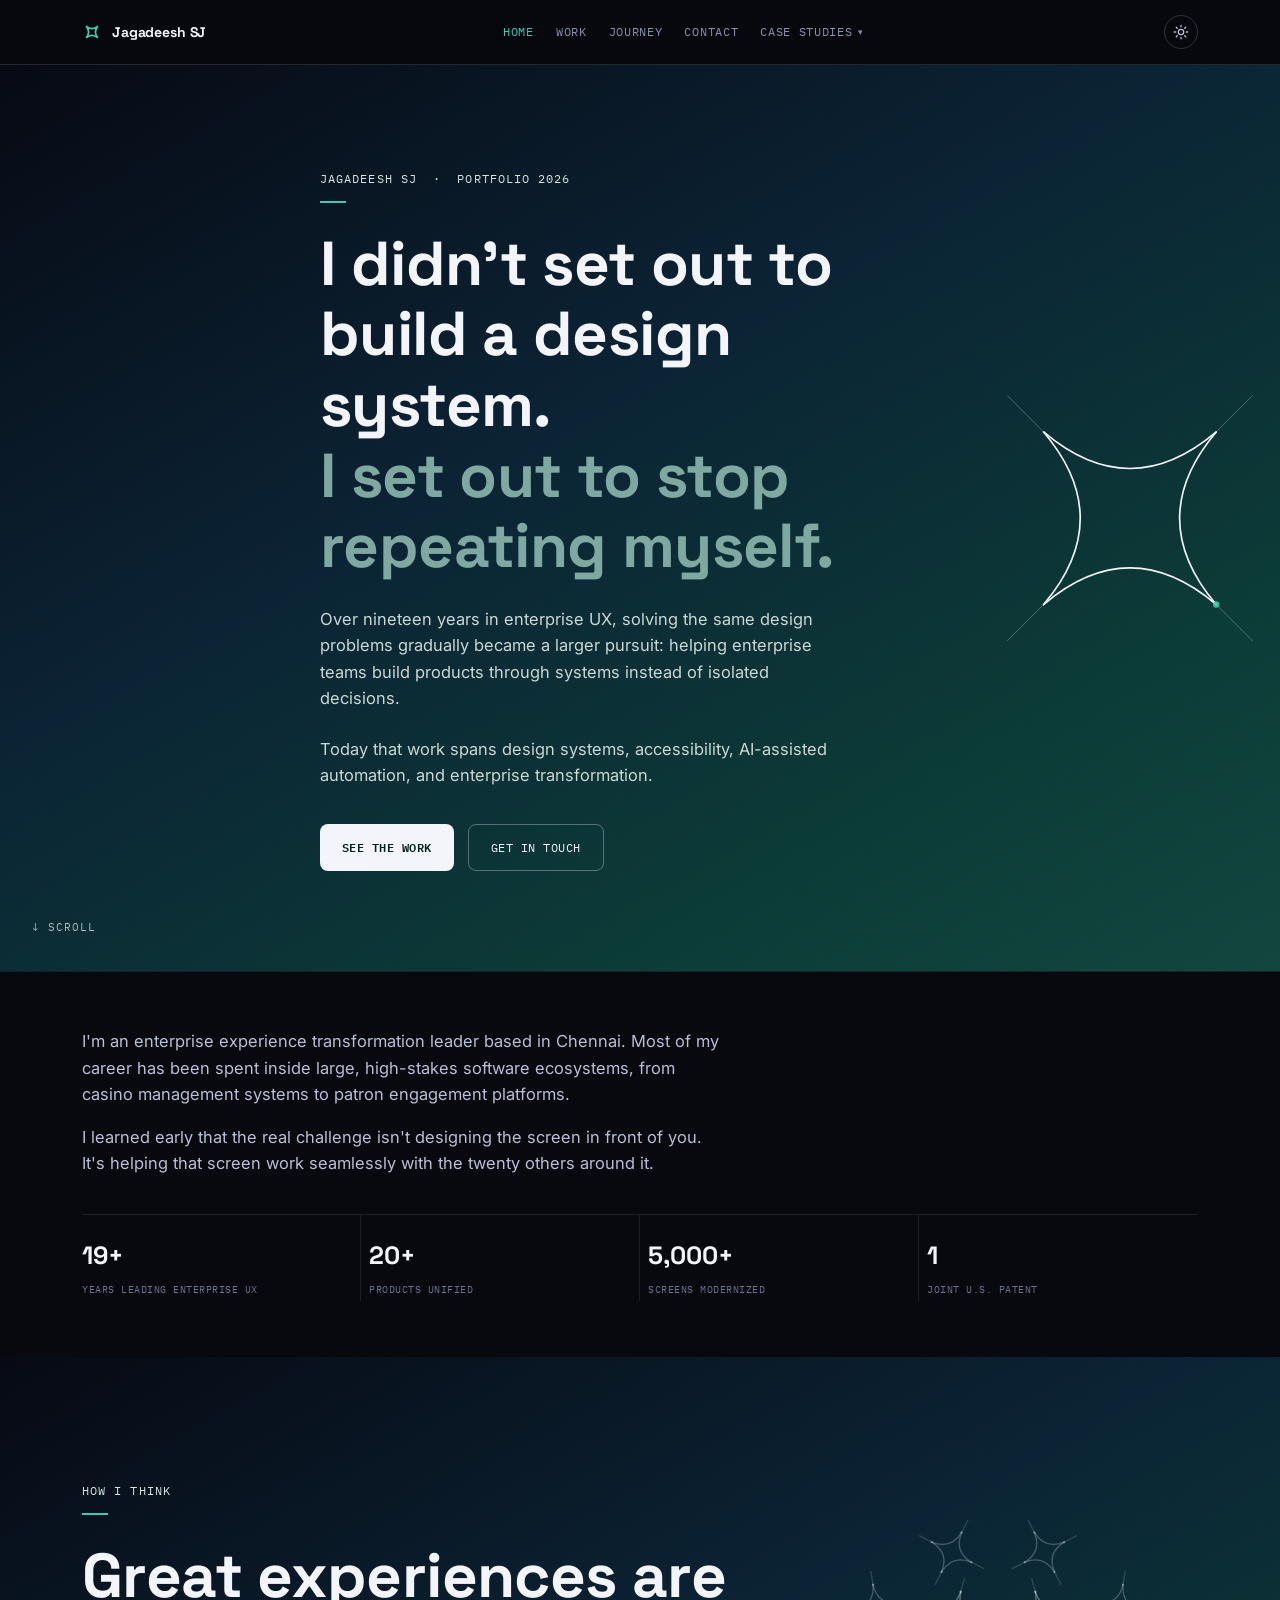
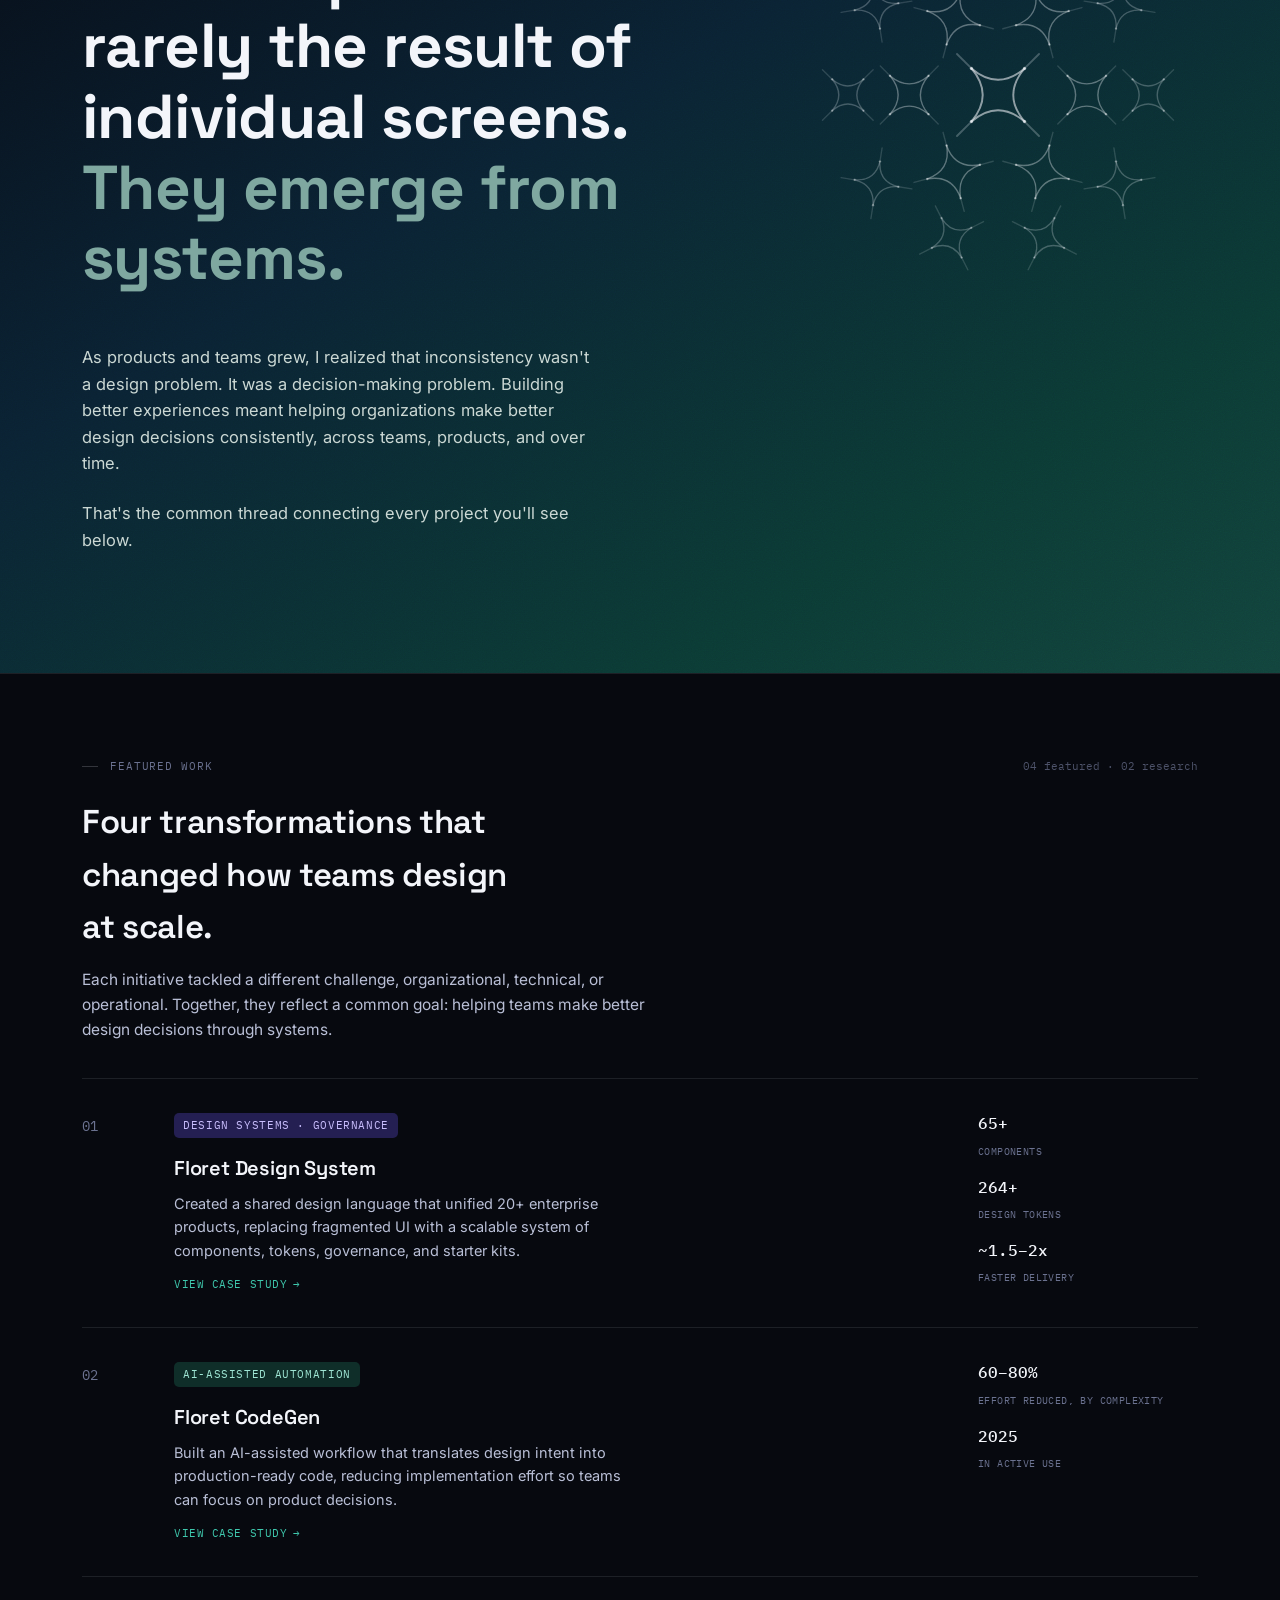
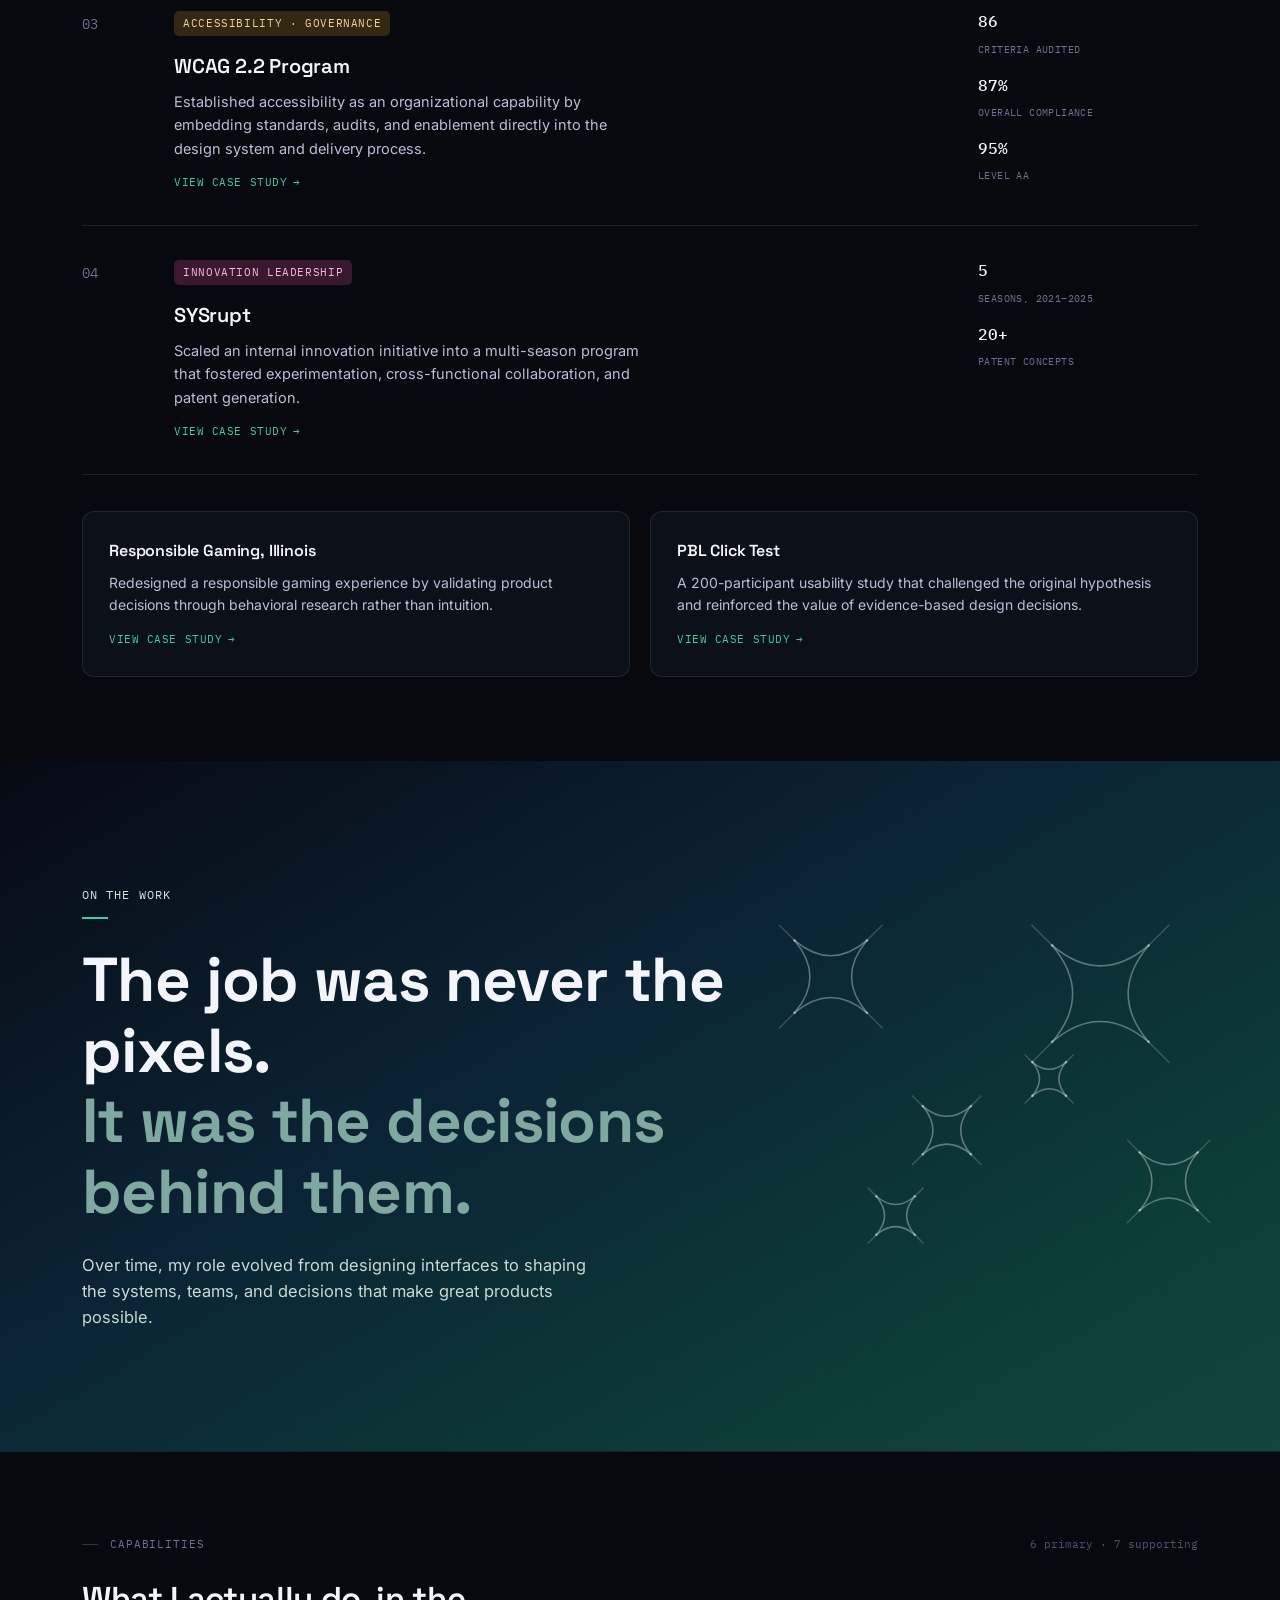
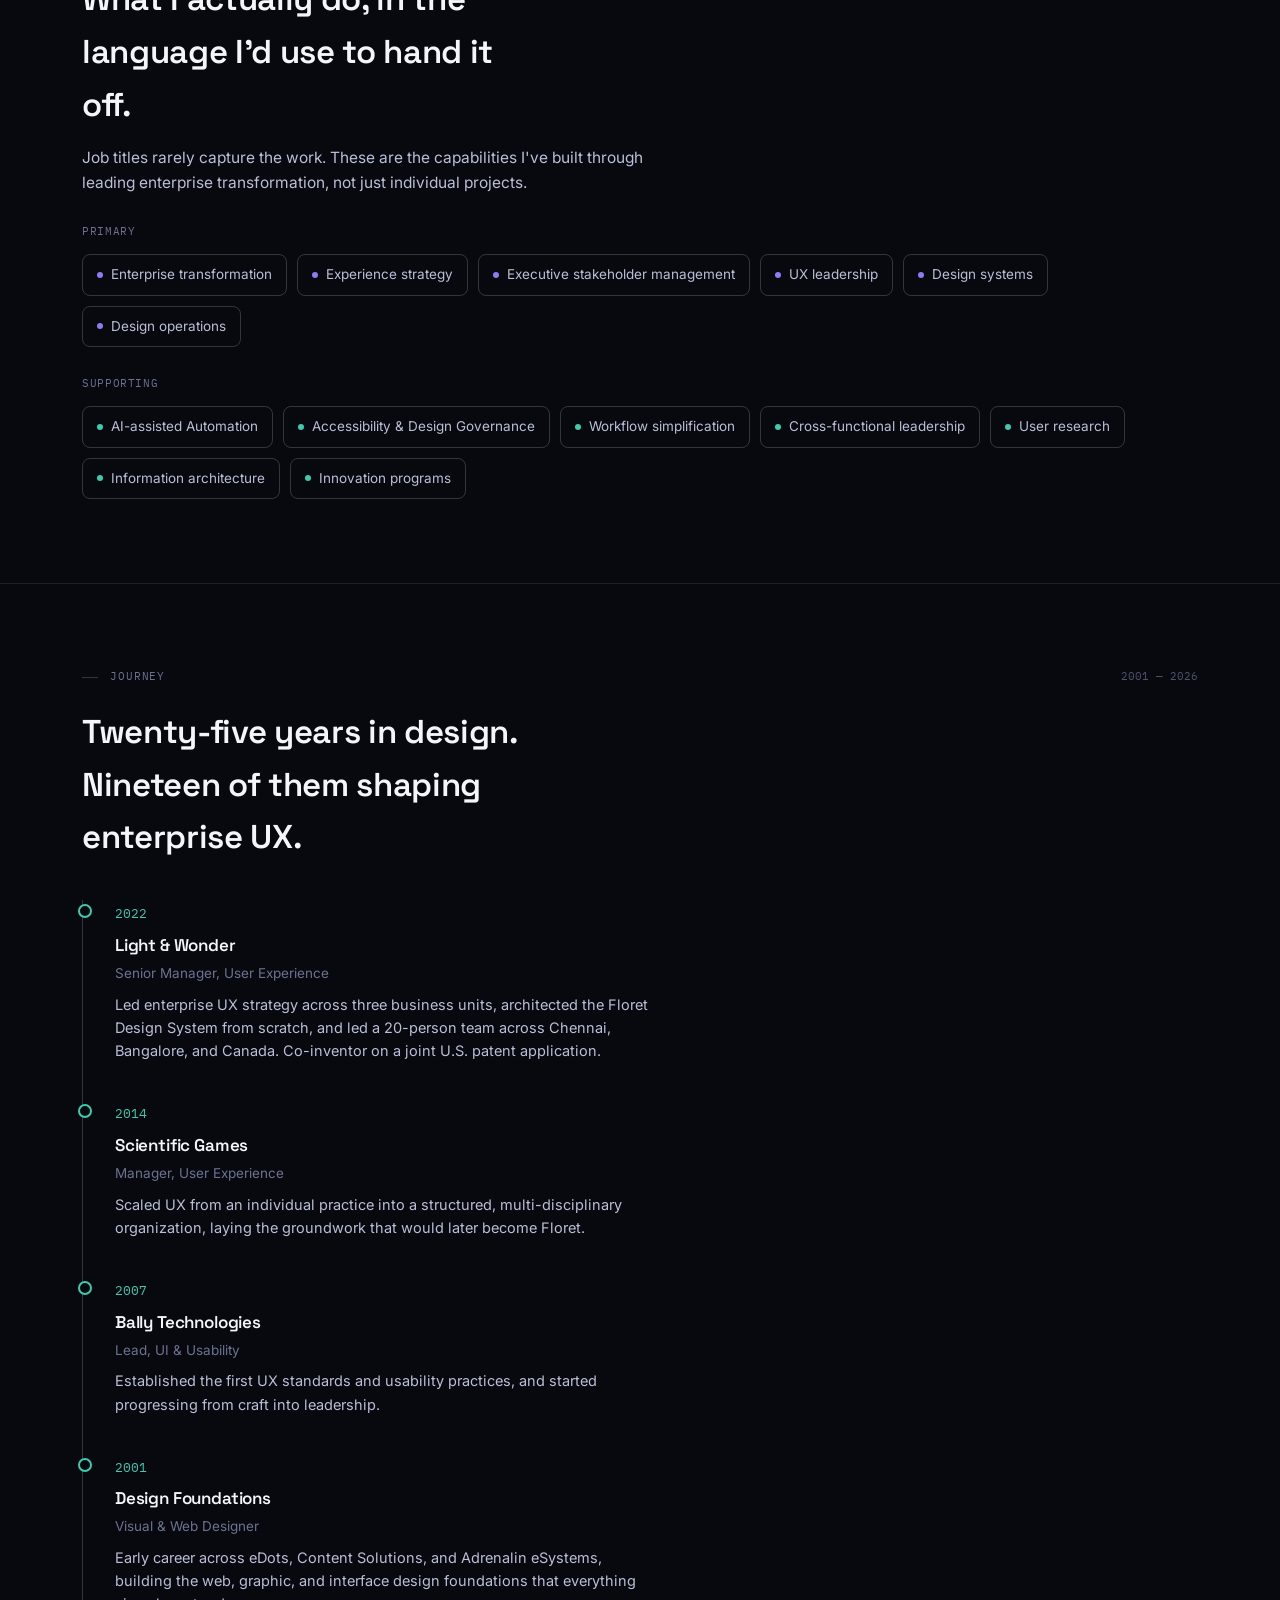
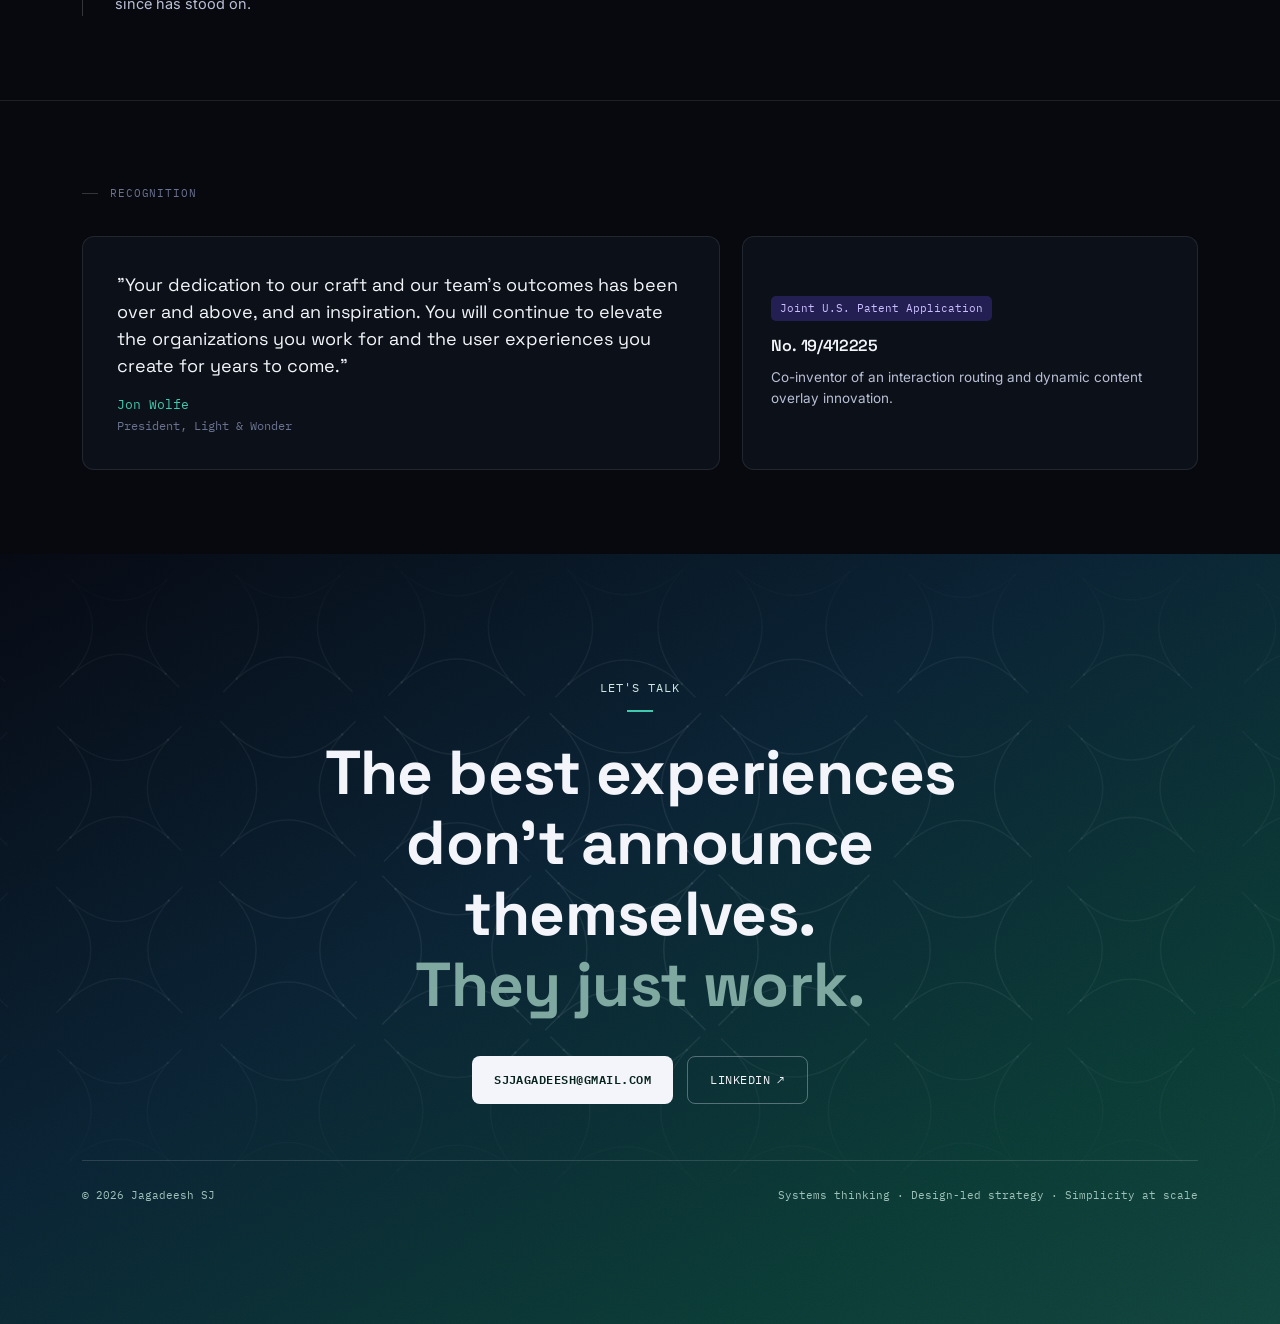
==== commit 859c1ebb: "Fix Case Studies nav dropdown reliability - Cache-bust nav.css/nav.js (?v=2) across every page so a " ====
--- a/index.html
+++ b/index.html
@@ -8,8 +8,8 @@
 <title>Jagadeesh SJ, Enterprise Experience Transformation Leader</title>
 <link rel="preconnect" href="https://fonts.googleapis.com">
 <link href="https://fonts.googleapis.com/css2?family=Space+Grotesk:wght@500;600;700&family=Inter:wght@400;500;600&family=IBM+Plex+Mono:wght@400;500&display=swap" rel="stylesheet">
-<link rel="stylesheet" href="nav.css">
-<script src="nav.js" defer></script>
+<link rel="stylesheet" href="nav.css?v=2">
+<script src="nav.js?v=2" defer></script>
 <style>
   :root{
     --ink:#07090F;
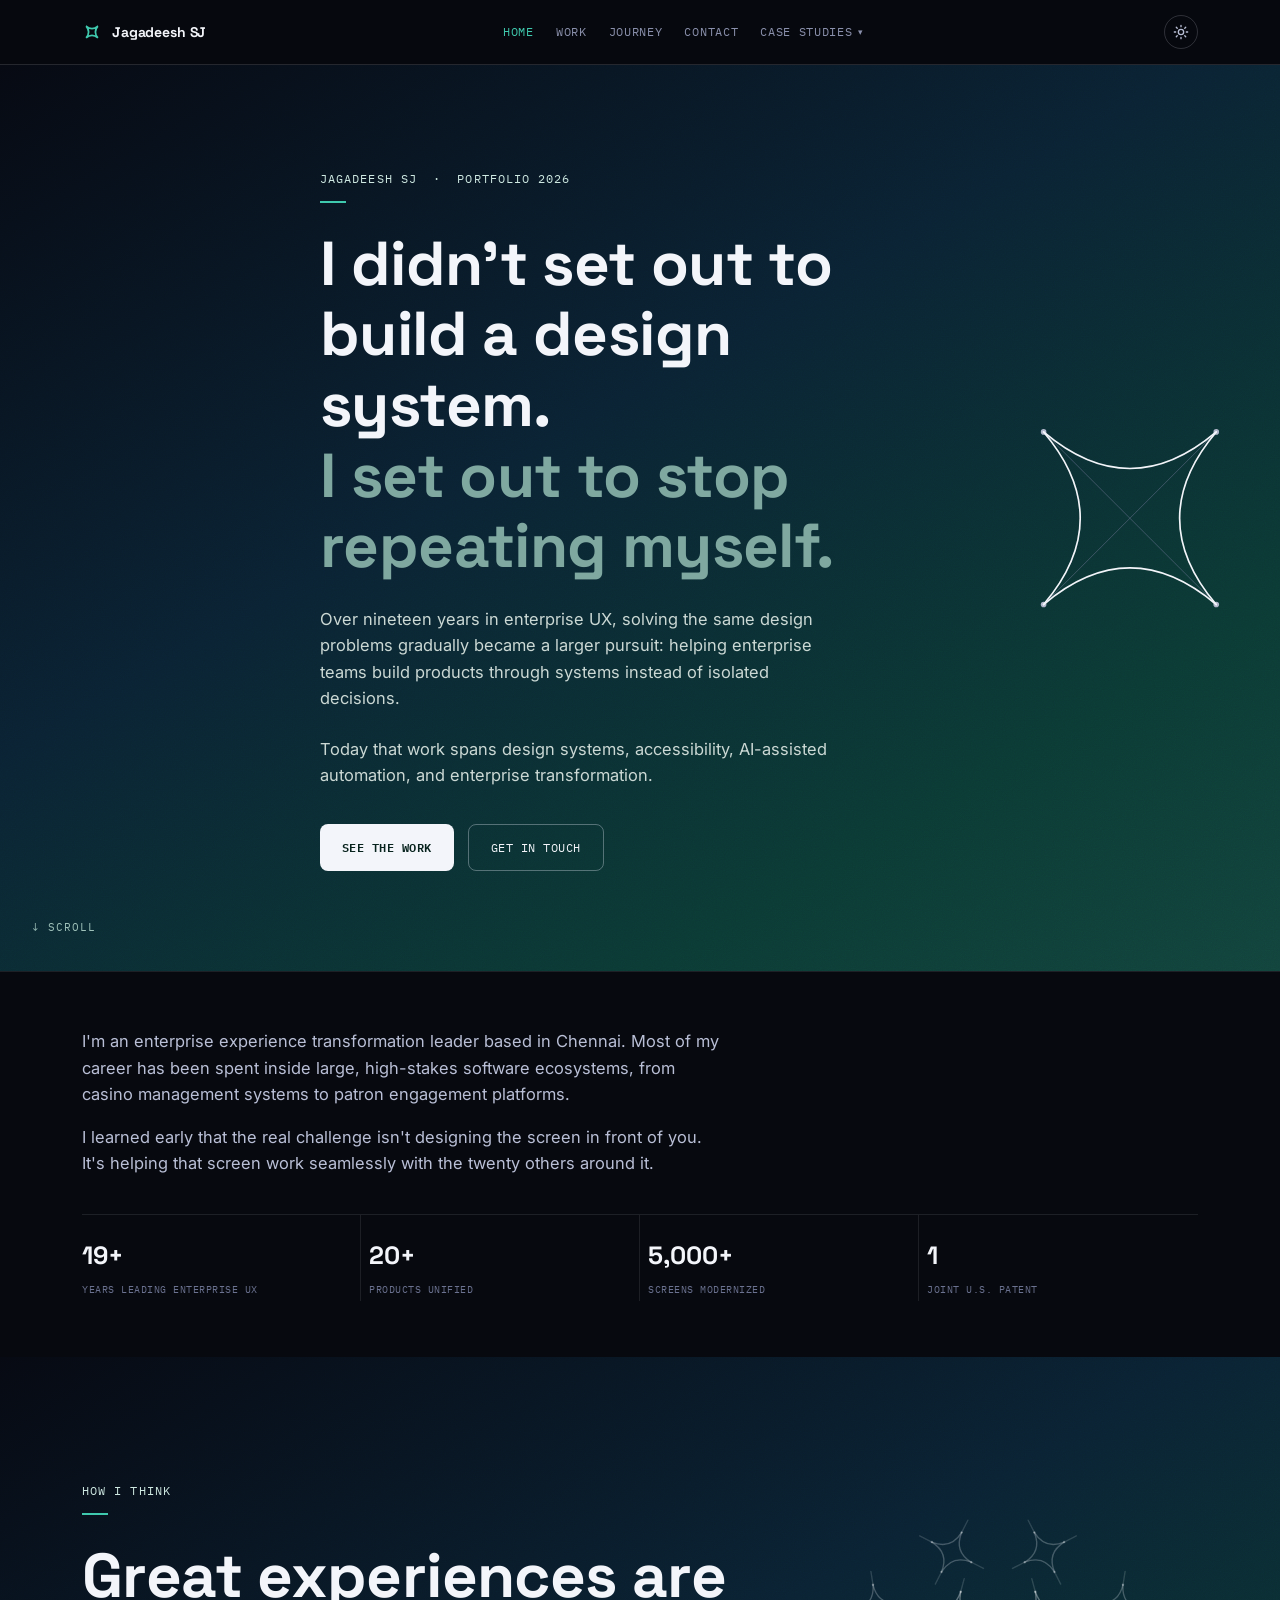
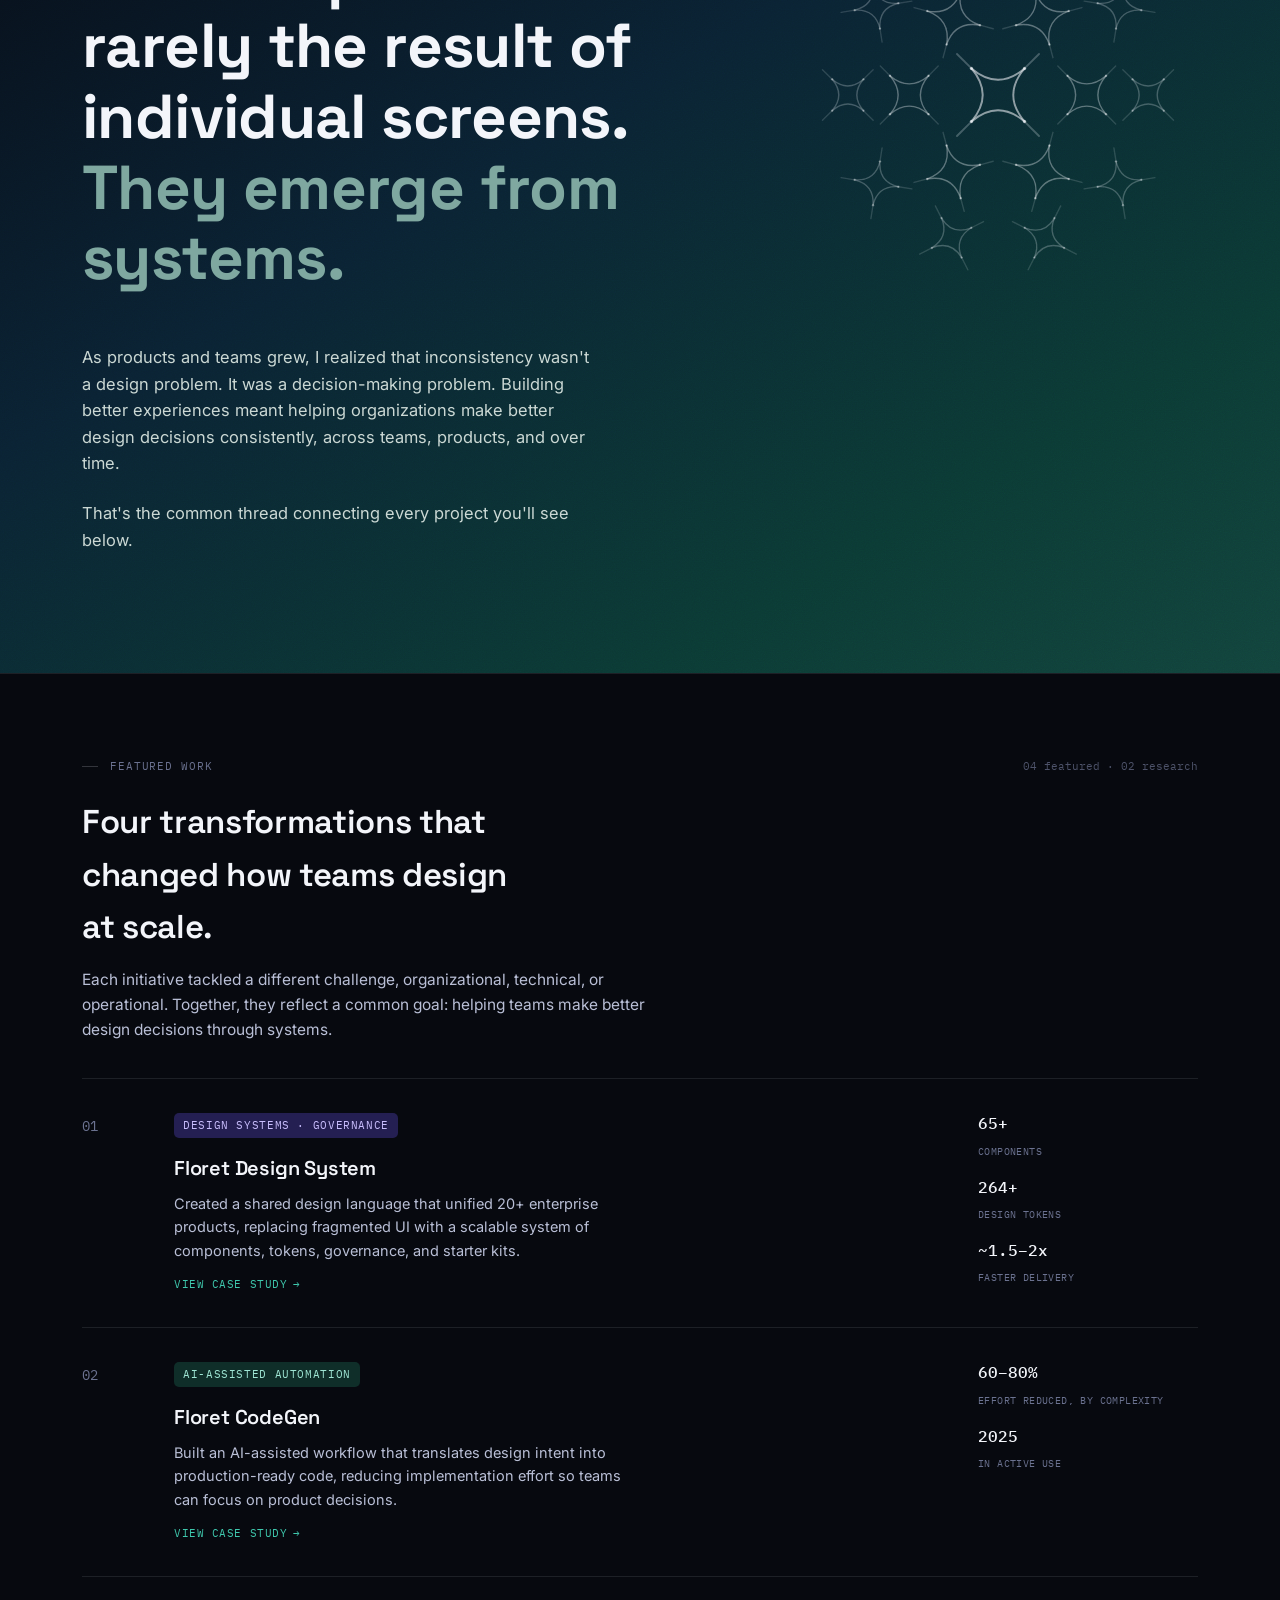
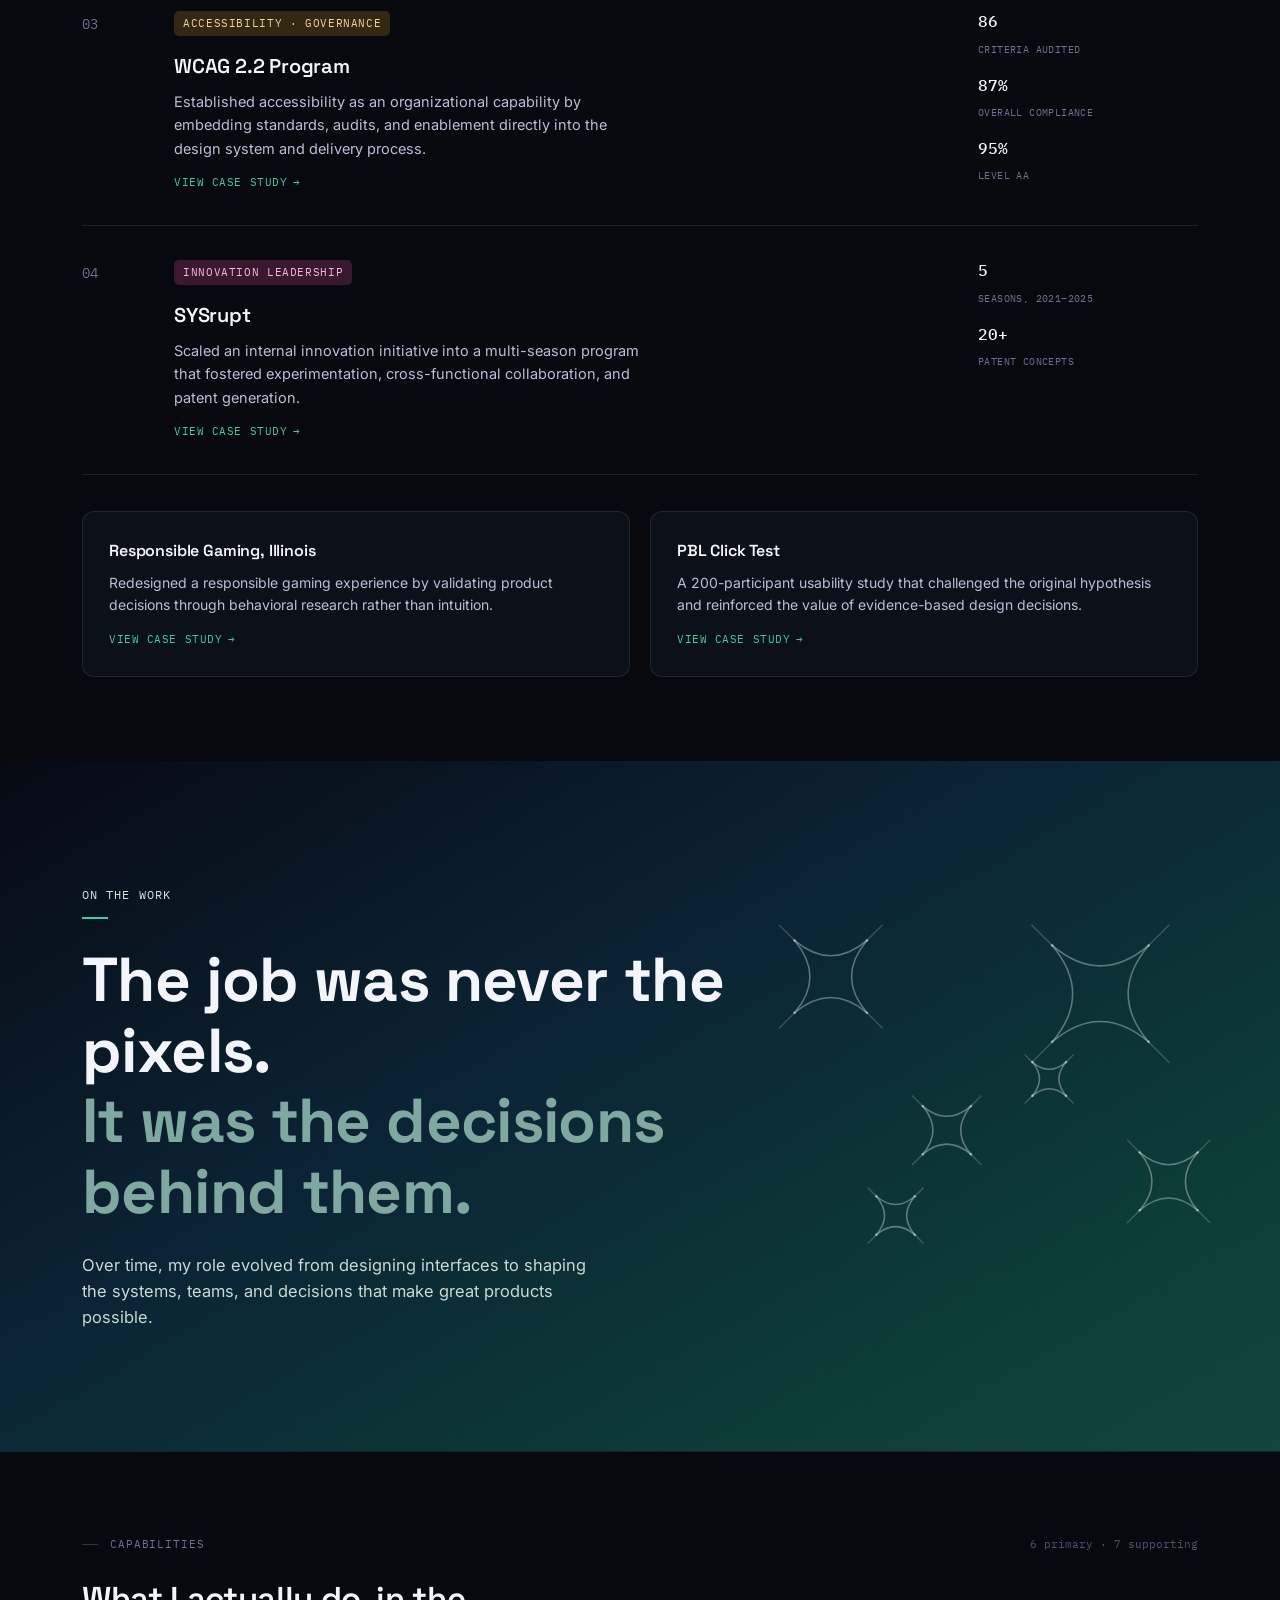
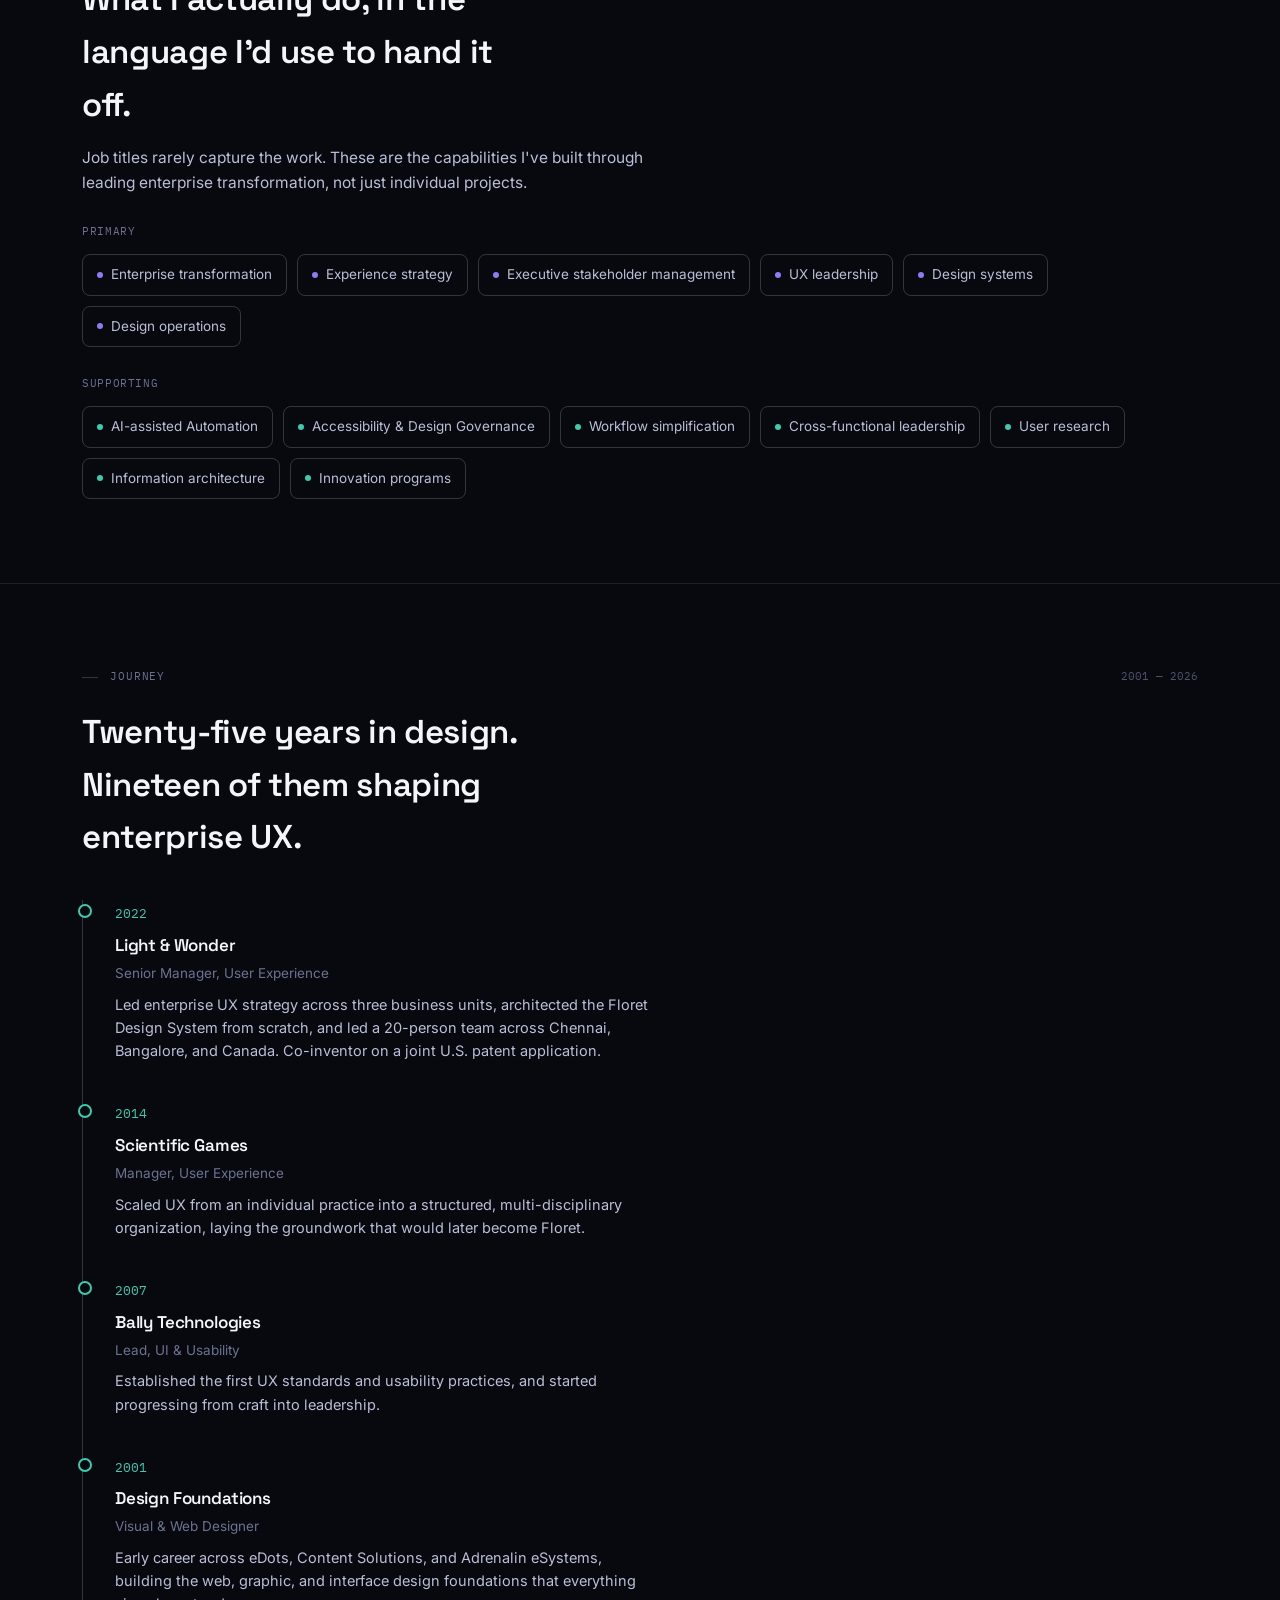
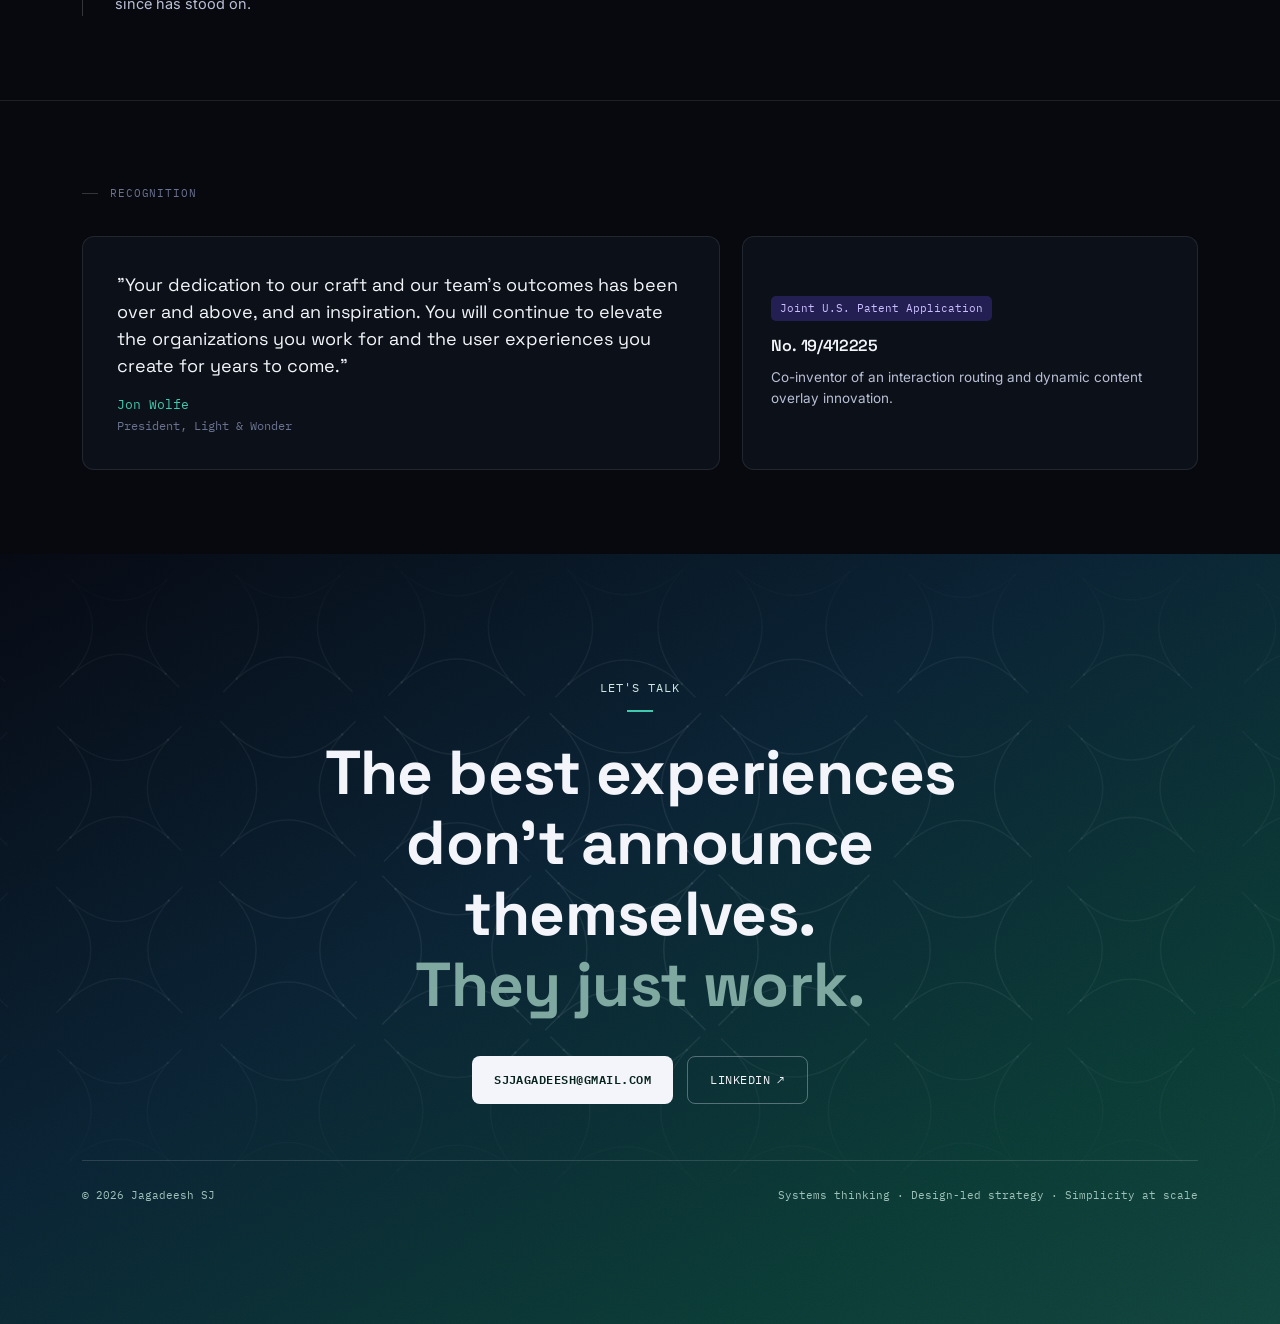
==== commit 886dbbd9: "Add Google Analytics (GA4) to portfolio and case study pages Adds the gtag.js snippet (G-6GDXJ82PP9)" ====
--- a/index.html
+++ b/index.html
@@ -306,6 +306,14 @@
     body, .page, .work-row, .research-card, .chip, .recog-quote, .patent-card{ transition:none !important; }
   }
 </style>
+<!-- Google Analytics (GA4) -->
+<script async src="https://www.googletagmanager.com/gtag/js?id=G-6GDXJ82PP9"></script>
+<script>
+  window.dataLayer = window.dataLayer || [];
+  function gtag(){dataLayer.push(arguments);}
+  gtag('js', new Date());
+  gtag('config', 'G-6GDXJ82PP9');
+</script>
 </head>
 <body>
 
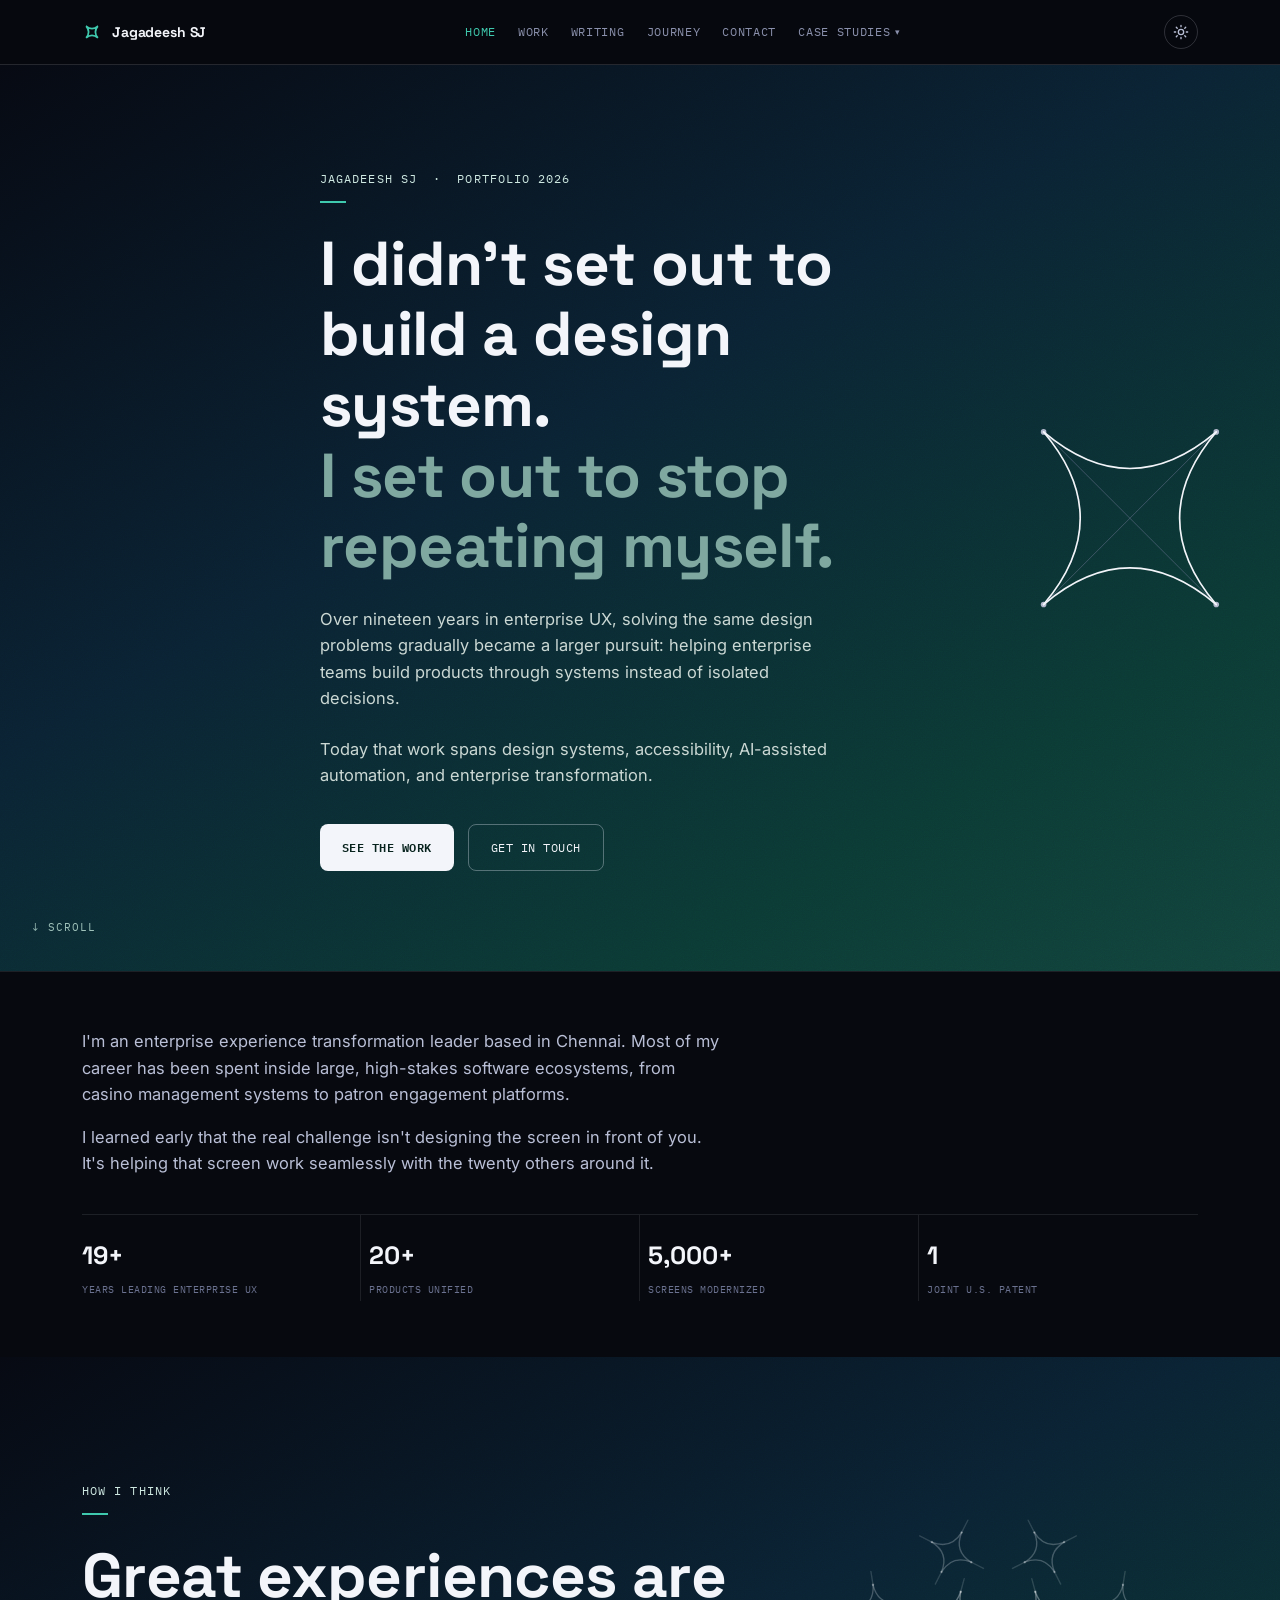
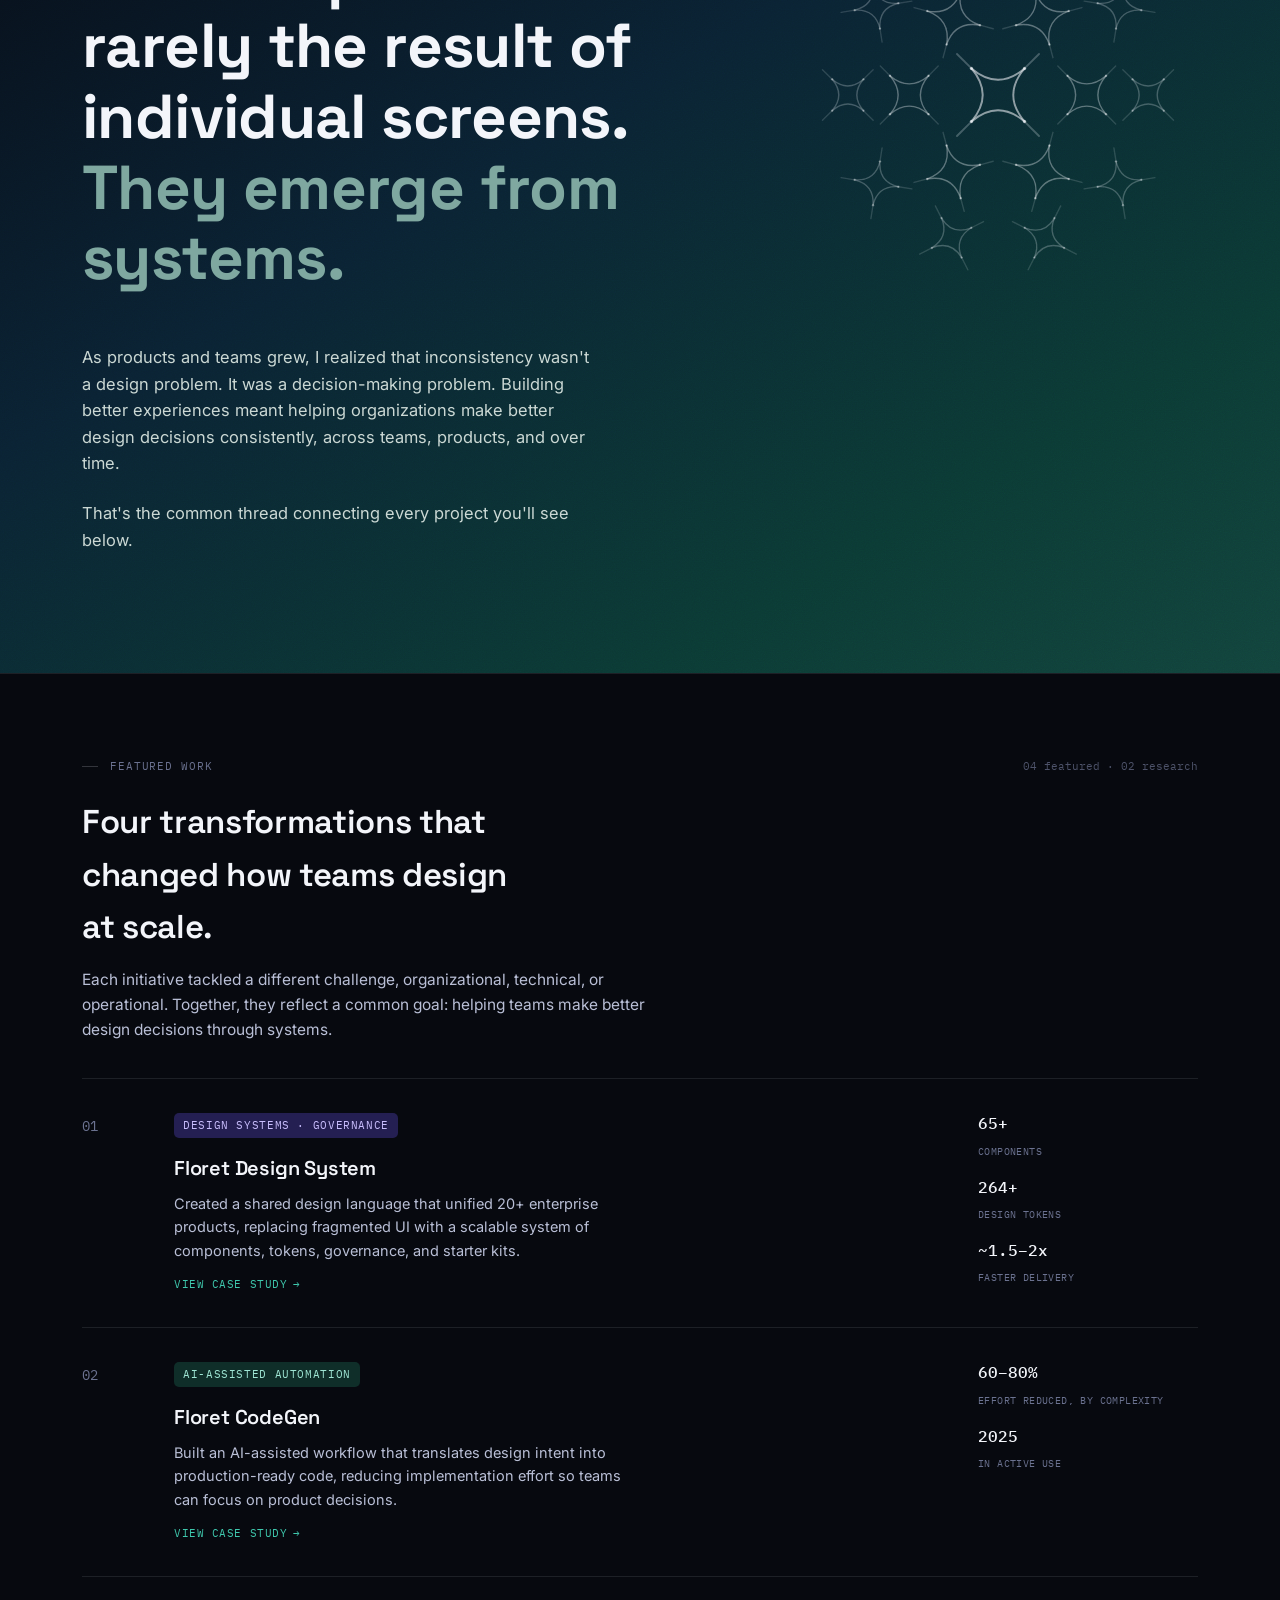
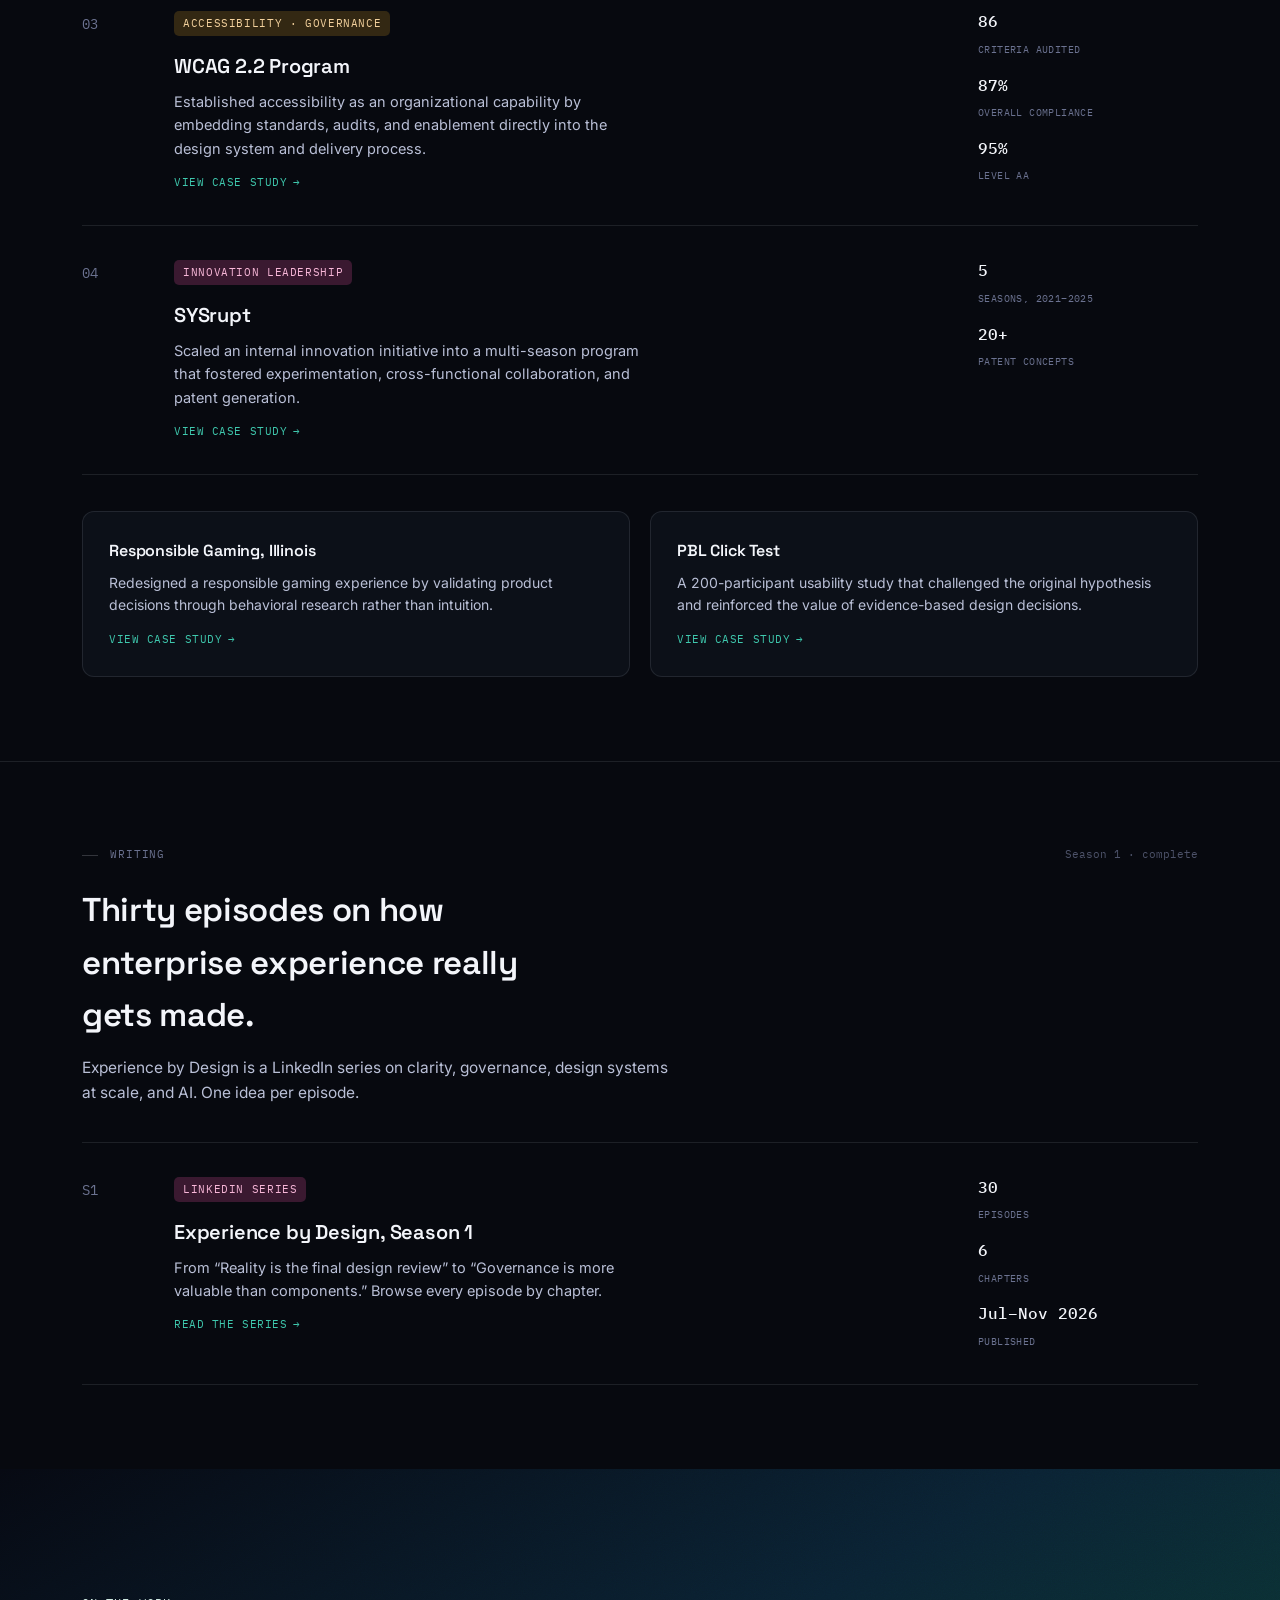
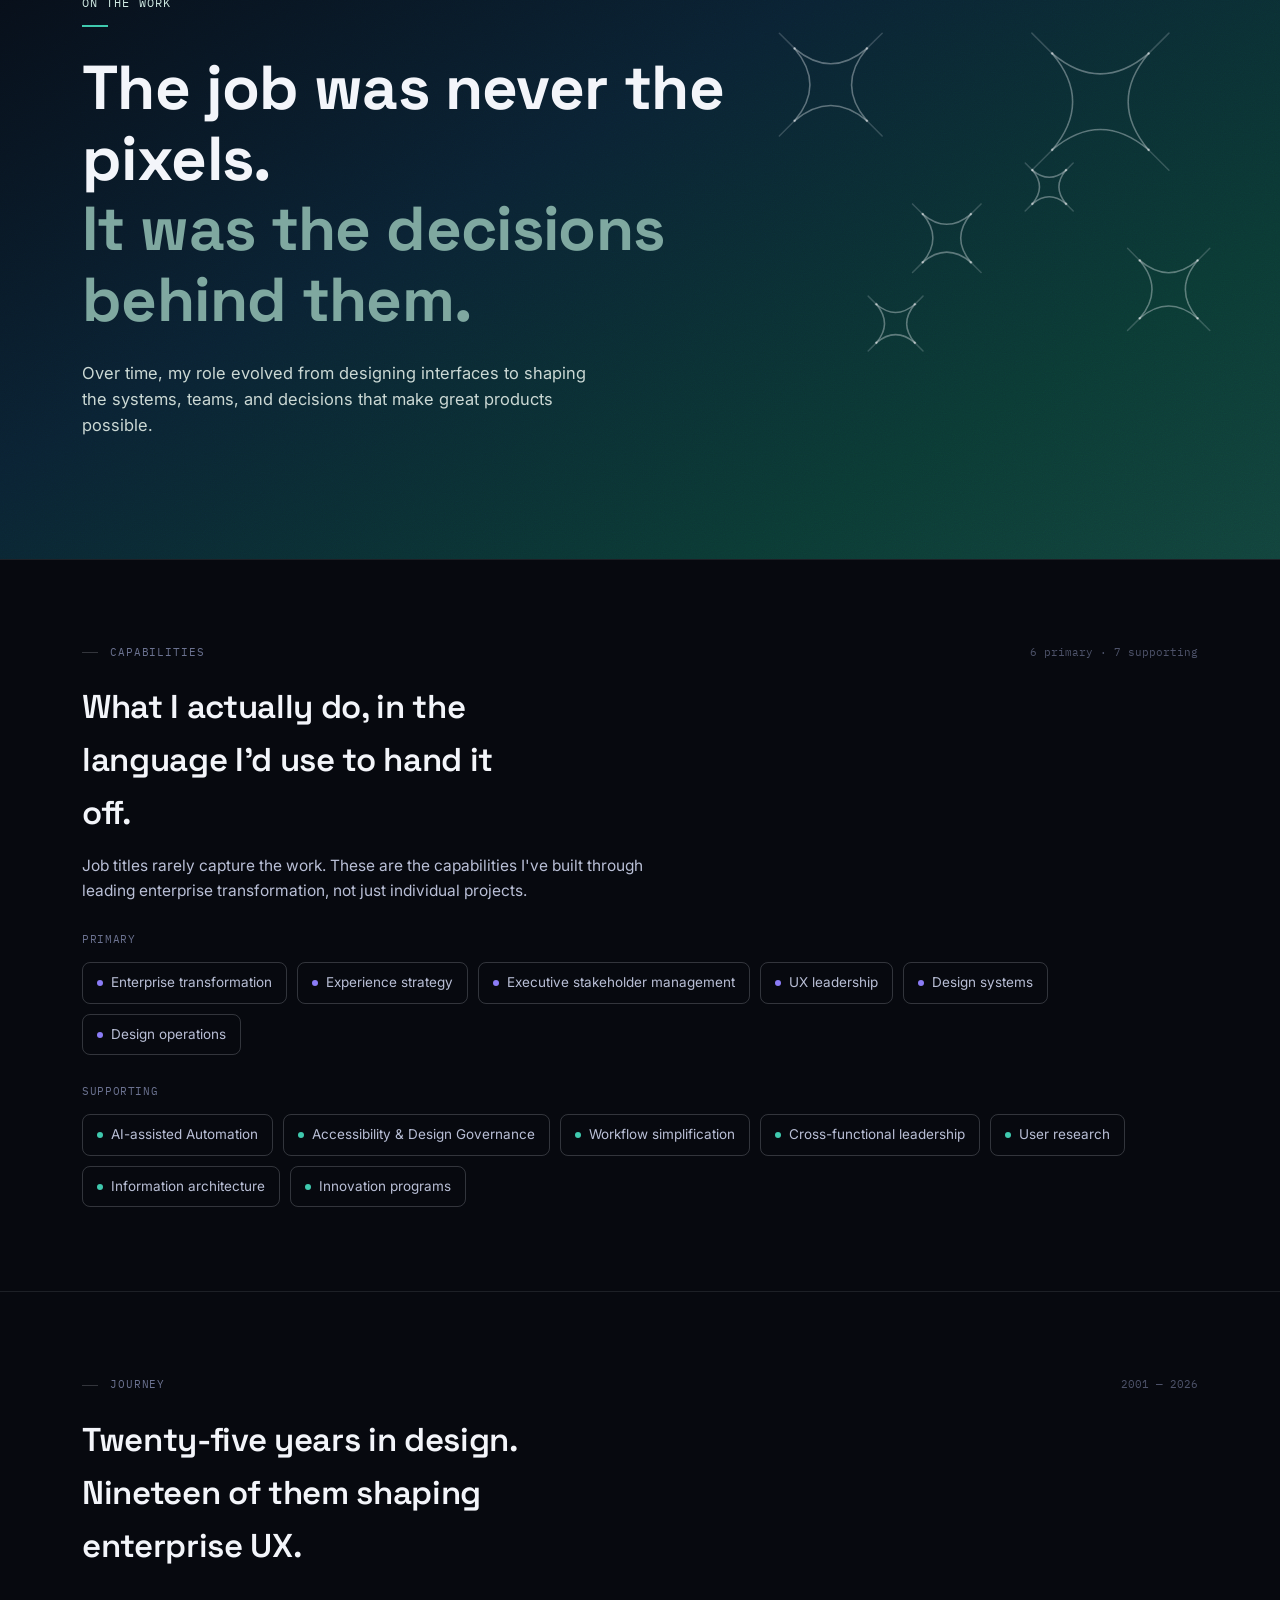
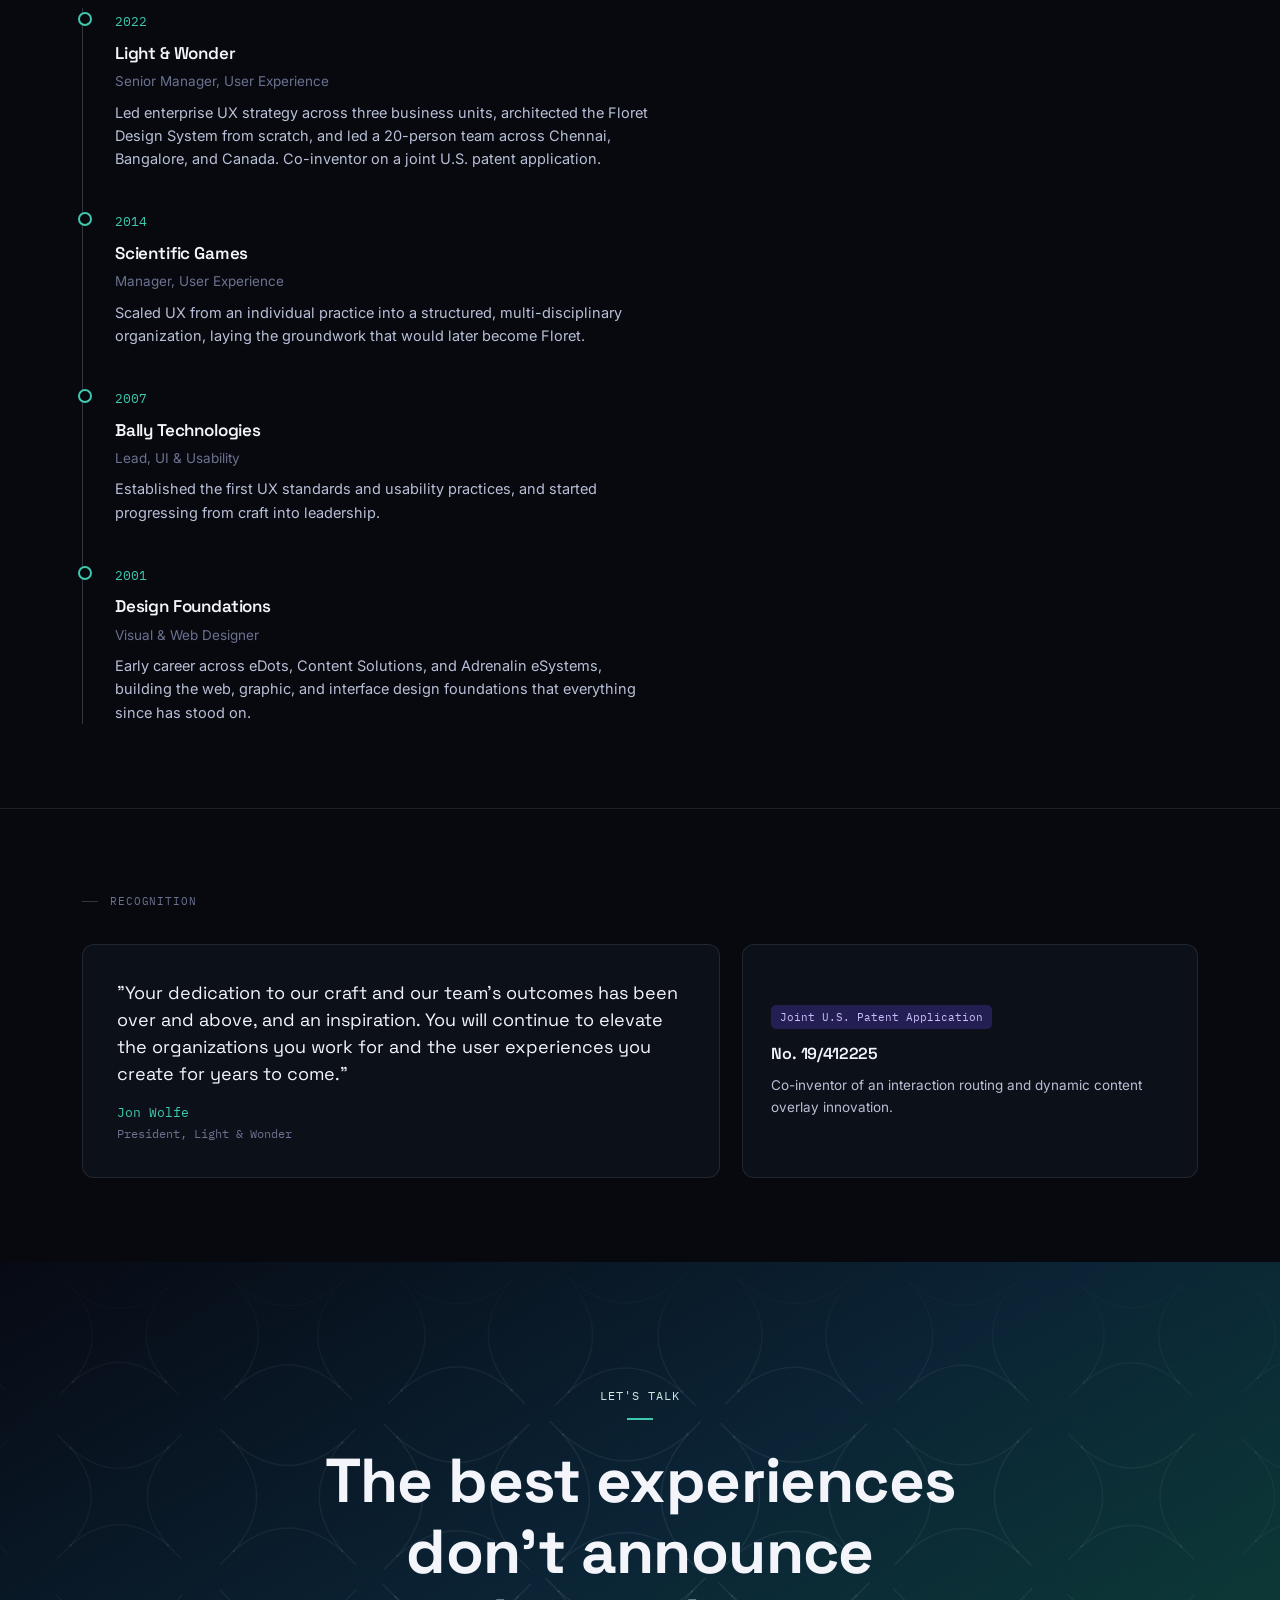
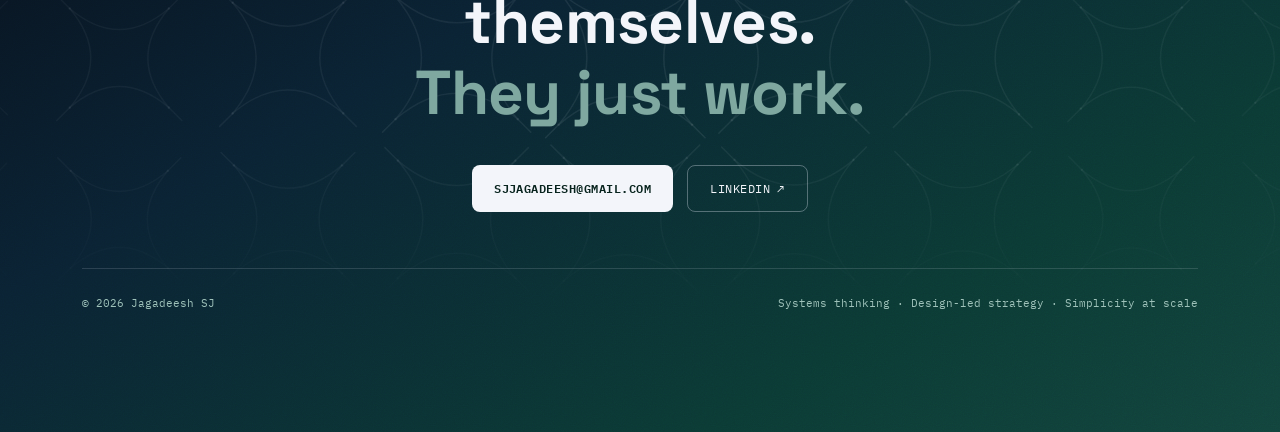
==== commit 2f58f5a0: "Add Experience by Design Season 1 page, homepage teaser, Writing nav link, and screen playground Co-" ====
--- a/index.html
+++ b/index.html
@@ -454,6 +454,30 @@
 </section>
 
 <!-- ============ MID-TRANSITION COVER ============ -->
+<section class="page" id="writing">
+  <div class="wrap">
+    <div class="kicker"><span class="kicker-line"></span><span class="kicker-label">Writing</span><span class="kicker-meta">Season 1 · complete</span></div>
+    <h2 class="page-title">Thirty episodes on how enterprise experience really gets made.</h2>
+    <p class="page-lede">Experience by Design is a LinkedIn series on clarity, governance, design systems at scale, and AI. One idea per episode.</p>
+    <div class="work-list">
+      <a href="experience-by-design.html" class="work-row">
+        <span class="work-num">S1</span>
+        <div class="work-body">
+          <span class="tag tag-magenta">LinkedIn Series</span>
+          <h3>Experience by Design, Season 1</h3>
+          <p>From &ldquo;Reality is the final design review&rdquo; to &ldquo;Governance is more valuable than components.&rdquo; Browse every episode by chapter.</p>
+          <span class="case-link">Read the series <span class="arrow">&rarr;</span></span>
+        </div>
+        <div class="work-metrics-col">
+          <div><span class="n">30</span><span class="l">Episodes</span></div>
+          <div><span class="n">6</span><span class="l">Chapters</span></div>
+          <div><span class="n">Jul&ndash;Nov 2026</span><span class="l">Published</span></div>
+        </div>
+      </a>
+    </div>
+  </div>
+</section>
+
 <section class="cover short" id="midTransition">
   <svg class="cover-particles" viewBox="0 0 800 500" preserveAspectRatio="none" aria-hidden="true"><g id="particles-mid"></g></svg>
   <div class="static-tiled static-constellation" aria-hidden="true">
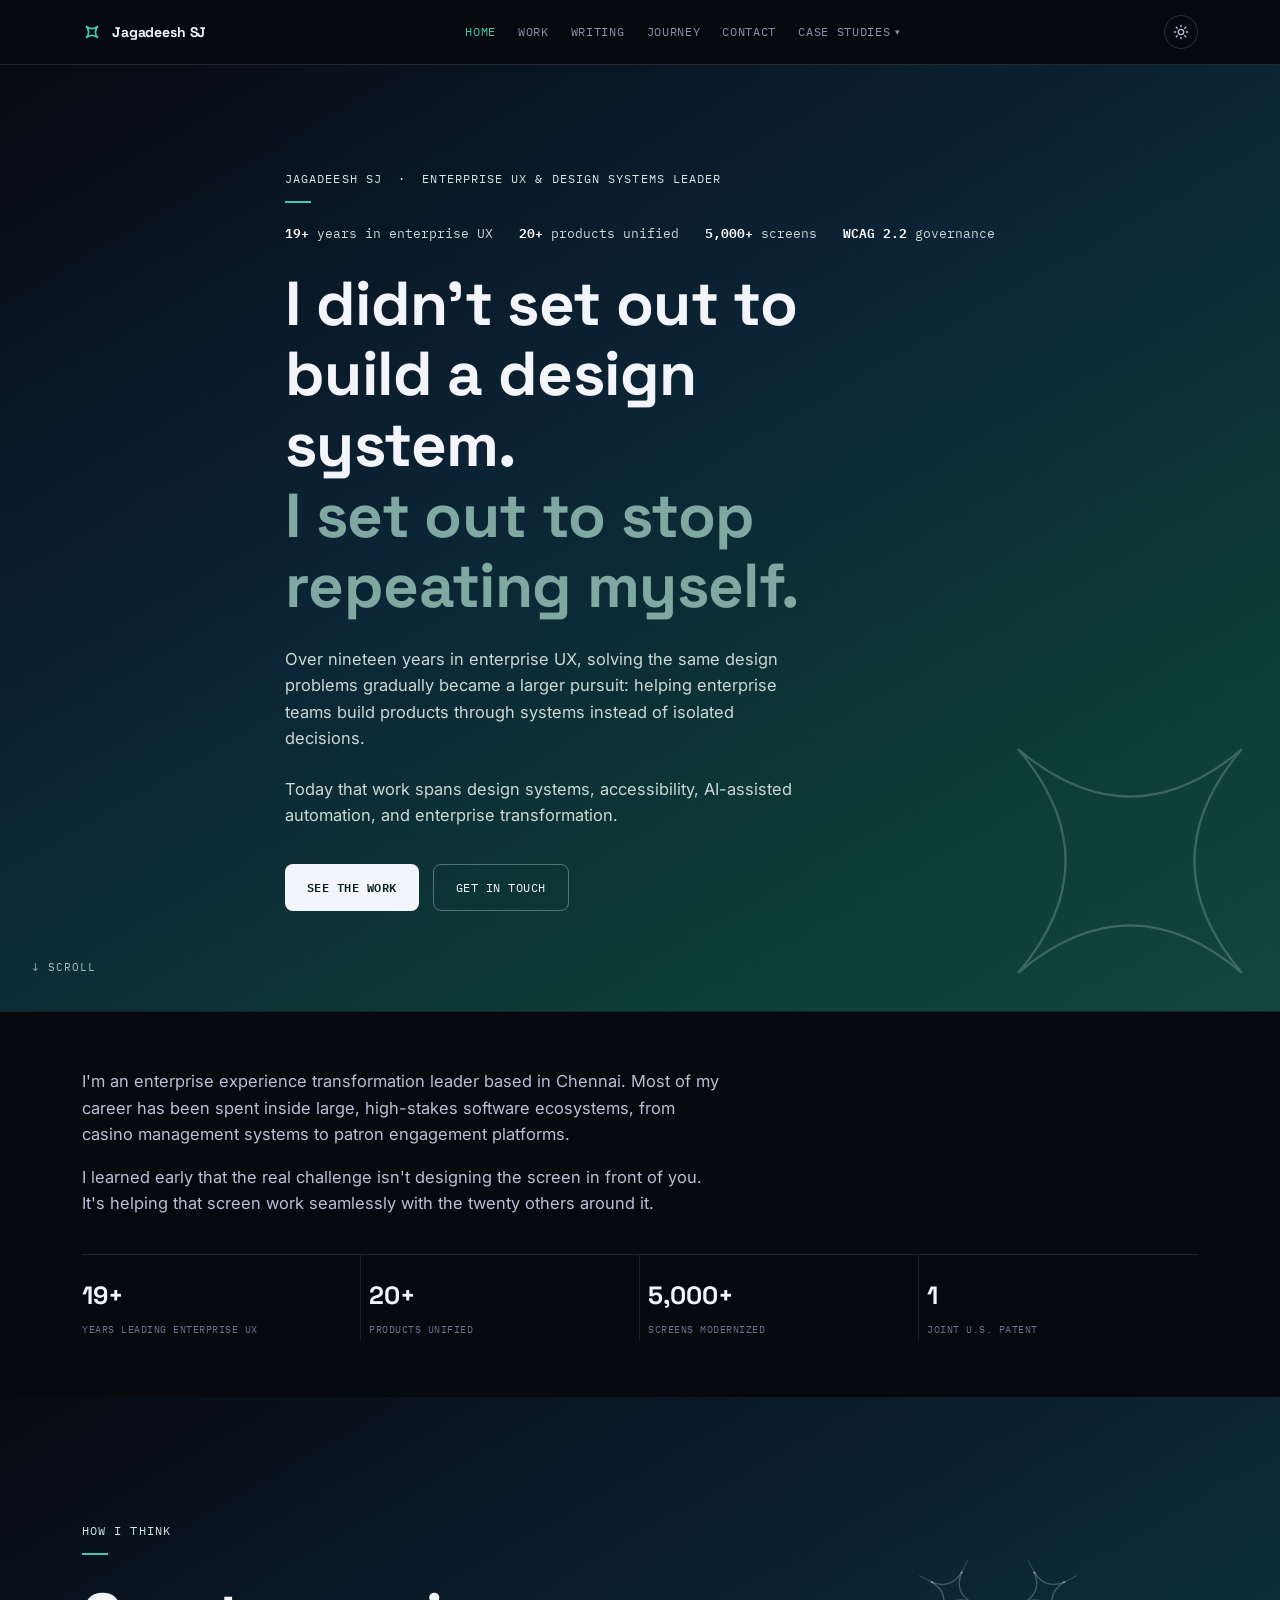
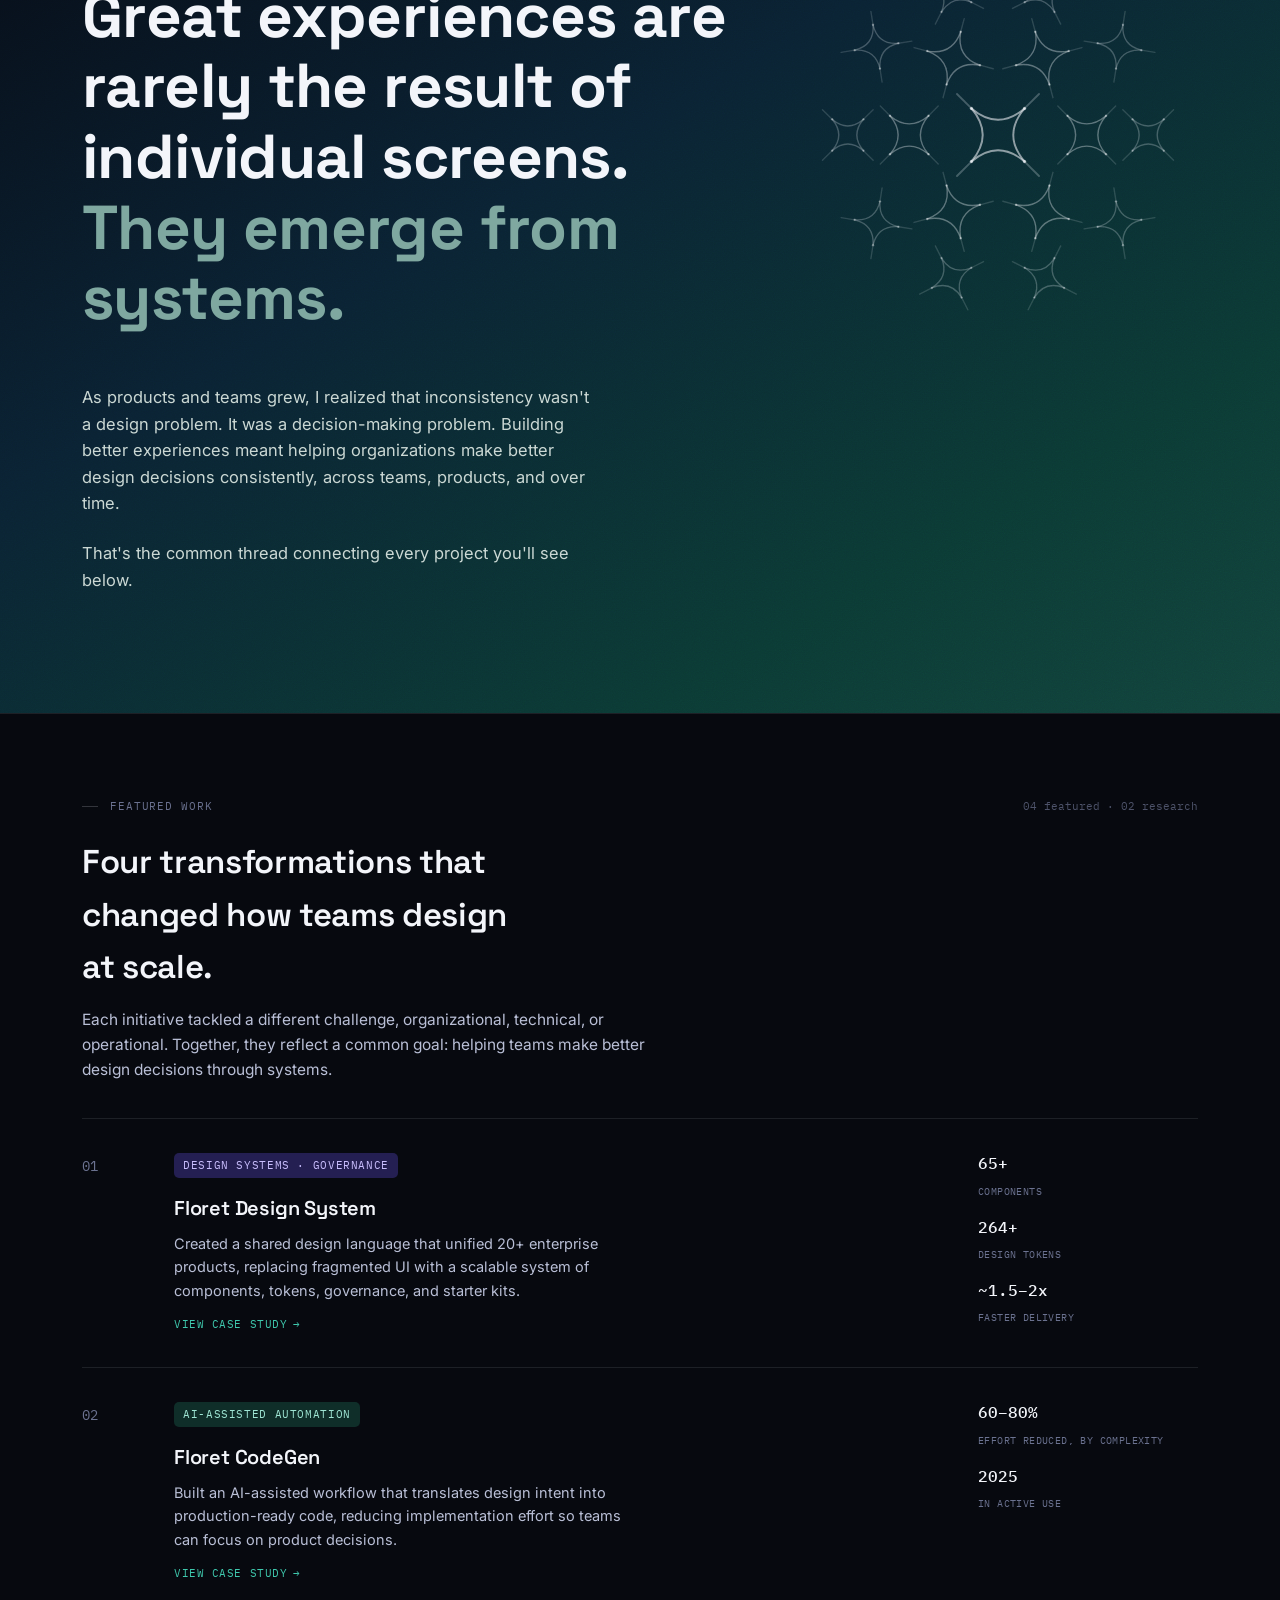
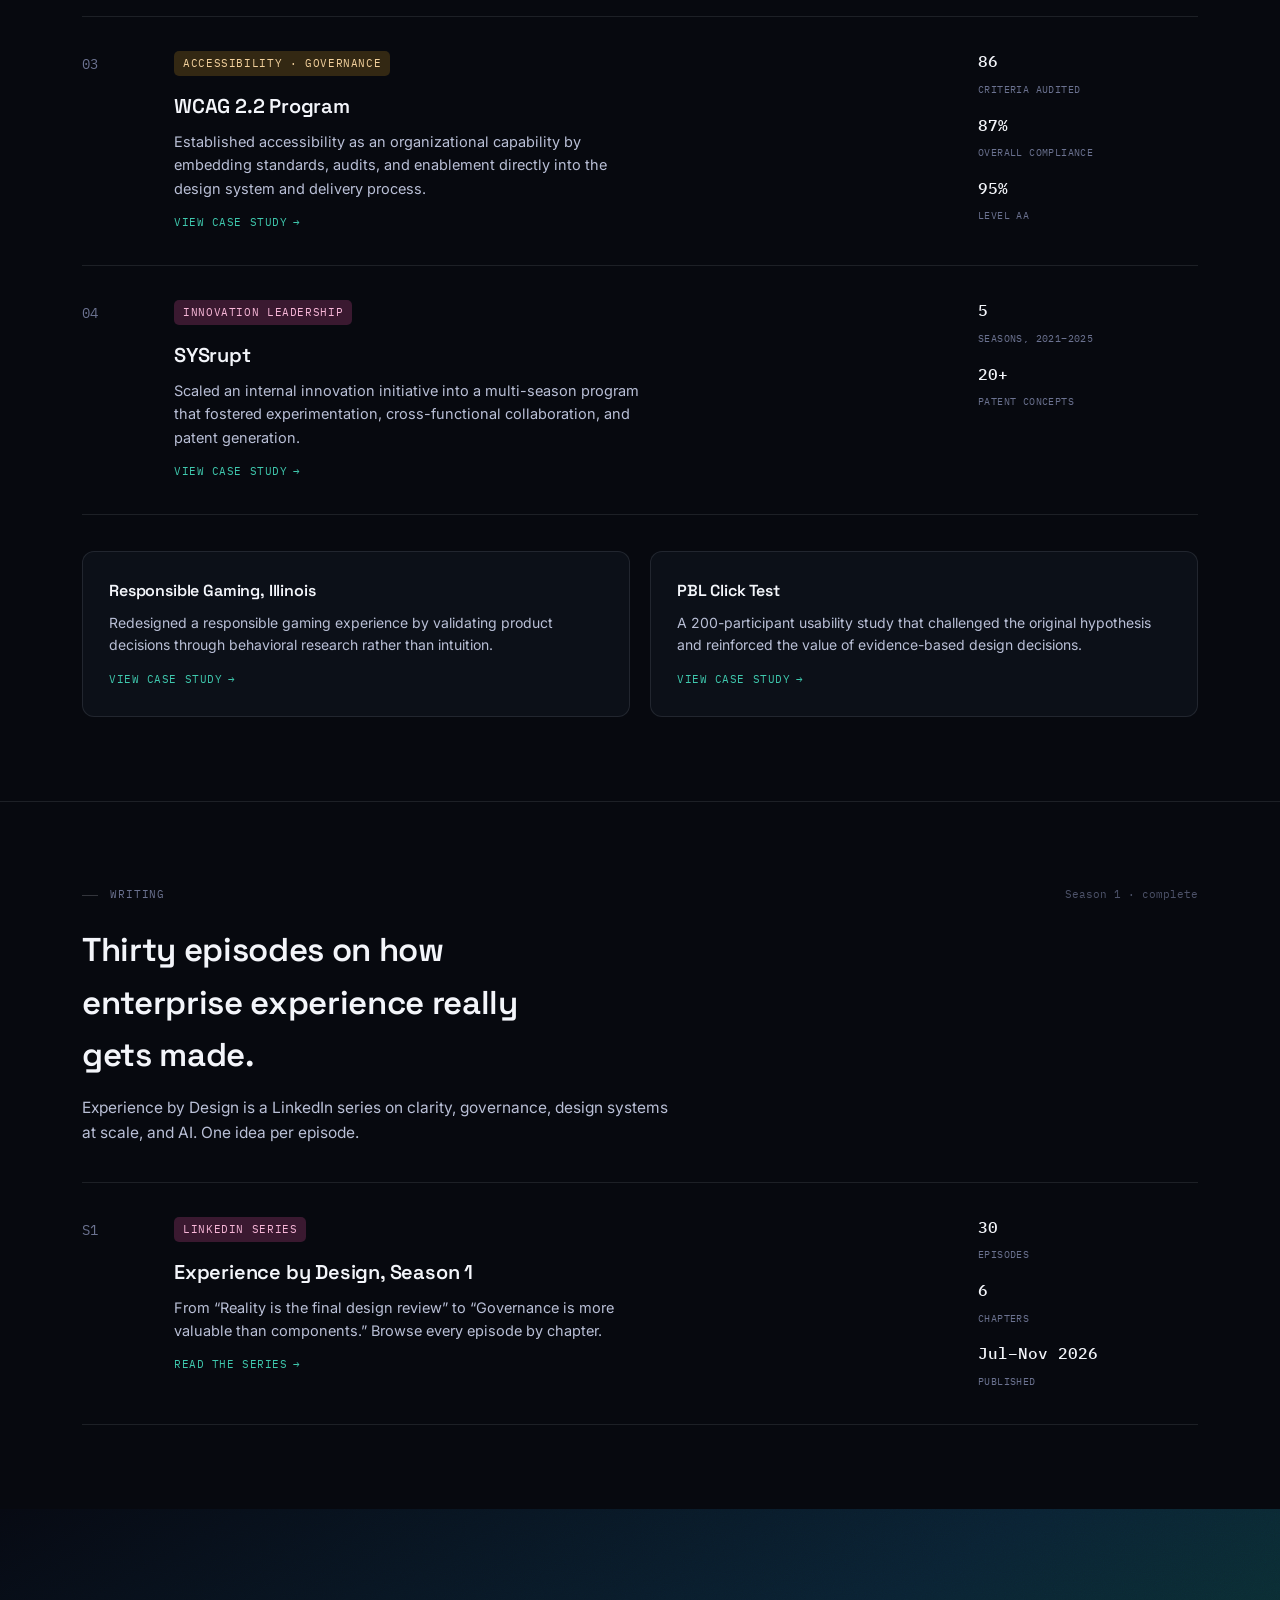
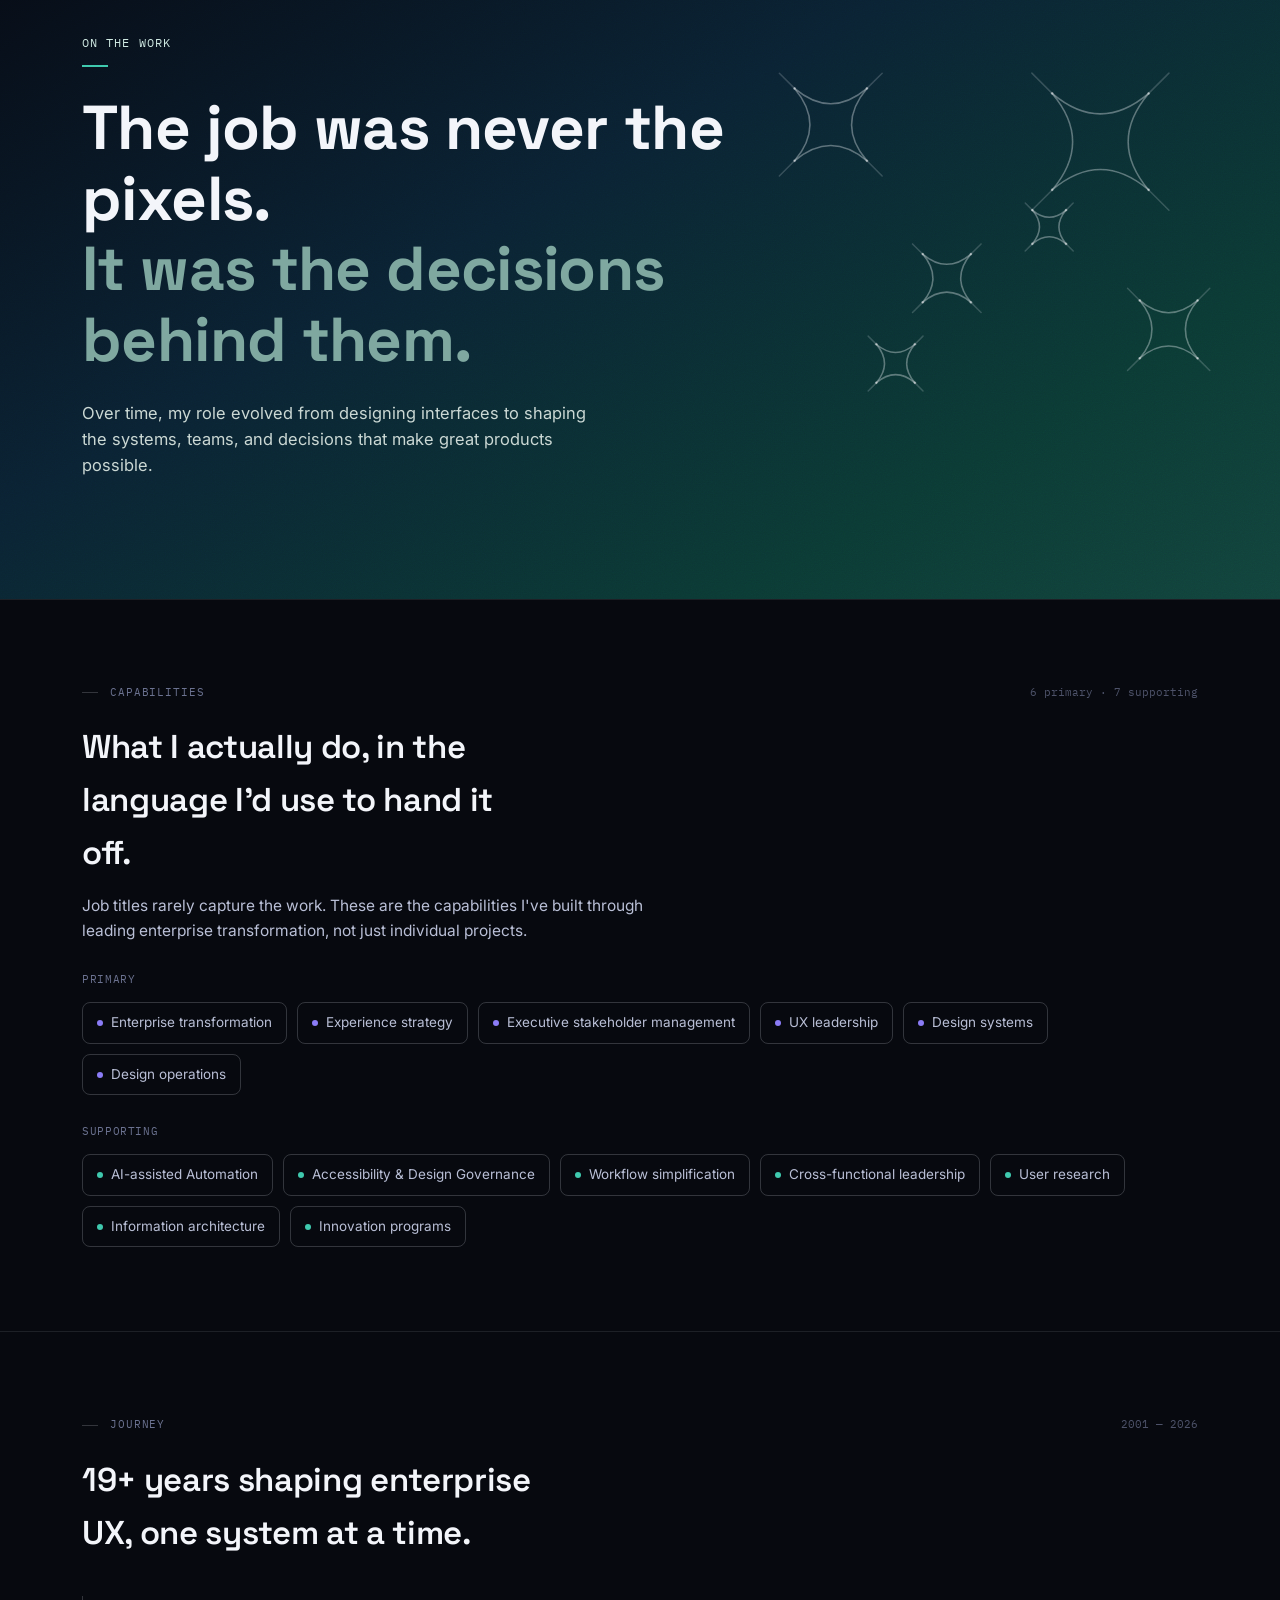
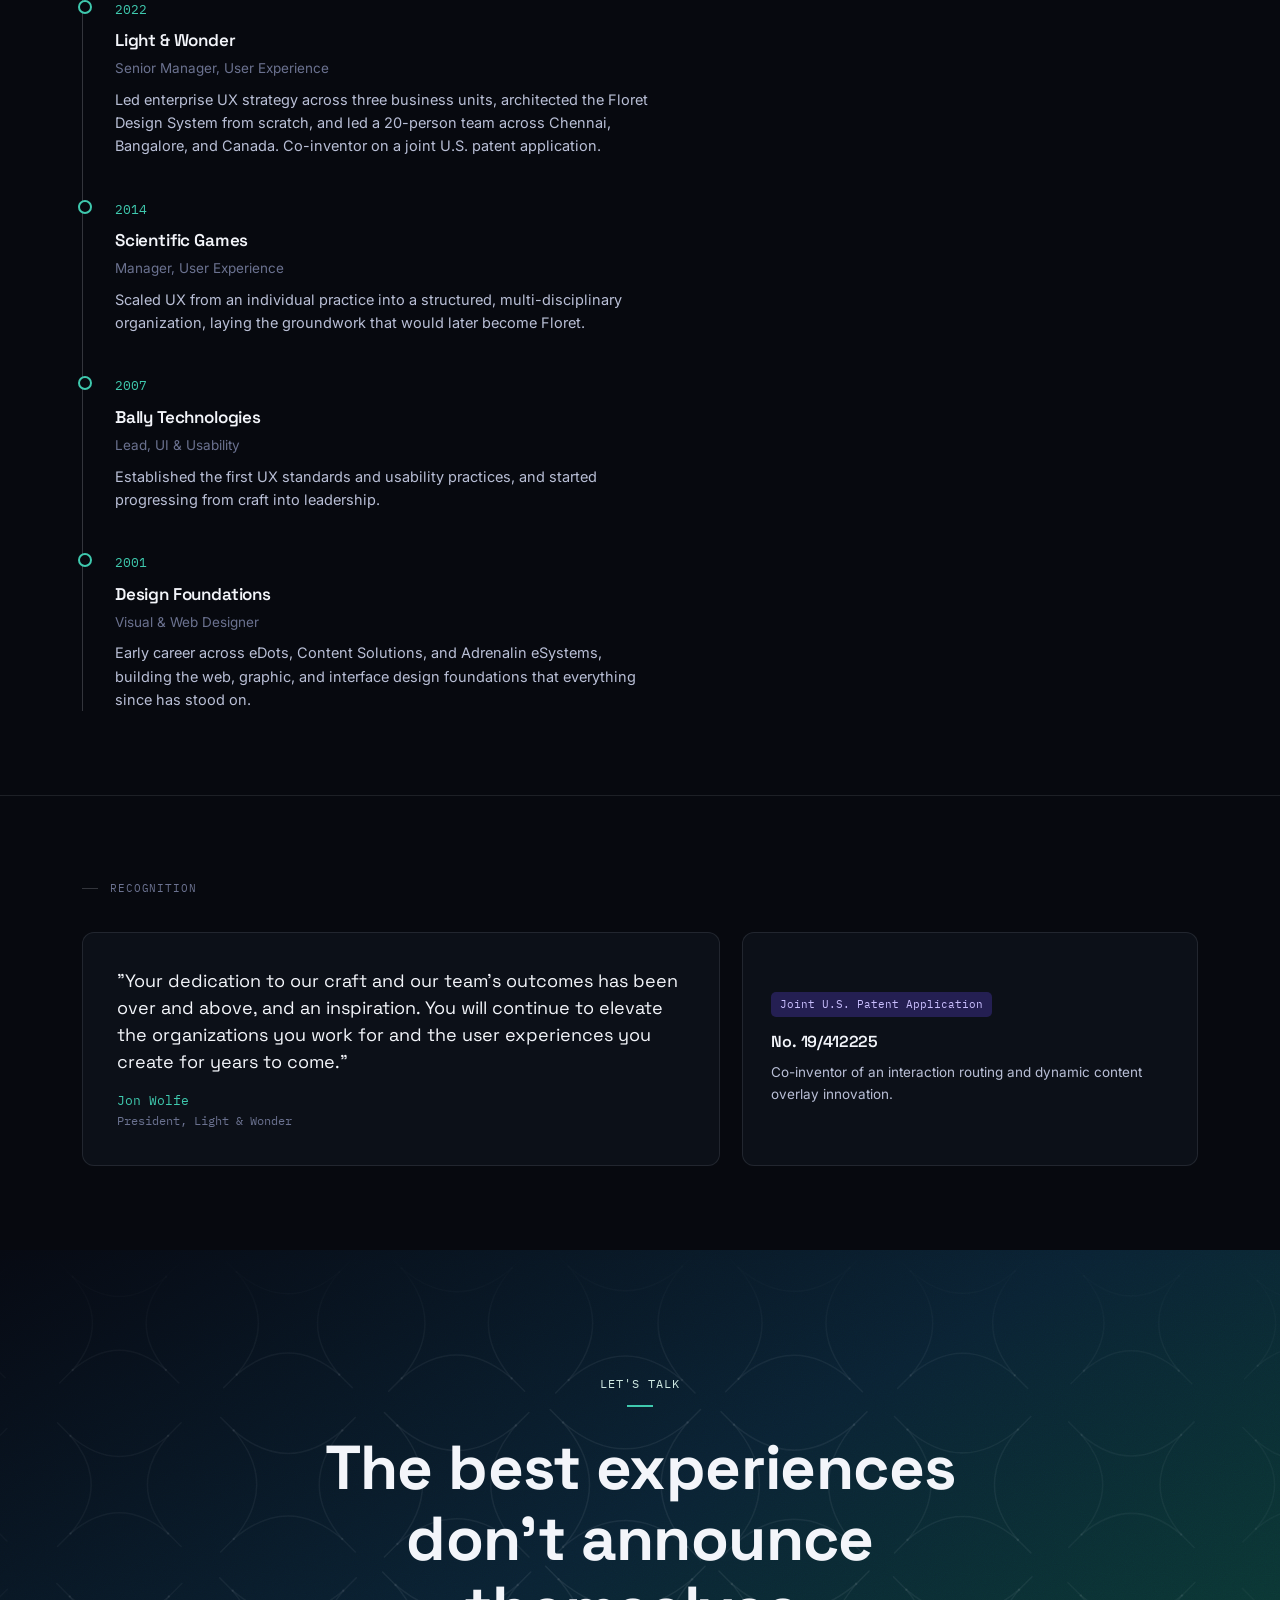
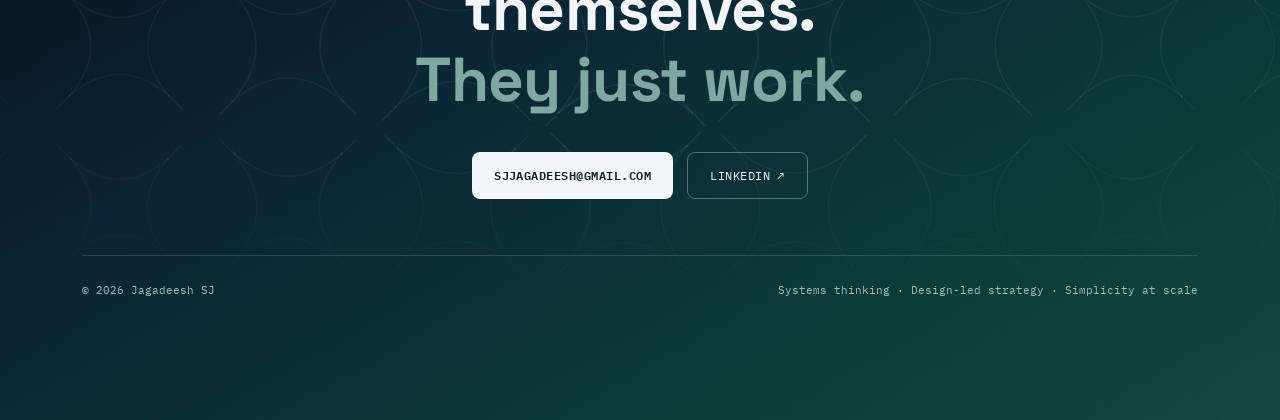
==== commit c46251a9: "Hero positioning + proof row, fix Journey years heading, add SEO titles/meta/OG/JSON-LD Co-Authored-" ====
--- a/index.html
+++ b/index.html
@@ -4,8 +4,16 @@
 <script>(function(){try{var t=localStorage.getItem('siteTheme');if(t==='light'||t==='dark'){document.documentElement.setAttribute('data-theme',t);}}catch(e){}})();</script>
 <meta charset="UTF-8">
 <link rel="icon" type="image/svg+xml" href="data:image/svg+xml,%3Csvg xmlns='http://www.w3.org/2000/svg' viewBox='0 0 100 100'%3E%3Crect width='100' height='100' rx='22' fill='%2307090F'/%3E%3Cg transform='translate(50,50) scale(0.32)'%3E%3Cpath d='M 70.71,70.71 Q 0,10.71 -70.71,70.71 Q -10.71,0 -70.71,-70.71 Q 0,-10.71 70.71,-70.71 Q 10.71,0 70.71,70.71 Z' fill='none' stroke='%233FC9AE' stroke-width='20'/%3E%3C/g%3E%3C/svg%3E">
+<meta name="description" content="Enterprise UX and design systems leader with 19+ years of experience. Architect of Floret, a design system unifying 20+ enterprise products, with work in accessibility governance and AI-assisted design automation.">
+<link rel="canonical" href="https://jagadeeshsj.com/">
+<meta property="og:type" content="website">
+<meta property="og:site_name" content="Jagadeesh SJ">
+<meta property="og:title" content="Jagadeesh SJ | Enterprise UX & Design Systems Leader, Chennai">
+<meta property="og:description" content="Enterprise UX and design systems leader with 19+ years of experience. Architect of Floret, a design system unifying 20+ enterprise products, with work in accessibility governance and AI-assisted design automation.">
+<meta property="og:url" content="https://jagadeeshsj.com/">
+<meta name="twitter:card" content="summary">
 <meta name="viewport" content="width=device-width, initial-scale=1.0">
-<title>Jagadeesh SJ, Enterprise Experience Transformation Leader</title>
+<title>Jagadeesh SJ | Enterprise UX &amp; Design Systems Leader, Chennai</title>
 <link rel="preconnect" href="https://fonts.googleapis.com">
 <link href="https://fonts.googleapis.com/css2?family=Space+Grotesk:wght@500;600;700&family=Inter:wght@400;500;600&family=IBM+Plex+Mono:wght@400;500&display=swap" rel="stylesheet">
 <link rel="stylesheet" href="nav.css?v=2">
@@ -185,6 +193,8 @@
     max-width:16ch; margin-top:26px;
   }
   .statement .dim{ color:#7FA8A0; }
+  .cover-proof{ list-style:none; margin:20px 0 0; padding:0; display:flex; flex-wrap:wrap; gap:10px 26px; font-family:'IBM Plex Mono',monospace; font-size:12.5px; color:#CBD8D4; }
+  .cover-proof b{ color:#fff; font-weight:600; }
   .cover-sub{ margin-top:24px; max-width:52ch; font-size:16.5px; color:#CBD8D4; }
 
   .status-pill{
@@ -314,6 +324,7 @@
   gtag('js', new Date());
   gtag('config', 'G-6GDXJ82PP9');
 </script>
+<script type="application/ld+json">{"@context": "https://schema.org", "@type": "Person", "name": "Jagadeesh SJ", "url": "https://jagadeeshsj.com", "jobTitle": "Enterprise UX & Design Systems Leader", "address": {"@type": "PostalAddress", "addressLocality": "Chennai", "addressCountry": "IN"}, "sameAs": ["https://www.linkedin.com/in/jagadeesh-sj-2432903/"]}</script>
 </head>
 <body>
 
@@ -327,8 +338,9 @@
     </svg>
   </div>
   <div class="wrap">
-    <span class="eyebrow">Jagadeesh SJ &nbsp;·&nbsp; Portfolio 2026</span>
+    <span class="eyebrow">Jagadeesh SJ &nbsp;·&nbsp; Enterprise UX &amp; Design Systems Leader</span>
     <span class="eyebrow-tick"></span>
+    <ul class="cover-proof"><li><b>19+</b> years in enterprise UX</li><li><b>20+</b> products unified</li><li><b>5,000+</b> screens</li><li><b>WCAG 2.2</b> governance</li></ul>
     <h1 class="statement">I didn't set out to build a design system.<br><span class="dim">I set out to stop repeating myself.</span></h1>
     <p class="cover-sub">Over nineteen years in enterprise UX, solving the same design problems gradually became a larger pursuit: helping enterprise teams build products through systems instead of isolated decisions.</p>
     <p class="cover-sub">Today that work spans design systems, accessibility, AI-assisted automation, and enterprise transformation.</p>
@@ -528,7 +540,7 @@
 <section class="page" id="journey">
   <div class="wrap">
     <div class="kicker"><span class="kicker-line"></span><span class="kicker-label">Journey</span><span class="kicker-meta">2001 — 2026</span></div>
-    <h2 class="page-title">Twenty-five years in design. Nineteen of them shaping enterprise UX.</h2>
+    <h2 class="page-title">19+ years shaping enterprise UX, one system at a time.</h2>
     <div class="timeline">
       <div class="tl-item">
         <span class="tl-year">2022</span>
